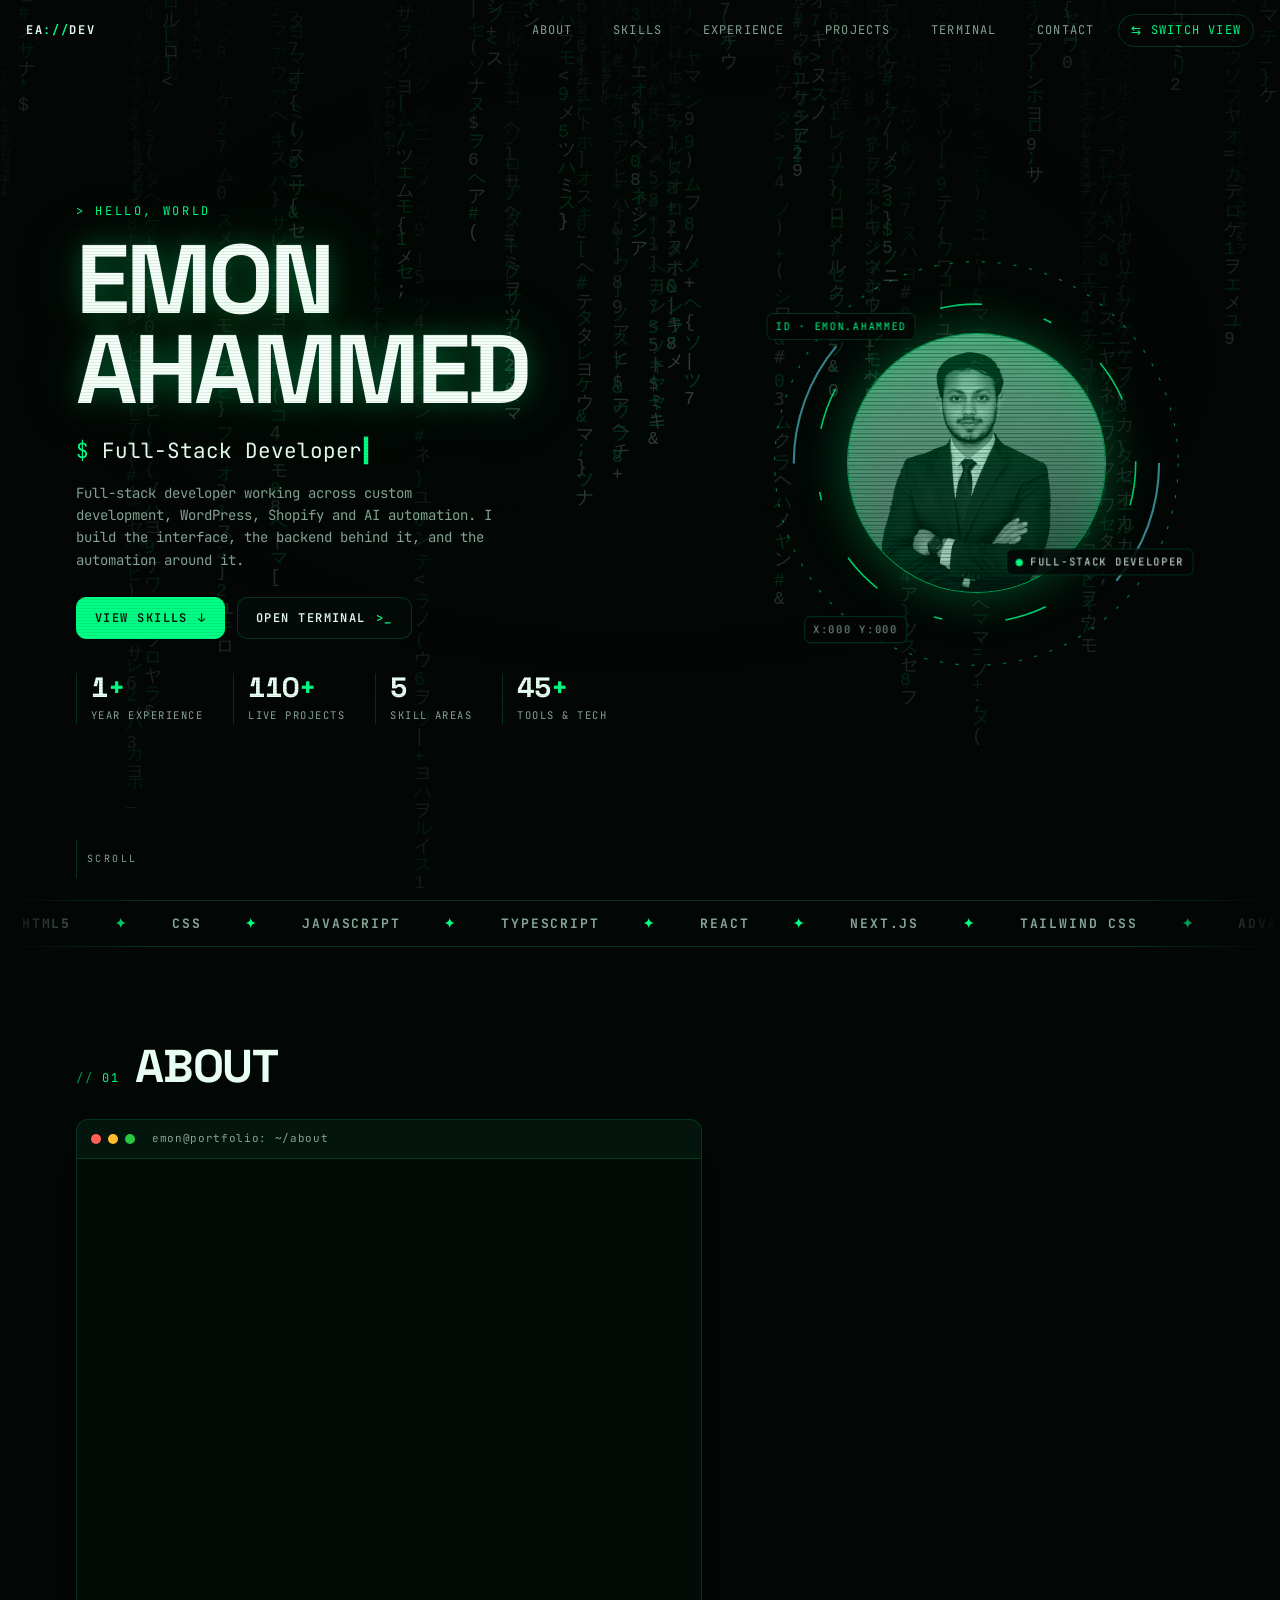
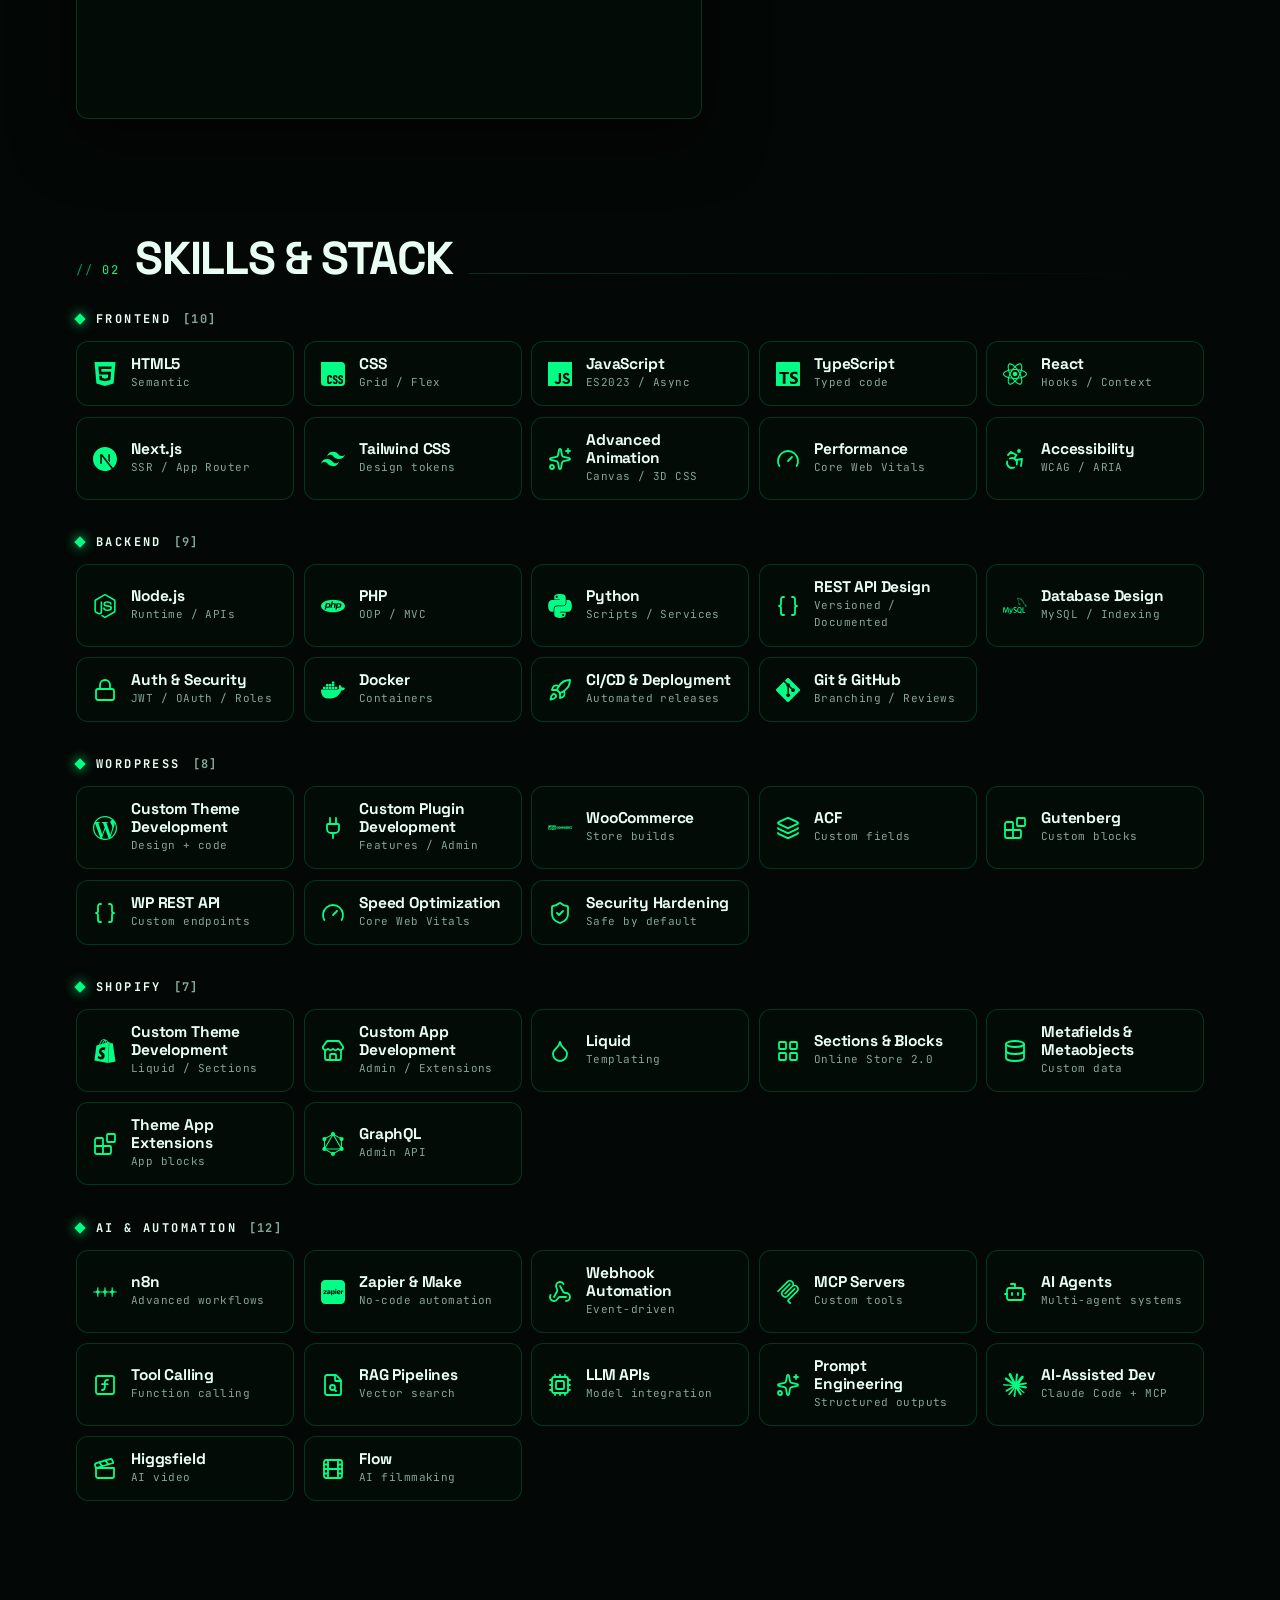
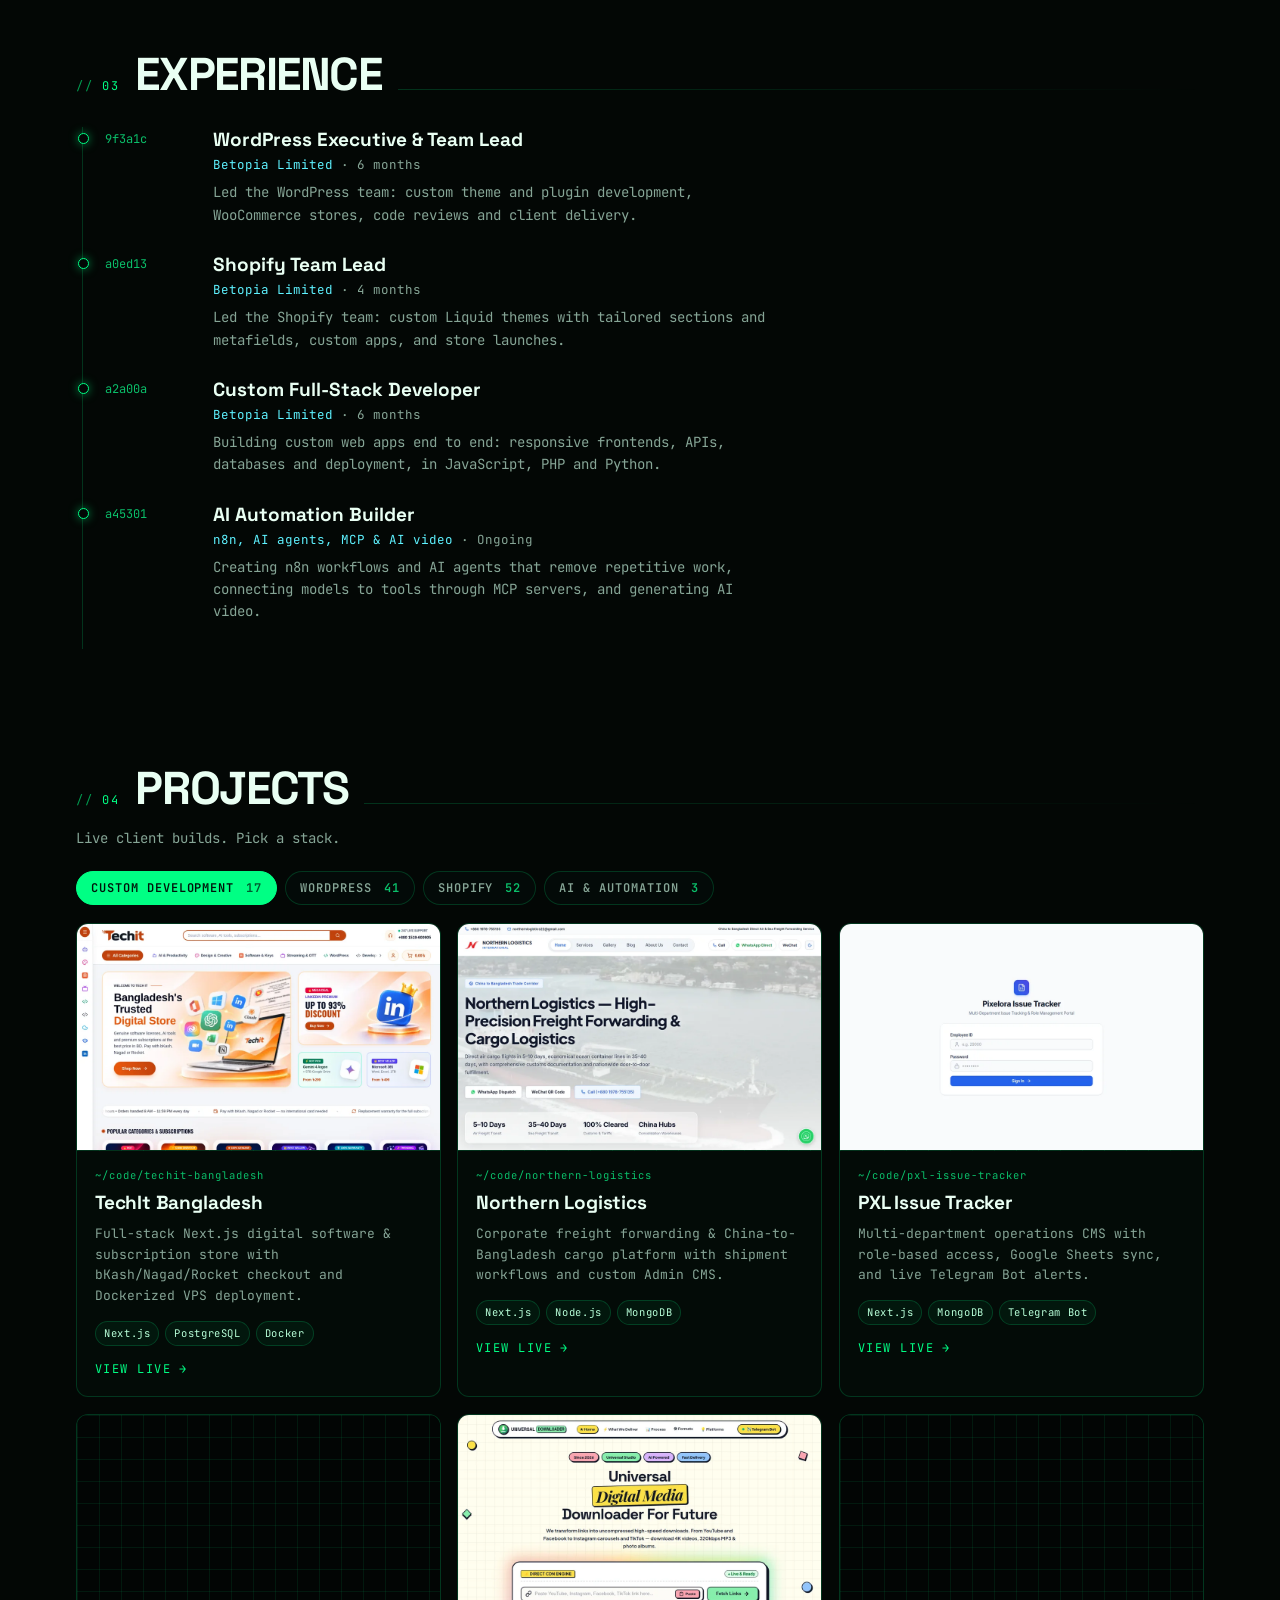
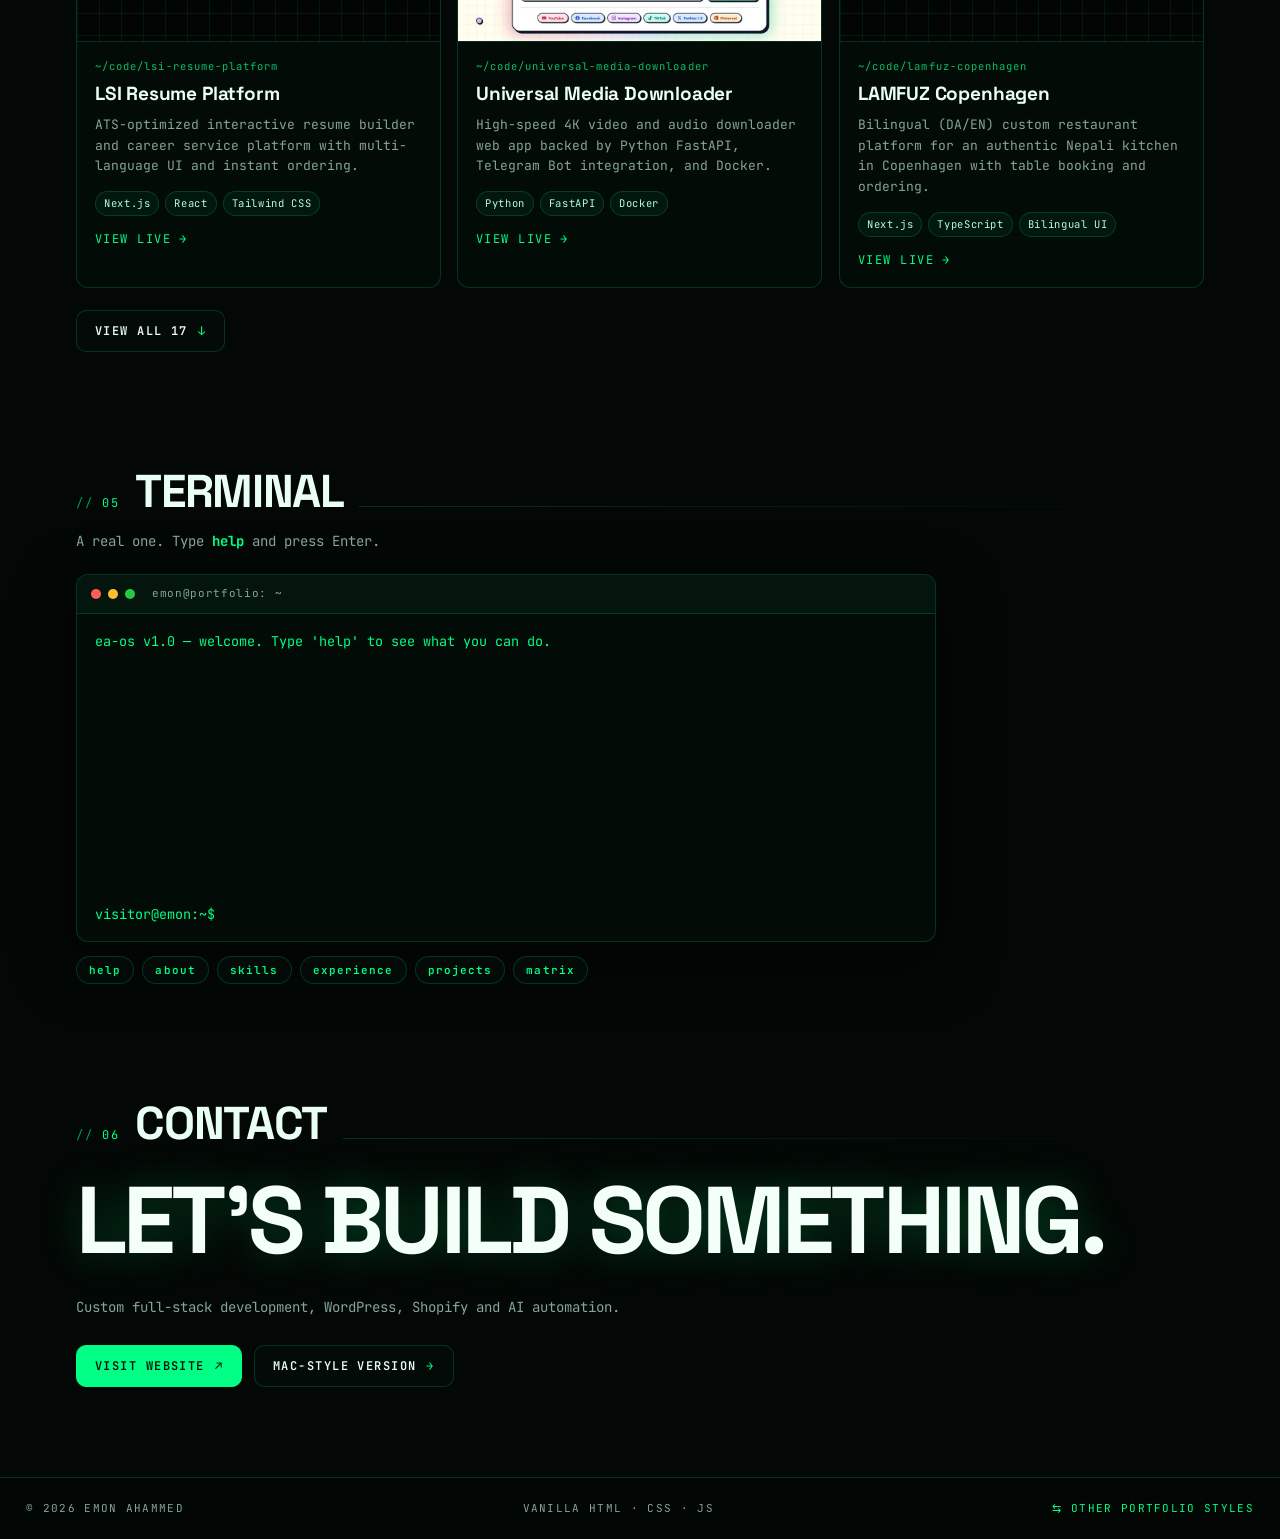
==== dev/index.html @ 7c07039a "Experience: Betopia Limited roles in order WordPress Executive & Team Lead (6 months), Shopify Team " ====
<!DOCTYPE html>
<html lang="en">
<head>
  <meta charset="UTF-8" />
  <meta name="viewport" content="width=device-width, initial-scale=1, viewport-fit=cover" />
  <title>Emon Ahammed — Developer Portfolio</title>
  <meta name="description" content="Emon Ahammed — custom full-stack developer, WordPress & Shopify developer and AI automation builder." />
  <meta name="theme-color" content="#030705" />
  <link rel="preconnect" href="https://fonts.googleapis.com" />
  <link rel="preconnect" href="https://fonts.gstatic.com" crossorigin />
  <link rel="preload" as="style" href="https://fonts.googleapis.com/css2?family=Space+Grotesk:wght@500;700&family=JetBrains+Mono:wght@400;600;700&display=swap" onload="this.onload=null;this.rel='stylesheet'" />
  <noscript><link rel="stylesheet" href="https://fonts.googleapis.com/css2?family=Space+Grotesk:wght@500;700&family=JetBrains+Mono:wght@400;600;700&display=swap" /></noscript>
  <link rel="stylesheet" href="../fx.css?v=29" />
  <link rel="stylesheet" href="dev.css?v=23" />
</head>
<body>
  <canvas id="rain" aria-hidden="true"></canvas>
  <div class="vignette" aria-hidden="true"></div>
  <div class="scanlines" aria-hidden="true"></div>
  <div class="progress" id="progress" aria-hidden="true"></div>

  <header class="nav" id="nav">
    <a class="logo" href="#top">EA<b>://</b>dev</a>
    <nav class="links" id="links" aria-label="Sections">
      <a href="#about">about</a>
      <a href="#skills">skills</a>
      <a href="#experience">experience</a>
      <a href="#projects">projects</a>
      <a href="#terminal">terminal</a>
      <a href="#contact">contact</a>
    </nav>
    <a class="switch" href="../" id="switch" title="Choose another portfolio style">&#8646; switch view</a>
  </header>

  <main id="top">
    <!-- Hero -->
    <section class="hero">
      <div class="hero-l">
        <p class="kicker" id="kicker">&gt; hello, world</p>
        <h1 class="name glitch" id="name" data-text="EMON AHAMMED" aria-label="Emon Ahammed">EMON AHAMMED</h1>
        <p class="rot"><span class="pr">$</span> <span id="rot" class="caret"></span></p>
        <p class="pitch" id="pitch"></p>
        <div class="cta">
          <a class="btn solid" href="#skills" data-mag>View skills <i>&darr;</i></a>
          <a class="btn" href="#terminal" data-mag>Open terminal <i>&gt;_</i></a>
        </div>
        <dl class="stats" id="stats"></dl>
      </div>
      <div class="hero-r" id="holo" aria-hidden="true">
        <div class="holo">
          <svg class="rings" viewBox="0 0 400 400">
            <circle cx="200" cy="200" r="190" class="r1" />
            <circle cx="200" cy="200" r="172" class="r2" />
            <circle cx="200" cy="200" r="150" class="r3" />
          </svg>
          <div class="frame">
            <img src="../mac/me-900.webp" alt="" width="900" height="675" decoding="async" />
            <span class="sweep"></span>
            <i class="c tl"></i><i class="c tr"></i><i class="c bl"></i><i class="c br"></i>
          </div>
          <span class="tag t1">ID · EMON.AHAMMED</span>
          <span class="tag t2"><i class="pulse"></i>FULL-STACK DEVELOPER</span>
          <span class="tag t3" id="coords">X:000 Y:000</span>
        </div>
      </div>
      <a class="scroll" href="#about" aria-label="Scroll down"><span></span>scroll</a>
    </section>

    <!-- Tool marquee -->
    <div class="marquee" aria-hidden="true"><div class="track" id="track"></div></div>

    <!-- About -->
    <section class="sec" id="about" data-reveal>
      <header class="sh"><span class="n">01</span><h2 data-scramble>ABOUT</h2><span class="rule"></span></header>
      <div class="about">
        <div class="term-card">
          <div class="tc-bar"><i></i><i></i><i></i><span>emon@portfolio: ~/about</span></div>
          <div class="tc-body" id="about-body"></div>
        </div>
        <pre class="json" id="about-json" aria-label="Profile summary"></pre>
      </div>
    </section>

    <!-- Skills -->
    <section class="sec" id="skills" data-reveal>
      <header class="sh"><span class="n">02</span><h2 data-scramble>SKILLS &amp; STACK</h2><span class="rule"></span></header>
      <div id="skill-groups"></div>
    </section>

    <!-- Experience -->
    <section class="sec" id="experience" data-reveal>
      <header class="sh"><span class="n">03</span><h2 data-scramble>EXPERIENCE</h2><span class="rule"></span></header>
      <ol class="log" id="exp-log"></ol>
    </section>

    <!-- Projects -->
    <section class="sec" id="projects" data-reveal>
      <header class="sh"><span class="n">04</span><h2 data-scramble>PROJECTS</h2><span class="rule"></span></header>
      <p class="sub">Live client builds. Pick a stack.</p>
      <div class="ptabs" id="ptabs" role="tablist" aria-label="Project categories"></div>
      <div class="projects" id="project-list" role="tabpanel"></div>
      <button class="btn more-btn" id="p-all" type="button" data-mag><span id="p-all-label">View all</span> <i>&darr;</i></button>
    </section>

    <!-- Terminal -->
    <section class="sec" id="terminal" data-reveal>
      <header class="sh"><span class="n">05</span><h2 data-scramble>TERMINAL</h2><span class="rule"></span></header>
      <p class="sub">A real one. Type <b>help</b> and press Enter.</p>
      <div class="term" id="term">
        <div class="tc-bar"><i></i><i></i><i></i><span>emon@portfolio: ~</span></div>
        <div class="t-out" id="t-out" aria-live="polite"></div>
        <label class="t-in"><span class="pr">visitor@emon:~$</span><input id="t-input" type="text" autocomplete="off" autocapitalize="off" spellcheck="false" aria-label="Terminal command" /></label>
      </div>
      <div class="chips" id="t-chips"></div>
    </section>

    <!-- Contact -->
    <section class="sec contact" id="contact" data-reveal>
      <header class="sh"><span class="n">06</span><h2 data-scramble>CONTACT</h2><span class="rule"></span></header>
      <p class="big glitch" id="big" data-text="LET'S BUILD SOMETHING.">LET'S BUILD SOMETHING.</p>
      <p class="sub">Custom full-stack development, WordPress, Shopify and AI automation.</p>
      <div class="cta" id="contact-cta"></div>
    </section>
  </main>

  <footer class="foot">
    <span>&copy; <span id="yr"></span> Emon Ahammed</span>
    <span>vanilla html · css · js</span>
    <a href="../">&#8646; other portfolio styles</a>
  </footer>

  <script src="../data.js?v=51"></script>
  <script src="../matrix.js?v=29"></script>
  <script src="../fx.js?v=37"></script>
  <script src="../pro/icons.js?v=6"></script>
  <script src="dev.js?v=23"></script>
</body>
</html>
---- fx.css ----
/* Shared look for the entry page and the developer portfolio. */
:root {
  --bg: #030705;
  --green: #00ff84;
  --green-dim: #0bbf6a;
  --cyan: #5ef2ff;
  --ink: #e9fff3;
  --muted: #86a596;
  --line: rgba(0, 255, 132, .18);
  --panel: rgba(4, 12, 9, .84);
  --mono: "JetBrains Mono", ui-monospace, "SF Mono", Menlo, Consolas, "Liberation Mono", monospace;
  --sans: "Space Grotesk", "Inter", -apple-system, BlinkMacSystemFont, "Segoe UI", "Helvetica Neue", Arial, sans-serif;
}
* { box-sizing: border-box; margin: 0; padding: 0; }
html { background: var(--bg); color-scheme: dark; }
body { font-family: var(--mono); color: var(--ink); -webkit-font-smoothing: antialiased; }
a { color: inherit; }
::selection { background: var(--green); color: #00140a; }

/* Rain canvas + readability layers */
#rain { position: fixed; inset: 0; width: 100%; height: 100%; z-index: 0; display: block; }
.vignette { position: fixed; inset: 0; z-index: 1; pointer-events: none; }
.scanlines {
  position: fixed; inset: 0; z-index: 90; pointer-events: none; opacity: .5;
  background: repeating-linear-gradient(to bottom, rgba(0,0,0,0) 0 2px, rgba(0,0,0,.16) 2px 3px);
  mix-blend-mode: multiply;
}

/* Custom cursor */
.has-cursor, .has-cursor a, .has-cursor button { cursor: none; }
.cur-dot, .cur-ring { position: fixed; left: 0; top: 0; z-index: 200; pointer-events: none; opacity: 0; transition: opacity .3s; will-change: transform; }
.cur-dot { width: 6px; height: 6px; margin: -3px 0 0 -3px; border-radius: 50%; background: var(--green); box-shadow: 0 0 10px var(--green); }
.cur-ring { width: 34px; height: 34px; margin: -17px 0 0 -17px; }
.cur-ring::before {
  content: ""; position: absolute; inset: 0; border: 1px solid rgba(0,255,132,.6); border-radius: 50%;
  transition: transform .25s cubic-bezier(.2,.9,.3,1.4), border-radius .25s, background .25s, border-color .25s;
}
.cur-ring.hot::before { transform: scale(1.55) rotate(45deg); border-radius: 6px; background: rgba(0,255,132,.08); border-color: var(--green); }

/* Page-leave wipe */
.wipe { position: fixed; inset: 0; z-index: 300; display: flex; pointer-events: all; }
.wipe i { flex: 1; background: linear-gradient(to bottom, #00140a, var(--bg) 30%, var(--bg)); border-bottom: 3px solid var(--green); box-shadow: 0 6px 24px rgba(0,255,132,.7); transform: translateY(-102%); animation: wipeDown .46s cubic-bezier(.7,0,.3,1) forwards; }
@keyframes wipeDown { to { transform: translateY(0); } }

/* Glitch: two offset colour copies flicker over the text (needs data-text). */
.glitch { position: relative; }
.glitch::before, .glitch::after { content: attr(data-text); position: absolute; inset: 0; pointer-events: none; opacity: 0; }
.glitch::before { color: var(--cyan); }
.glitch::after { color: #ff3d7f; }
.glitch.go::before { animation: gl1 2.8s steps(1) infinite; }
.glitch.go::after { animation: gl2 2.8s steps(1) infinite; }
@keyframes gl1 {
  0%, 91%, 100% { opacity: 0; }
  92% { opacity: .9; transform: translate(-4px, 1px); clip-path: inset(12% 0 58% 0); }
  94% { opacity: .9; transform: translate(3px, -1px); clip-path: inset(62% 0 8% 0); }
  96% { opacity: .9; transform: translate(-2px, 0); clip-path: inset(38% 0 36% 0); }
}
@keyframes gl2 {
  0%, 91%, 100% { opacity: 0; }
  92% { opacity: .8; transform: translate(4px, -1px); clip-path: inset(55% 0 20% 0); }
  94% { opacity: .8; transform: translate(-3px, 1px); clip-path: inset(8% 0 70% 0); }
  96% { opacity: .8; transform: translate(2px, 0); clip-path: inset(30% 0 44% 0); }
}

.caret::after { content: "▍"; color: var(--green); animation: blink 1s steps(1) infinite; margin-left: 2px; }
@keyframes blink { 50% { opacity: 0; } }

@media (prefers-reduced-motion: reduce) {
  *, *::before, *::after { animation-duration: .001ms !important; animation-iteration-count: 1 !important; transition-duration: .001ms !important; }
  .scanlines { display: none; }
}
---- dev/dev.css ----
/* Developer portfolio */
html { scroll-behavior: smooth; scroll-padding-top: 76px; }
body { overflow-x: hidden; line-height: 1.6; }
.vignette { background:
  radial-gradient(ellipse 90% 70% at 50% 40%, rgba(3,7,5,.5), rgba(3,7,5,.9)),
  rgba(3,7,5,.5); }
main, .foot { position: relative; z-index: 10; }
.pulse { display: inline-block; width: 7px; height: 7px; border-radius: 50%; background: var(--green); animation: pulse 1.8s infinite; }
@keyframes pulse { 0% { box-shadow: 0 0 0 0 rgba(0,255,132,.7); } 70% { box-shadow: 0 0 0 9px rgba(0,255,132,0); } 100% { box-shadow: 0 0 0 0 rgba(0,255,132,0); } }

/* Scroll progress */
.progress { position: fixed; left: 0; top: 0; height: 2px; width: 100%; z-index: 60; transform-origin: 0 50%; transform: scaleX(0); background: linear-gradient(to right, var(--green), var(--cyan)); box-shadow: 0 0 12px var(--green); }

/* Nav */
.nav {
  position: fixed; top: 0; left: 0; right: 0; z-index: 50;
  display: flex; align-items: center; gap: 24px; padding: 14px 26px;
  font-size: 12px; letter-spacing: .1em; text-transform: uppercase;
  border-bottom: 1px solid transparent; transition: background .3s, border-color .3s, transform .35s;
}
.nav.solid { background: rgba(3,7,5,.9); border-color: var(--line); }
.nav.hide { transform: translateY(-100%); }
.logo { font-weight: 700; text-decoration: none; color: var(--ink); letter-spacing: .14em; }
.logo b { color: var(--green); }
.links { display: flex; gap: 22px; margin-left: auto; }
.links a { position: relative; text-decoration: none; color: var(--muted); padding: 4px 0; transition: color .2s; }
.links a::before { content: "./"; color: var(--green); opacity: 0; margin-right: 2px; transition: opacity .2s; }
.links a:hover, .links a.on { color: var(--ink); }
.links a:hover::before, .links a.on::before { opacity: 1; }
.switch { text-decoration: none; color: var(--green); border: 1px solid var(--line); border-radius: 999px; padding: 6px 12px; white-space: nowrap; transition: background .2s, border-color .2s; }
.switch:hover { background: rgba(0,255,132,.1); border-color: var(--green); }

/* Hero */
.hero {
  position: relative; min-height: 100svh; max-width: 1180px; margin: 0 auto; padding: 96px 26px 70px;
  display: grid; grid-template-columns: 1.25fr .9fr; align-items: center; gap: 40px;
}
.kicker { font-size: 12px; letter-spacing: .22em; text-transform: uppercase; color: var(--green); margin-bottom: 14px; }
.name {
  font: 900 clamp(44px, 7.6vw, 104px)/.92 var(--sans); letter-spacing: -.04em; color: #f4fff9;
  text-shadow: 0 0 26px rgba(0,255,132,.3), 0 0 80px rgba(0,255,132,.15);
}
.rot { margin-top: 20px; font-size: clamp(15px, 1.9vw, 21px); color: var(--ink); min-height: 1.6em; }
.pr { color: var(--green); }
.pitch { margin-top: 14px; max-width: 54ch; font-size: 14px; color: var(--muted); }
.cta { display: flex; flex-wrap: wrap; gap: 12px; margin-top: 26px; }
.btn {
  display: inline-flex; align-items: center; gap: 10px; padding: 12px 18px; border-radius: 10px;
  border: 1px solid var(--line); background: rgba(4,12,9,.8); color: var(--ink); text-decoration: none;
  font: 600 12px var(--mono); letter-spacing: .12em; text-transform: uppercase;
  transition: border-color .2s, background .2s, box-shadow .2s, color .2s; will-change: transform;
}
.btn i { font-style: normal; color: var(--green); }
.btn:hover { border-color: var(--green); box-shadow: 0 0 24px rgba(0,255,132,.25); }
.btn.solid { background: var(--green); border-color: var(--green); color: #00140a; }
.btn.solid i { color: #00140a; }
.btn.solid:hover { box-shadow: 0 0 34px rgba(0,255,132,.55); }
.stats { display: flex; gap: 30px; margin-top: 34px; }
.stats div { border-left: 1px solid var(--line); padding-left: 14px; }
.stats dt { font: 800 28px/1 var(--sans); color: var(--ink); font-variant-numeric: tabular-nums; }
.stats dt b { color: var(--green); font-weight: 800; }
.stats dd { margin-top: 6px; font-size: 10.5px; letter-spacing: .14em; text-transform: uppercase; color: var(--muted); }

/* Hologram portrait */
.hero-r { display: flex; justify-content: center; perspective: 1000px; }
.holo { position: relative; width: min(360px, 78vw); aspect-ratio: 1; transition: transform .2s ease-out; transform-style: preserve-3d; }
.rings { position: absolute; inset: -9%; width: 118%; height: 118%; fill: none; }
.rings circle { transform-origin: 200px 200px; }
.r1 { stroke: rgba(0,255,132,.5); stroke-width: 1; stroke-dasharray: 3 12; animation: spin 40s linear infinite; }
.r2 { stroke: rgba(94,242,255,.55); stroke-width: 2; stroke-dasharray: 120 420; animation: spin 9s linear infinite reverse; }
.r3 { stroke: rgba(0,255,132,.8); stroke-width: 1.5; stroke-dasharray: 40 60 8 60; animation: spin 16s linear infinite; }
@keyframes spin { to { transform: rotate(360deg); } }
.frame { position: absolute; inset: 14%; border-radius: 50%; overflow: hidden; border: 1px solid rgba(0,255,132,.6); box-shadow: 0 0 50px rgba(0,255,132,.3), inset 0 0 40px rgba(0,255,132,.25); background: #02100a; }
.frame img { width: 100%; height: 100%; object-fit: cover; object-position: 50% 14%; filter: grayscale(1) contrast(1.15) brightness(.95); mix-blend-mode: luminosity; opacity: .95; transition: filter .5s, mix-blend-mode .5s; }
.frame::before { content: ""; position: absolute; inset: 0; z-index: 1; background: linear-gradient(to bottom, rgba(0,255,132,.28), rgba(0,90,60,.28)); mix-blend-mode: color; pointer-events: none; transition: opacity .5s; }
.frame::after { content: ""; position: absolute; inset: 0; z-index: 2; background: repeating-linear-gradient(to bottom, transparent 0 3px, rgba(0,0,0,.28) 3px 4px); pointer-events: none; }
.holo:hover .frame img { filter: none; mix-blend-mode: normal; }
.holo:hover .frame::before { opacity: 0; }
.sweep { position: absolute; left: 0; right: 0; top: -20%; height: 18%; z-index: 3; background: linear-gradient(to bottom, transparent, rgba(0,255,132,.5), transparent); animation: sweep 3.4s ease-in-out infinite; }
@keyframes sweep { 0% { top: -20%; } 60%, 100% { top: 105%; } }
.c { position: absolute; width: 18px; height: 18px; border: 2px solid var(--green); z-index: 4; }
.frame .c { display: none; }
.tag { position: absolute; font-size: 10px; letter-spacing: .14em; color: var(--green); background: rgba(3,7,5,.85); border: 1px solid var(--line); border-radius: 6px; padding: 4px 8px; white-space: nowrap; transform: translateZ(40px); display: inline-flex; align-items: center; gap: 7px; }
.t1 { left: -6%; top: 10%; animation: float 5s ease-in-out infinite; }
.t2 { right: -8%; bottom: 20%; animation: float 6s ease-in-out -2s infinite; color: var(--ink); }
.t3 { left: 4%; bottom: 2%; color: var(--muted); font-variant-numeric: tabular-nums; }
@keyframes float { 50% { transform: translateZ(40px) translateY(-8px); } }

.scroll { position: absolute; left: 26px; bottom: 22px; display: flex; align-items: center; gap: 10px; font-size: 10px; letter-spacing: .24em; text-transform: uppercase; color: var(--muted); text-decoration: none; }
.scroll span { position: relative; width: 1px; height: 38px; background: var(--line); overflow: hidden; }
.scroll span::after { content: ""; position: absolute; left: 0; top: -50%; width: 100%; height: 50%; background: var(--green); animation: drip 1.8s ease-in infinite; }
@keyframes drip { to { top: 110%; } }

/* Marquee */
.marquee { position: relative; z-index: 10; overflow: hidden; border-block: 1px solid var(--line); background: rgba(3,7,5,.8); -webkit-mask-image: linear-gradient(to right, transparent, #000 12%, #000 88%, transparent); mask-image: linear-gradient(to right, transparent, #000 12%, #000 88%, transparent); }
.track { display: flex; width: max-content; animation: slide 46s linear infinite; }
.track span { padding: 14px 22px; font: 700 13px var(--mono); letter-spacing: .14em; text-transform: uppercase; color: var(--muted); white-space: nowrap; }
.track span::after { content: "✦"; margin-left: 44px; color: var(--green); }
.marquee:hover .track { animation-play-state: paused; }
@keyframes slide { to { transform: translateX(-50%); } }

/* Sections */
.sec { max-width: 1180px; margin: 0 auto; padding: 96px 26px 20px; }
.sh { display: flex; align-items: baseline; gap: 16px; margin-bottom: 30px; }
.sh .n { font-size: 12px; color: var(--green); letter-spacing: .14em; }
.sh .n::before { content: "// "; opacity: .6; }
.sh h2 { font: 900 clamp(26px, 4.4vw, 46px)/1 var(--sans); letter-spacing: -.03em; white-space: nowrap; }
.sh .rule { flex: 1; height: 1px; background: linear-gradient(to right, var(--line), transparent); transform-origin: 0 50%; transform: scaleX(0); transition: transform 1s .2s cubic-bezier(.2,.8,.2,1); }
[data-reveal].in .sh .rule { transform: none; }
.sub { color: var(--muted); font-size: 14px; margin: -14px 0 22px; }
.sub b { color: var(--green); }

/* Staggered reveal for anything marked .rv inside a revealed section */
.card.rv, .rv { opacity: 0; transform: translateY(26px); transition: opacity .7s cubic-bezier(.2,.8,.2,1), transform .7s cubic-bezier(.2,.8,.2,1); transition-delay: calc(var(--i, 0) * 70ms + 120ms); }
.card.rv { transition: opacity .7s cubic-bezier(.2,.8,.2,1), transform .7s cubic-bezier(.2,.8,.2,1), border-color .25s; transition-delay: calc(var(--i, 0) * 70ms + 120ms); }
[data-reveal].in .rv { opacity: 1; transform: none; }

/* Terminal-style cards */
.term-card, .term { border: 1px solid var(--line); border-radius: 12px; background: var(--panel); overflow: hidden; box-shadow: 0 20px 60px rgba(0,0,0,.5); }
.tc-bar { display: flex; align-items: center; gap: 7px; padding: 10px 14px; border-bottom: 1px solid var(--line); background: rgba(0,255,132,.04); }
.tc-bar i { width: 10px; height: 10px; border-radius: 50%; background: #ff5f57; }
.tc-bar i:nth-child(2) { background: #febc2e; }
.tc-bar i:nth-child(3) { background: #28c840; }
.tc-bar span { margin-left: 10px; font-size: 11px; color: var(--muted); letter-spacing: .06em; }
.tc-body { padding: 18px 20px 22px; font-size: 14px; }
.tc-body .cmd { color: var(--ink); }
.tc-body .cmd::before { content: "$ "; color: var(--green); }
.tc-body p { color: var(--muted); margin: 8px 0 18px; max-width: 62ch; }
.tc-body p:last-child { margin-bottom: 0; }
.tc-body ul { list-style: none; margin: 8px 0 0; color: var(--muted); }
.tc-body li::before { content: "→ "; color: var(--green); }

.about { display: grid; grid-template-columns: 1.3fr 1fr; gap: 20px; align-items: start; }
.json { border: 1px solid var(--line); border-radius: 12px; background: var(--panel); padding: 20px; font: 13px/1.75 var(--mono); color: var(--muted); white-space: pre-wrap; overflow: hidden; }
.json .k { color: var(--cyan); } .json .s { color: #b7ffd8; } .json .nmb { color: #ffd166; } .json .p { color: var(--muted); }

/* Skills */
.sg { margin-bottom: 34px; }
.sg-h { display: flex; align-items: center; gap: 12px; margin-bottom: 14px; font: 700 12px var(--mono); letter-spacing: .2em; text-transform: uppercase; color: var(--ink); }
.sg-h::before { content: ""; width: 8px; height: 8px; background: var(--green); box-shadow: 0 0 12px var(--green); transform: rotate(45deg); }
.sg-h em { font-style: normal; color: var(--muted); letter-spacing: .1em; }
.sg-grid { display: grid; grid-template-columns: repeat(auto-fill, minmax(250px, 1fr)); gap: 14px; perspective: 1200px; }
.card {
  --mx: 50%; --my: 50%;
  position: relative; overflow: hidden; padding: 18px 18px 16px; border-radius: 12px;
  border: 1px solid var(--line); background: var(--panel);
  transition: border-color .25s, box-shadow .25s, transform .18s ease-out; transform-style: preserve-3d; will-change: transform;
}
.card::before { content: ""; position: absolute; inset: 0; pointer-events: none; opacity: 0; transition: opacity .3s; background: radial-gradient(240px circle at var(--mx) var(--my), rgba(0,255,132,.16), transparent 65%); }
.card:hover { border-color: rgba(0,255,132,.7); box-shadow: 0 14px 44px rgba(0,255,132,.12); }
.card:hover::before { opacity: 1; }
.card .path { font-size: 10.5px; letter-spacing: .1em; color: var(--green-dim); text-transform: lowercase; }
.card h3 { margin: 8px 0 2px; font: 800 19px/1.15 var(--sans); letter-spacing: -.01em; }
.card .st { font-size: 12px; color: var(--cyan); }
.card p { margin-top: 10px; font-size: 13px; color: var(--muted); }
.tags { display: flex; flex-wrap: wrap; gap: 6px; margin-top: 14px; }
.tags span { font-size: 10.5px; letter-spacing: .06em; padding: 3px 8px; border-radius: 999px; border: 1px solid var(--line); color: #b7ffd8; background: rgba(0,255,132,.05); transition: background .2s, color .2s; }
.card:hover .tags span { background: rgba(0,255,132,.12); }

/* Projects */
.projects { display: grid; grid-template-columns: repeat(auto-fill, minmax(280px, 1fr)); gap: 16px; perspective: 1200px; }
.proj .shot { position: relative; height: 150px; margin: -18px -18px 16px; border-bottom: 1px solid var(--line); overflow: hidden; background:
  linear-gradient(rgba(0,255,132,.08) 1px, transparent 1px) 0 0 / 100% 22px,
  linear-gradient(90deg, rgba(0,255,132,.08) 1px, transparent 1px) 0 0 / 22px 100%, #020504; }
.proj .shot img { width: 100%; height: 100%; object-fit: cover; }
.proj .shot b { position: absolute; inset: 0; display: grid; place-items: center; font: 900 54px var(--sans); color: rgba(0,255,132,.16); letter-spacing: -.04em; }
.proj .soon { position: absolute; right: 10px; top: 10px; font-size: 10px; letter-spacing: .14em; padding: 3px 8px; border-radius: 999px; background: rgba(3,7,5,.9); border: 1px solid var(--line); color: #ffd166; }
.proj .more { display: inline-block; margin-top: 14px; font-size: 12px; letter-spacing: .12em; text-transform: uppercase; color: var(--green); text-decoration: none; }

/* Live terminal */
.term { max-width: 860px; }
.t-out { height: 280px; overflow-y: auto; padding: 16px 18px 4px; font-size: 13.5px; line-height: 1.7; scrollbar-width: thin; scrollbar-color: var(--green-dim) transparent; }
.t-out div { white-space: pre-wrap; word-break: break-word; }
.t-out .i { color: var(--ink); } .t-out .i::before { content: "visitor@emon:~$ "; color: var(--green); }
.t-out .o { color: var(--muted); } .t-out .ok { color: var(--green); } .t-out .err { color: #ff6b8b; } .t-out .hl { color: var(--cyan); }
.t-in { display: flex; align-items: center; gap: 10px; padding: 10px 18px 16px; font-size: 13.5px; cursor: text; }
.t-in input { flex: 1; min-width: 0; background: none; border: 0; outline: none; color: var(--ink); font: inherit; caret-color: var(--green); }
.chips { display: flex; flex-wrap: wrap; gap: 8px; margin-top: 14px; }
.chips button { font: 600 11px var(--mono); letter-spacing: .1em; color: var(--green); background: rgba(4,12,9,.8); border: 1px solid var(--line); border-radius: 999px; padding: 6px 12px; transition: background .2s, border-color .2s; }
.chips button:hover { background: rgba(0,255,132,.12); border-color: var(--green); }

/* Contact */
.contact { padding-bottom: 90px; }
.big { font: 900 clamp(34px, 7.4vw, 96px)/.95 var(--sans); letter-spacing: -.04em; margin-bottom: 30px; color: #f4fff9; text-shadow: 0 0 40px rgba(0,255,132,.25); }
.contact .sub { margin: 0; }

.foot { display: flex; flex-wrap: wrap; justify-content: space-between; gap: 12px; padding: 22px 26px; border-top: 1px solid var(--line); background: rgba(3,7,5,.9); font-size: 11px; letter-spacing: .12em; text-transform: uppercase; color: var(--muted); }
.foot a { color: var(--green); text-decoration: none; }

@media (max-width: 900px) {
  .hero { grid-template-columns: 1fr; padding-top: 86px; gap: 26px; text-align: left; }
  .hero-r { order: -1; justify-content: flex-start; }
  .holo { width: min(230px, 60vw); margin-left: 6%; }
  .about { grid-template-columns: 1fr; }
  .scroll { display: none; }
}
@media (max-width: 720px) {
  .nav { padding: 12px 16px; gap: 12px; }
  .links { display: none; }
  .switch { margin-left: auto; }
  .hero, .sec { padding-left: 16px; padding-right: 16px; }
  .sec { padding-top: 70px; }
  .stats { gap: 18px; }
  .stats dt { font-size: 22px; }
  .t-out { height: 240px; font-size: 12.5px; }
  .tag { font-size: 9px; }
  .t2 { right: -22%; }
}

.live-form { margin: 0; }
.live-form .more { padding: 0; border: 0; background: none; cursor: pointer; font: inherit; color: var(--green); }
.live-form .more small { font-size: 10px; opacity: .7; margin-left: 6px; }

/* ---------- Content refresh: skill tiles with icons, experience log, project tabs ---------- */
.about .lead-line { color: var(--ink); font-size: 16px; }

.sg-grid { grid-template-columns: repeat(auto-fill, minmax(210px, 1fr)); gap: 10px; }
.card.tile { display: flex; align-items: center; gap: 14px; padding: 14px 16px; }
.card.tile h3 { margin: 0; font-size: 15.5px; }
.card.tile .st { font-size: 11px; color: var(--muted); letter-spacing: .04em; }
.card.tile > div { min-width: 0; }
.ic { width: 24px; height: 24px; flex: none; color: var(--green); transition: transform .3s cubic-bezier(.2,.9,.2,1.5), filter .3s; }
.ic.bi { fill: currentColor; }
.ic.ui { fill: none; stroke: currentColor; stroke-width: 1.8; stroke-linecap: round; stroke-linejoin: round; }
.card.tile:hover .ic { transform: scale(1.15) rotate(-6deg); filter: drop-shadow(0 0 8px rgba(0,255,132,.6)); }

.log { list-style: none; border-left: 1px solid var(--line); margin-left: 6px; }
.log li { position: relative; display: grid; grid-template-columns: 90px 1fr; gap: 18px; padding: 0 0 26px 22px; }
.log li::before { content: ""; position: absolute; left: -5px; top: 6px; width: 9px; height: 9px; border-radius: 50%; background: var(--bg); border: 1px solid var(--green); box-shadow: 0 0 10px rgba(0,255,132,.5); }
.log .hash { font-size: 12px; color: var(--green-dim); padding-top: 3px; }
.log h3 { font: 800 19px var(--sans); color: var(--ink); }
.log .meta { font-size: 12.5px; color: var(--cyan); margin: 3px 0 6px; }
.log .meta span { color: var(--muted); }
.log p { color: var(--muted); font-size: 14px; max-width: 70ch; }
.log li:hover h3 { color: var(--green); }

.ptabs { display: flex; flex-wrap: wrap; gap: 8px; margin-bottom: 18px; }
.ptabs button { font: 600 12px var(--mono); letter-spacing: .08em; text-transform: uppercase; color: var(--muted); background: rgba(4,12,9,.8); border: 1px solid var(--line); border-radius: 999px; padding: 8px 14px; cursor: pointer; transition: color .2s, border-color .2s, background .2s; }
.ptabs button em { font-style: normal; color: var(--green-dim); margin-left: 4px; }
.ptabs button:hover { color: var(--ink); border-color: rgba(0,255,132,.5); }
.ptabs button.on { color: #00140a; background: var(--green); border-color: var(--green); }
.ptabs button.on em { color: #00140a; opacity: .7; }
.projects { grid-template-columns: repeat(auto-fill, minmax(300px, 1fr)); }
.proj .shot { height: auto; aspect-ratio: 16 / 10; }
.proj.swap { animation: swapIn .5s cubic-bezier(.2,.9,.2,1) backwards; animation-delay: calc(var(--i, 0) * 50ms); }
@keyframes swapIn { from { opacity: 0; transform: translateY(14px); } }
.more-btn { margin-top: 22px; }
.more-btn[hidden] { display: none; }
.more-btn.open i { display: inline-block; transform: rotate(180deg); }
@media (max-width: 720px) { .log li { grid-template-columns: 1fr; gap: 4px; } .projects { grid-template-columns: 1fr; } }
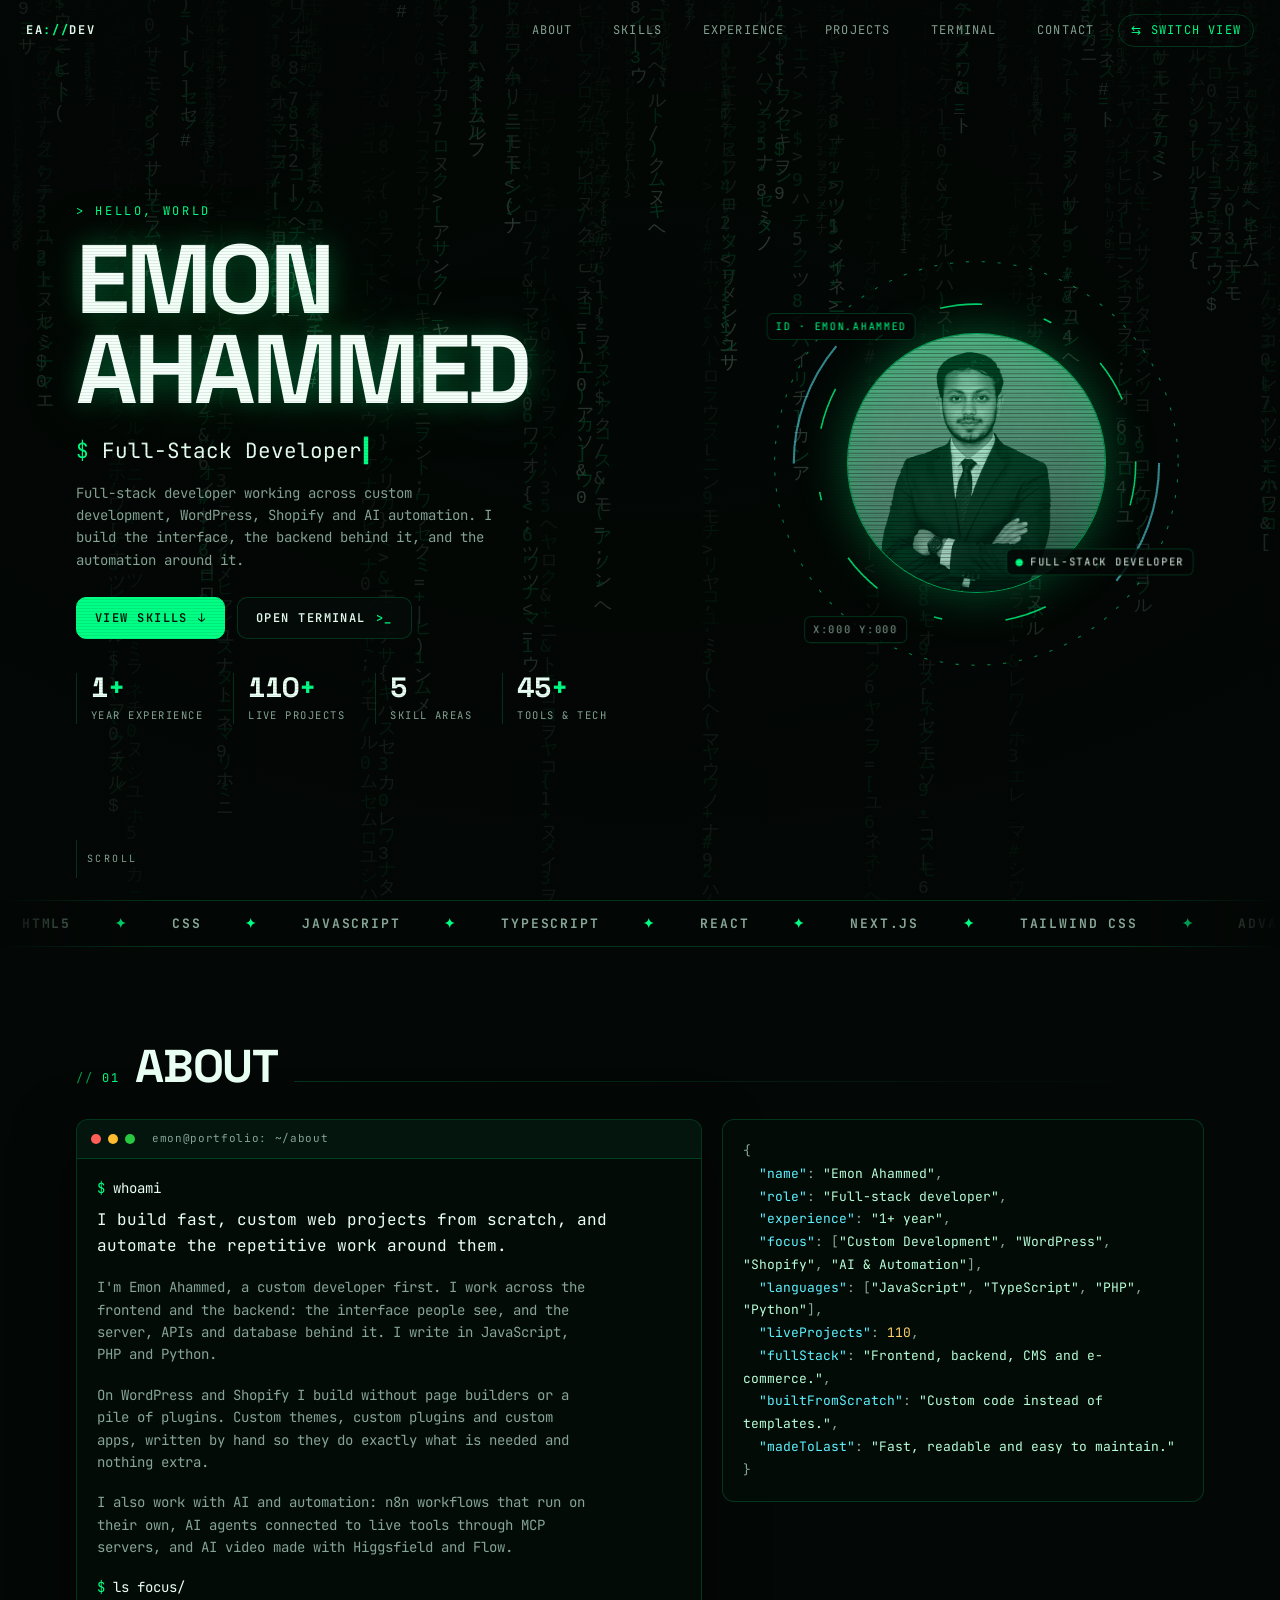
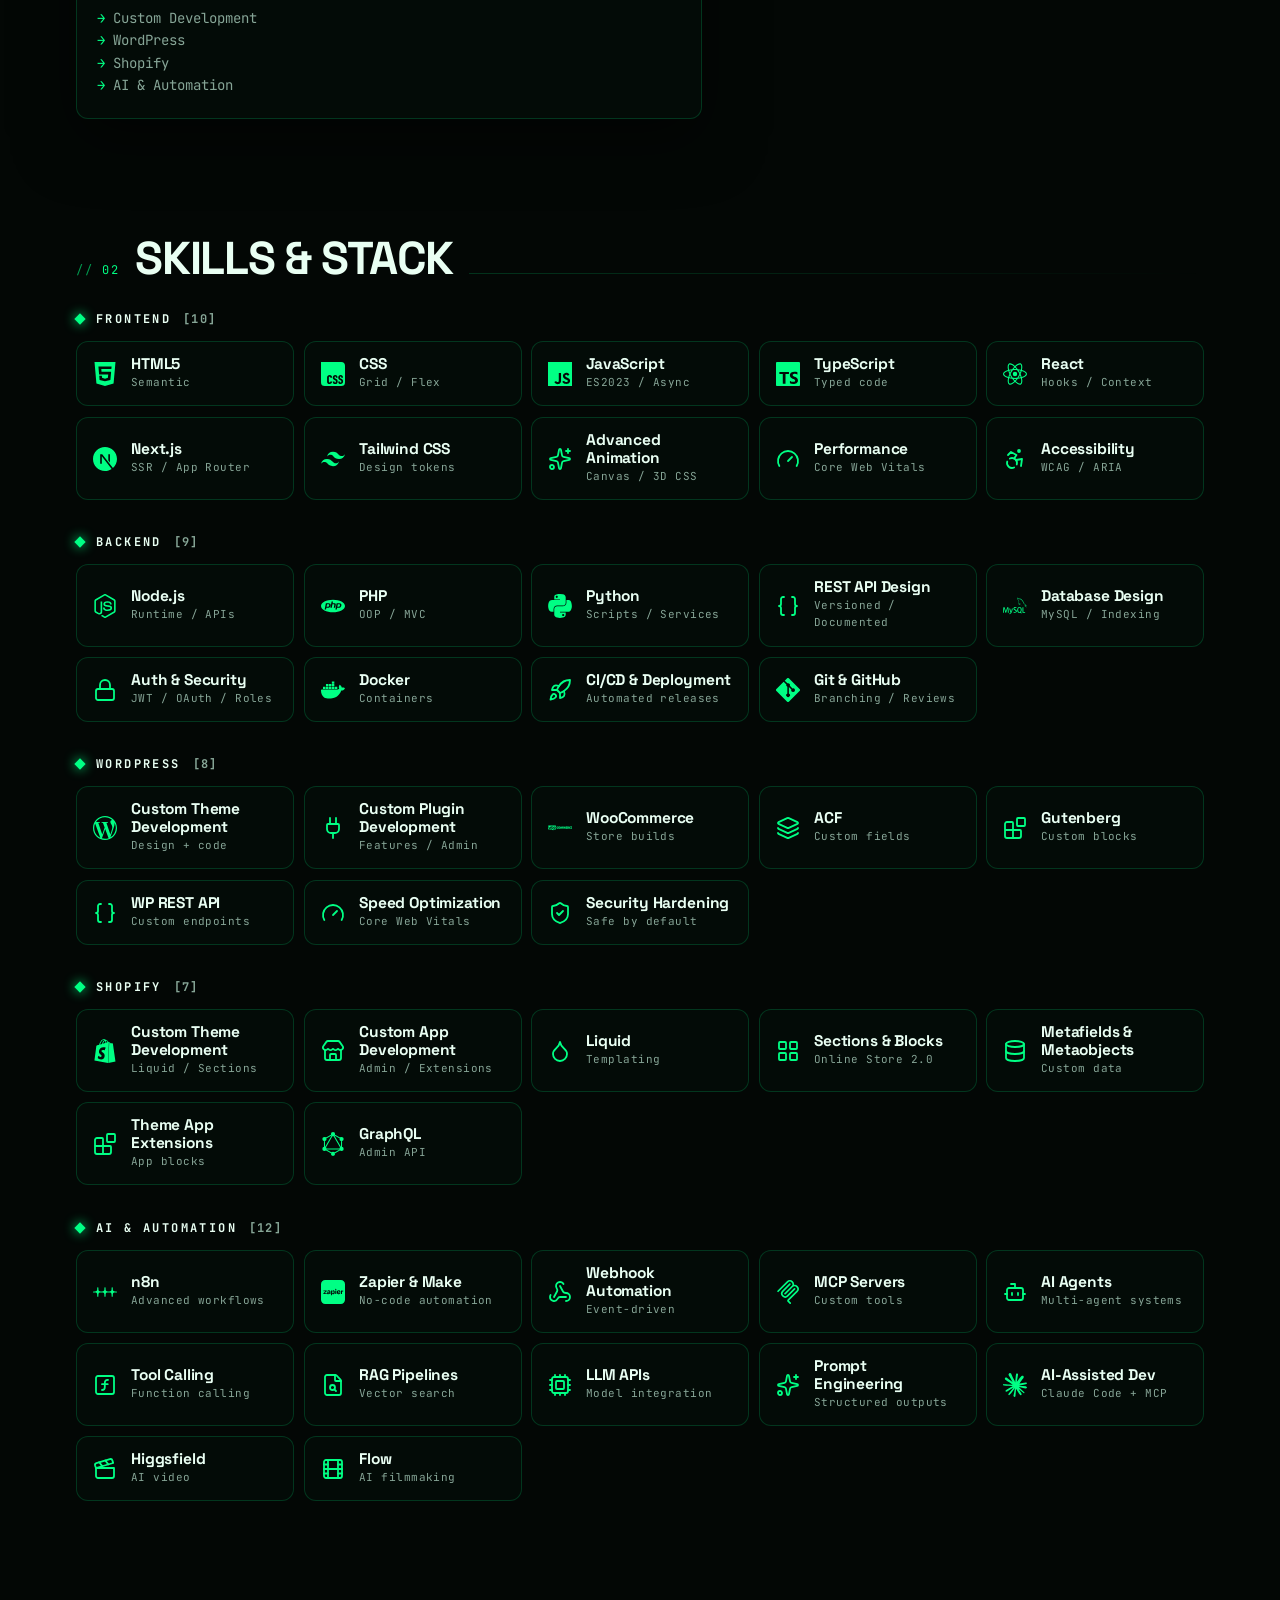
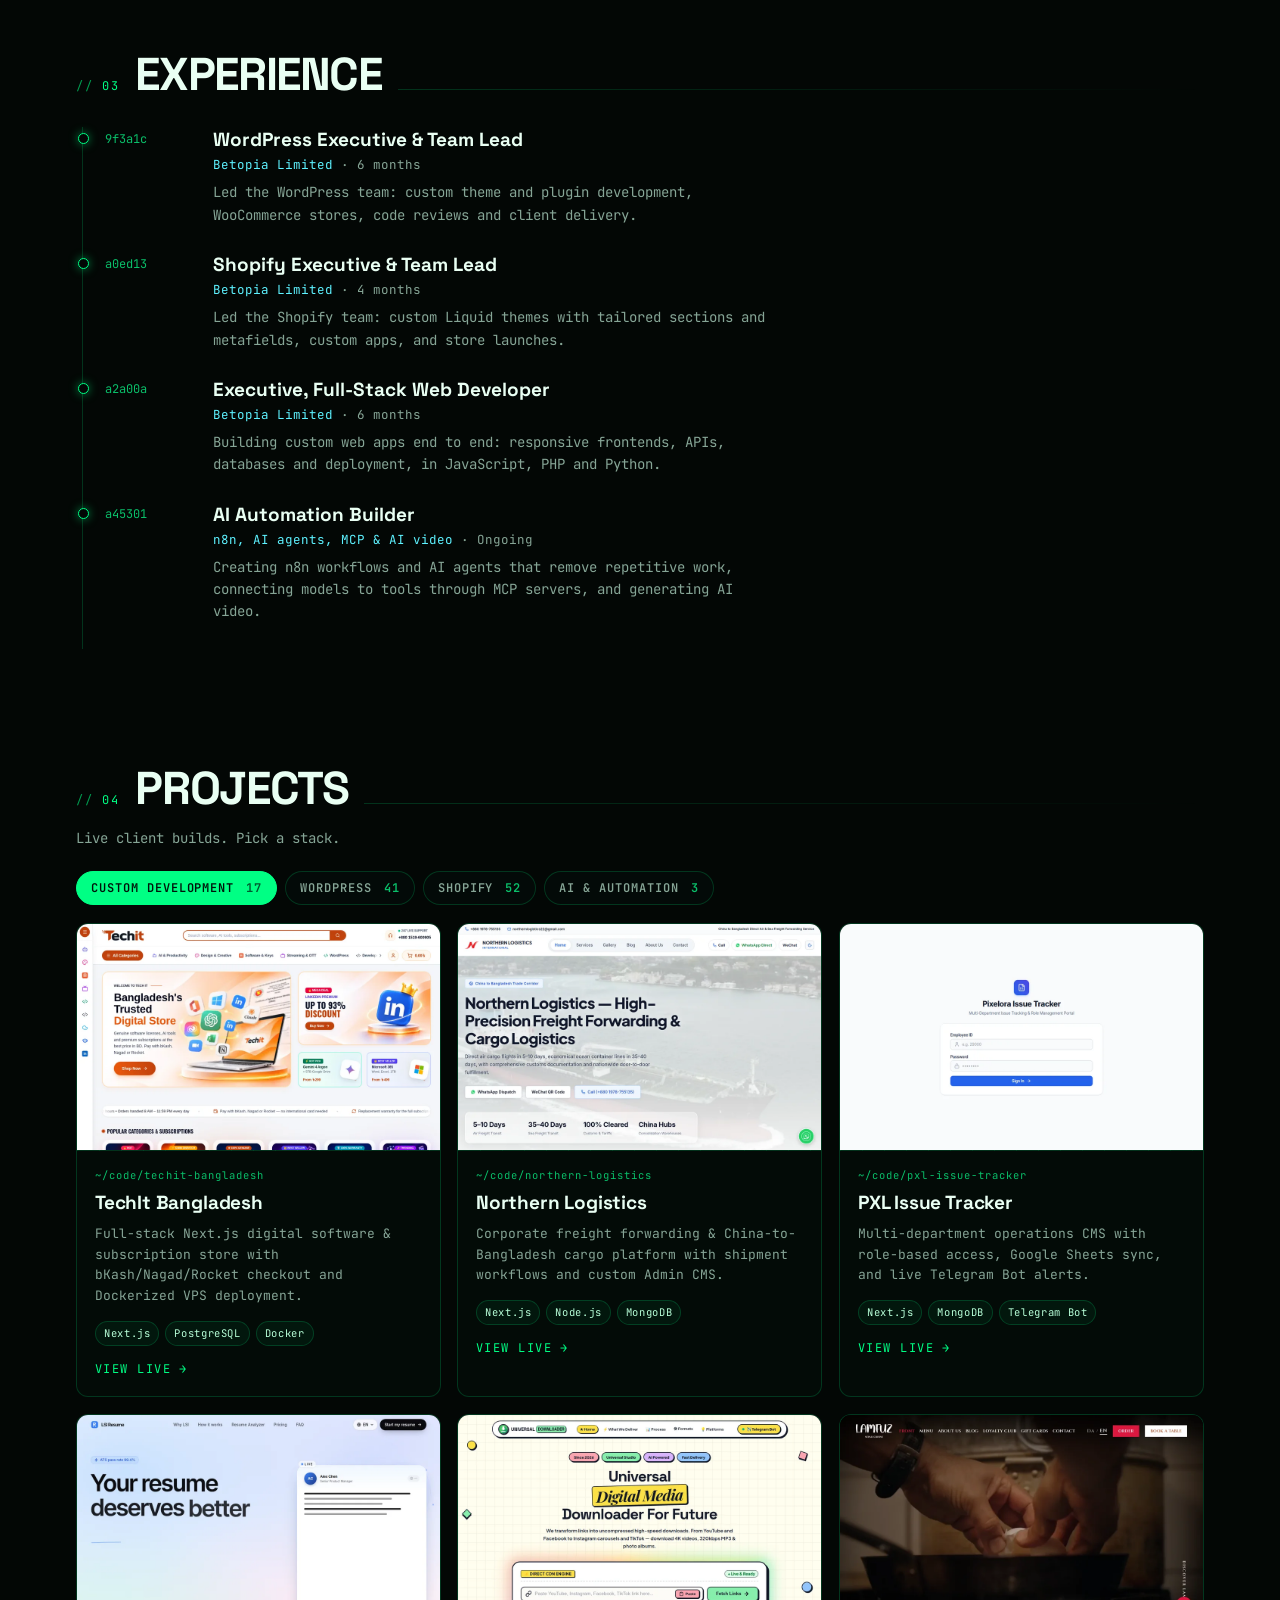
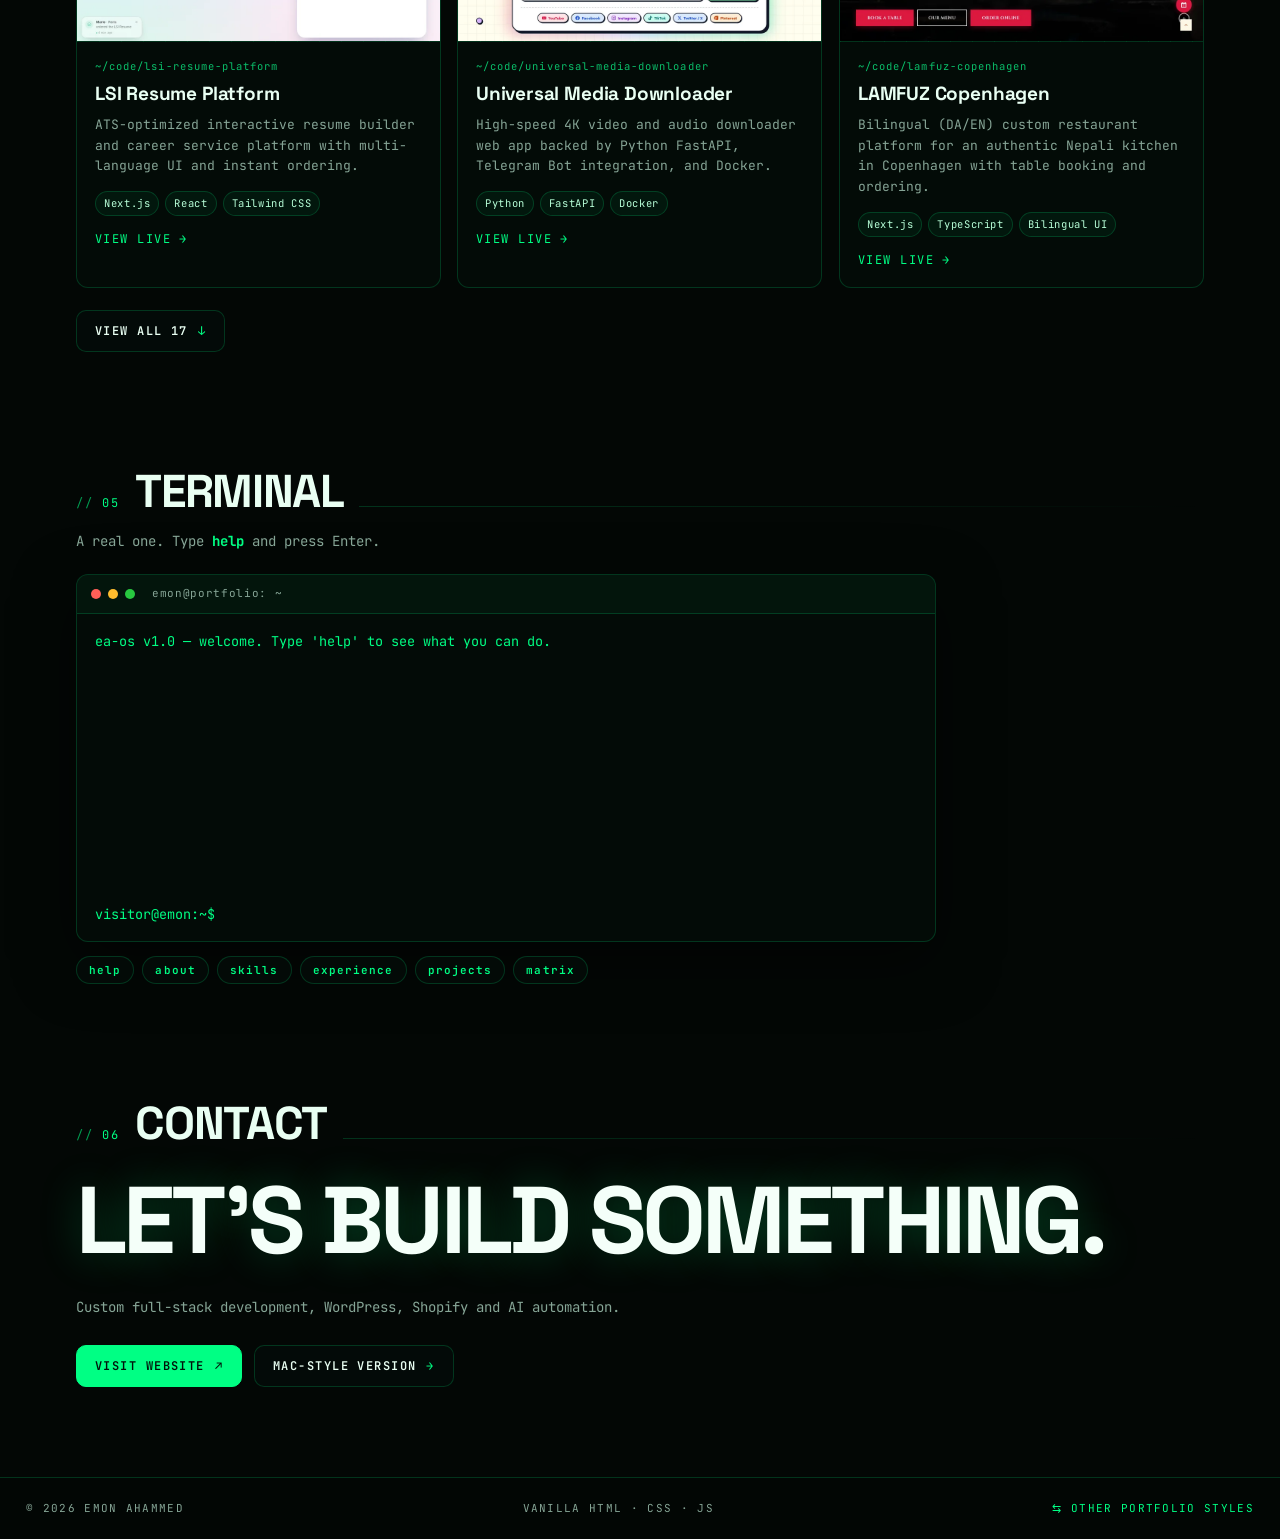
==== commit c61a5bf5: "Experience: executive titles for Shopify and full-stack roles Shopify Executive & Team Lead; Executi" ====
--- a/dev/index.html
+++ b/dev/index.html
@@ -129,7 +129,7 @@
     <a href="../">&#8646; other portfolio styles</a>
   </footer>
 
-  <script src="../data.js?v=51"></script>
+  <script src="../data.js?v=52"></script>
   <script src="../matrix.js?v=29"></script>
   <script src="../fx.js?v=37"></script>
   <script src="../pro/icons.js?v=6"></script>
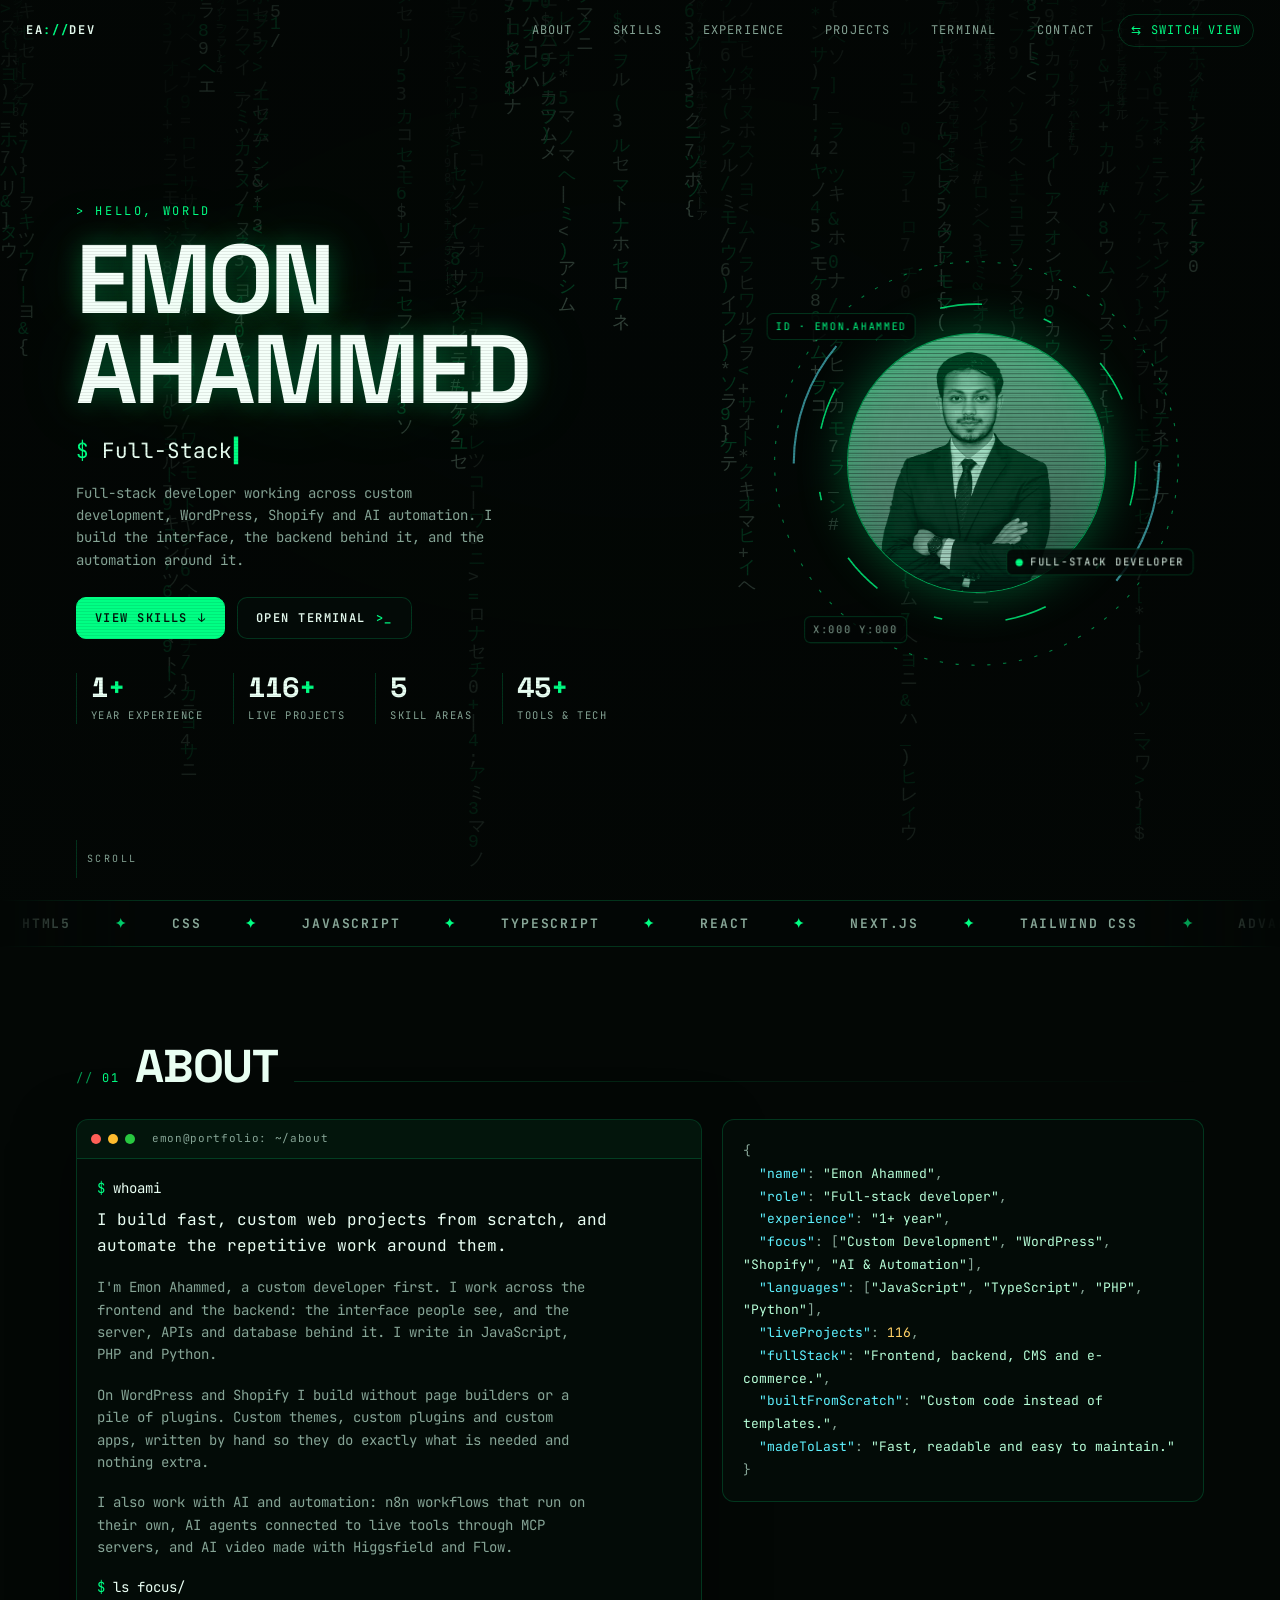
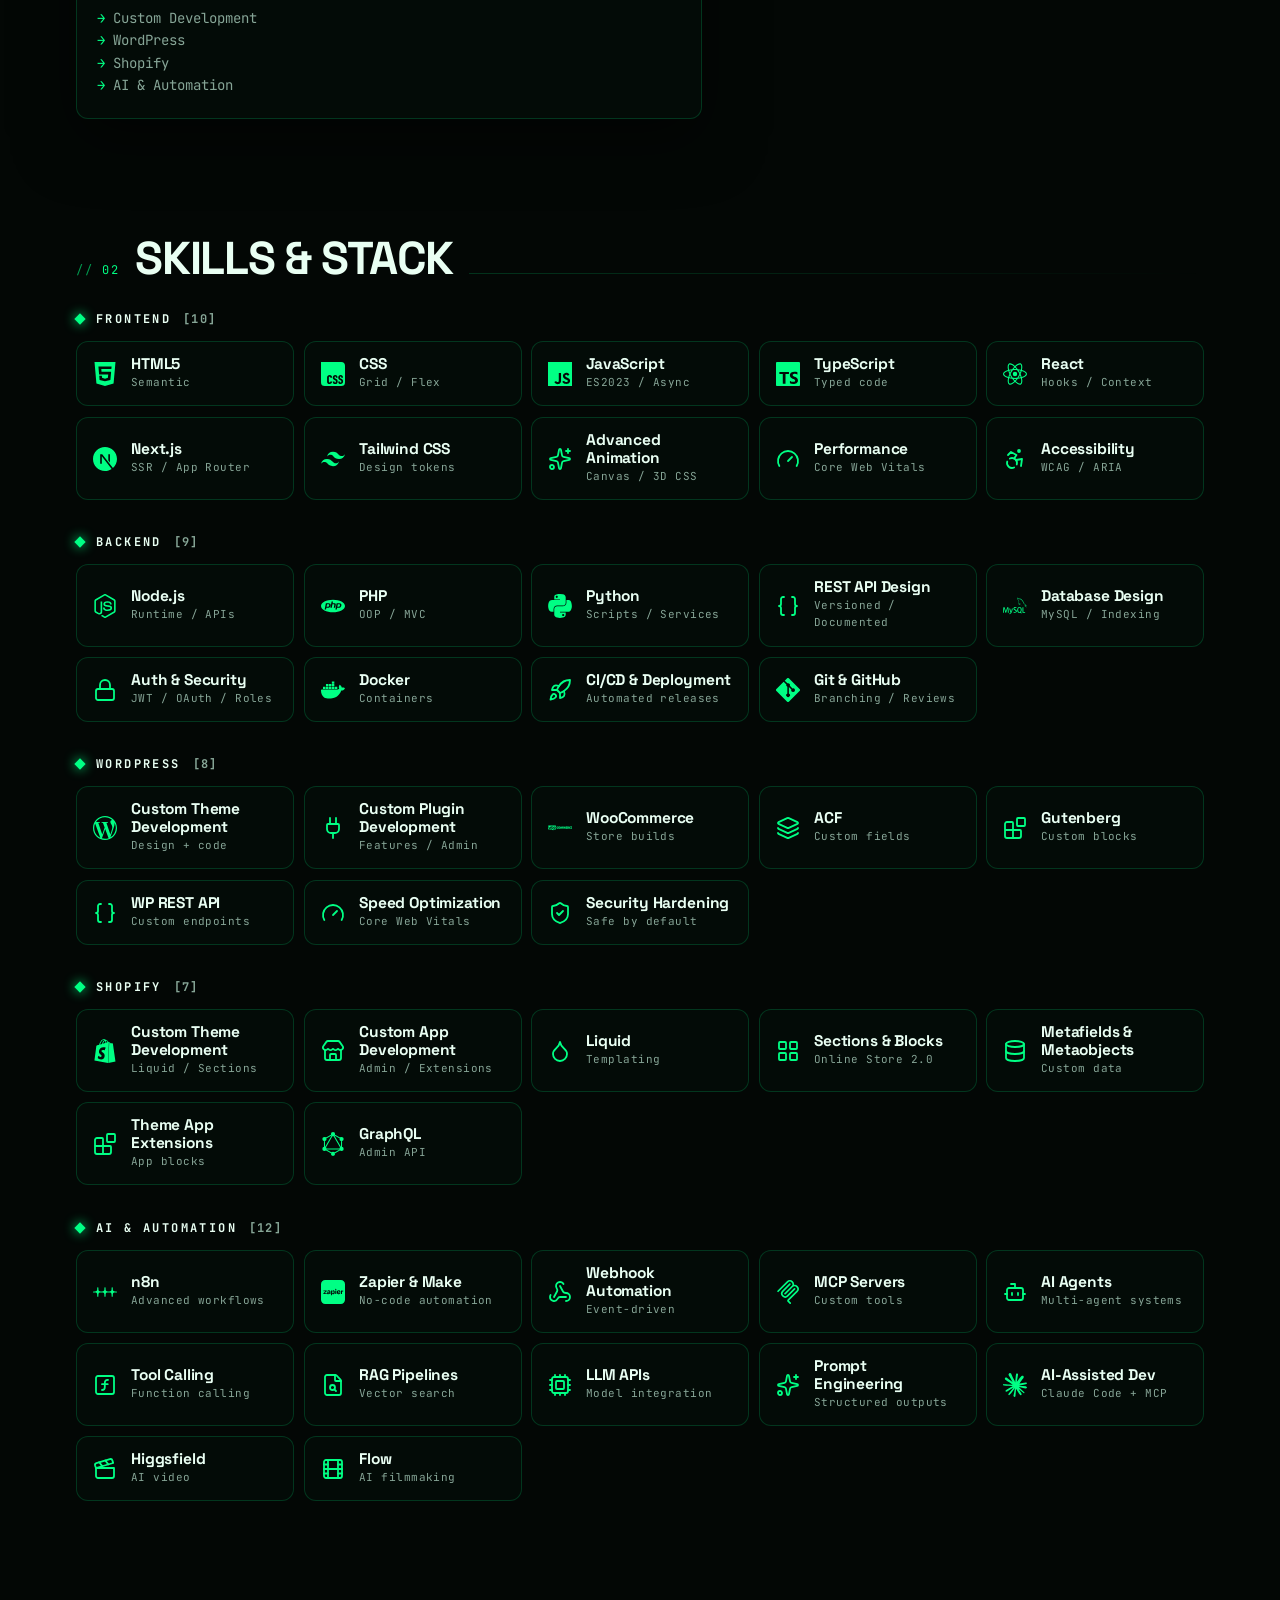
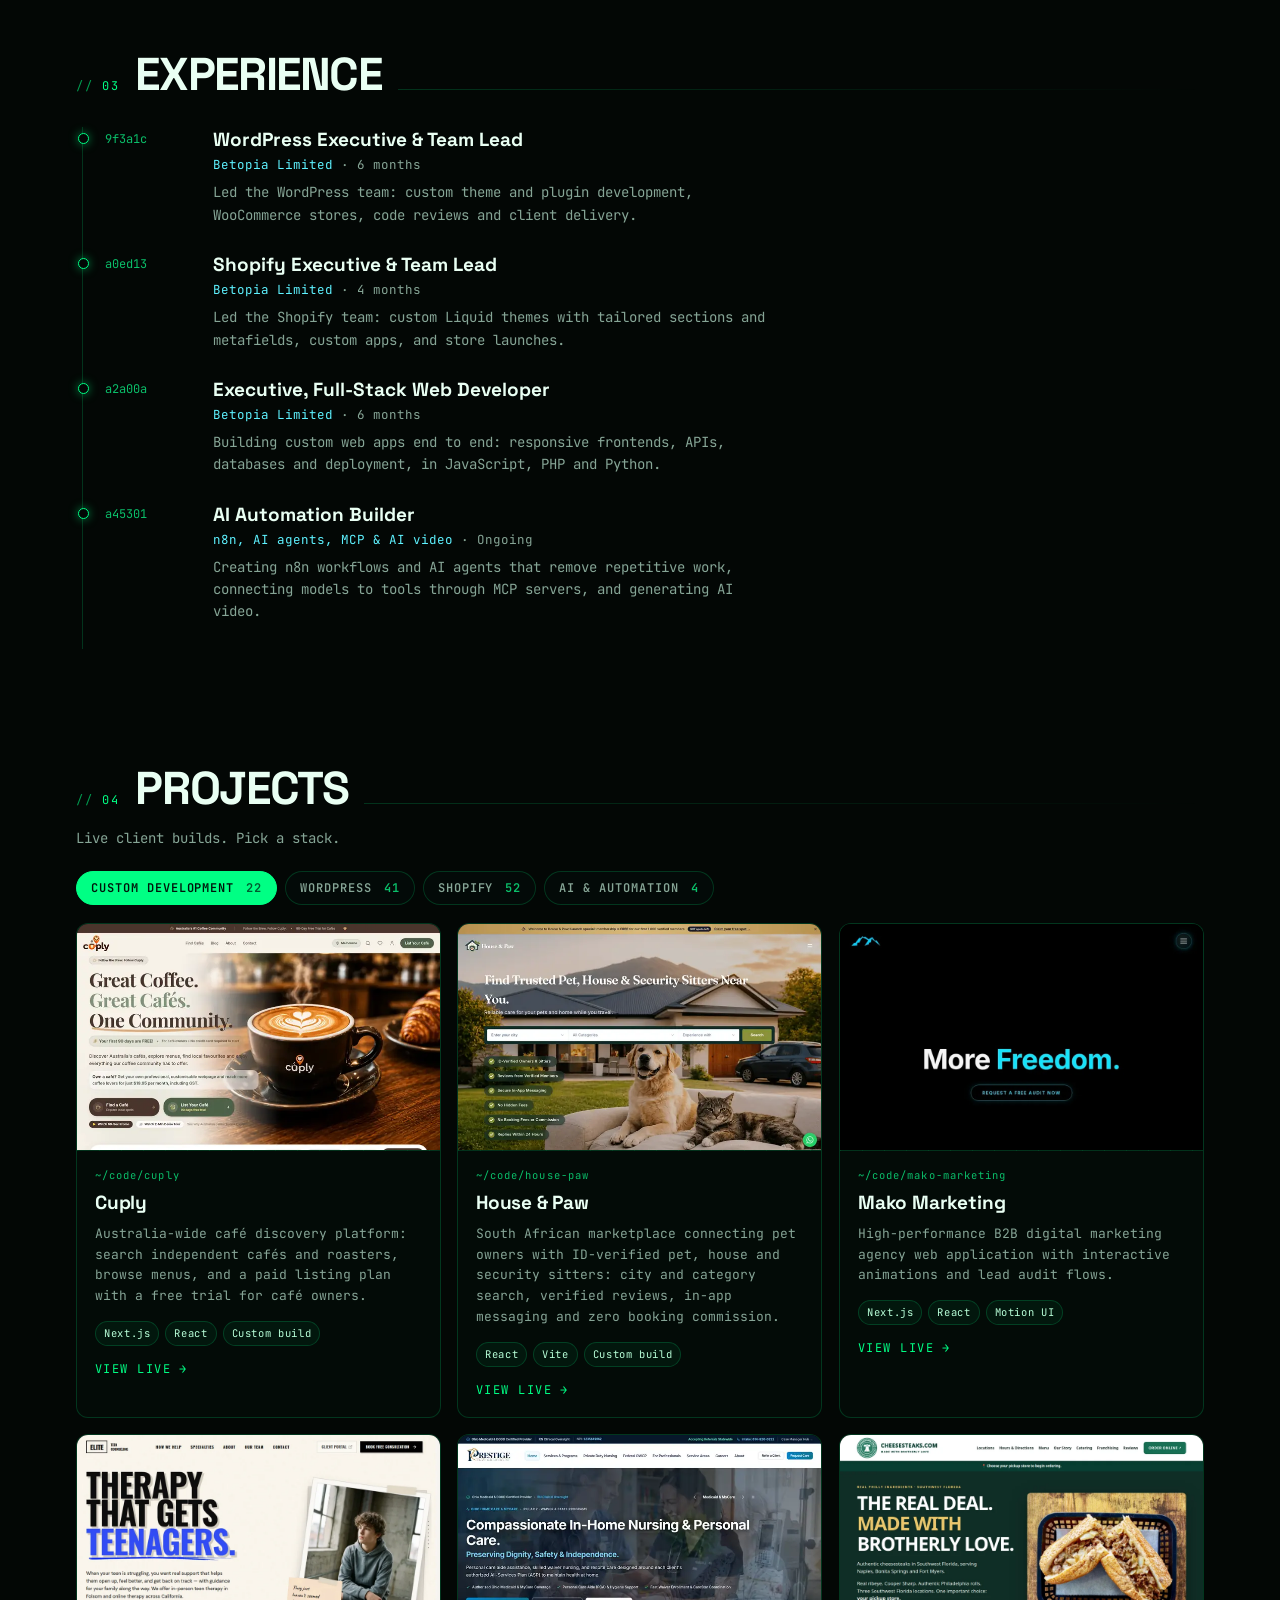
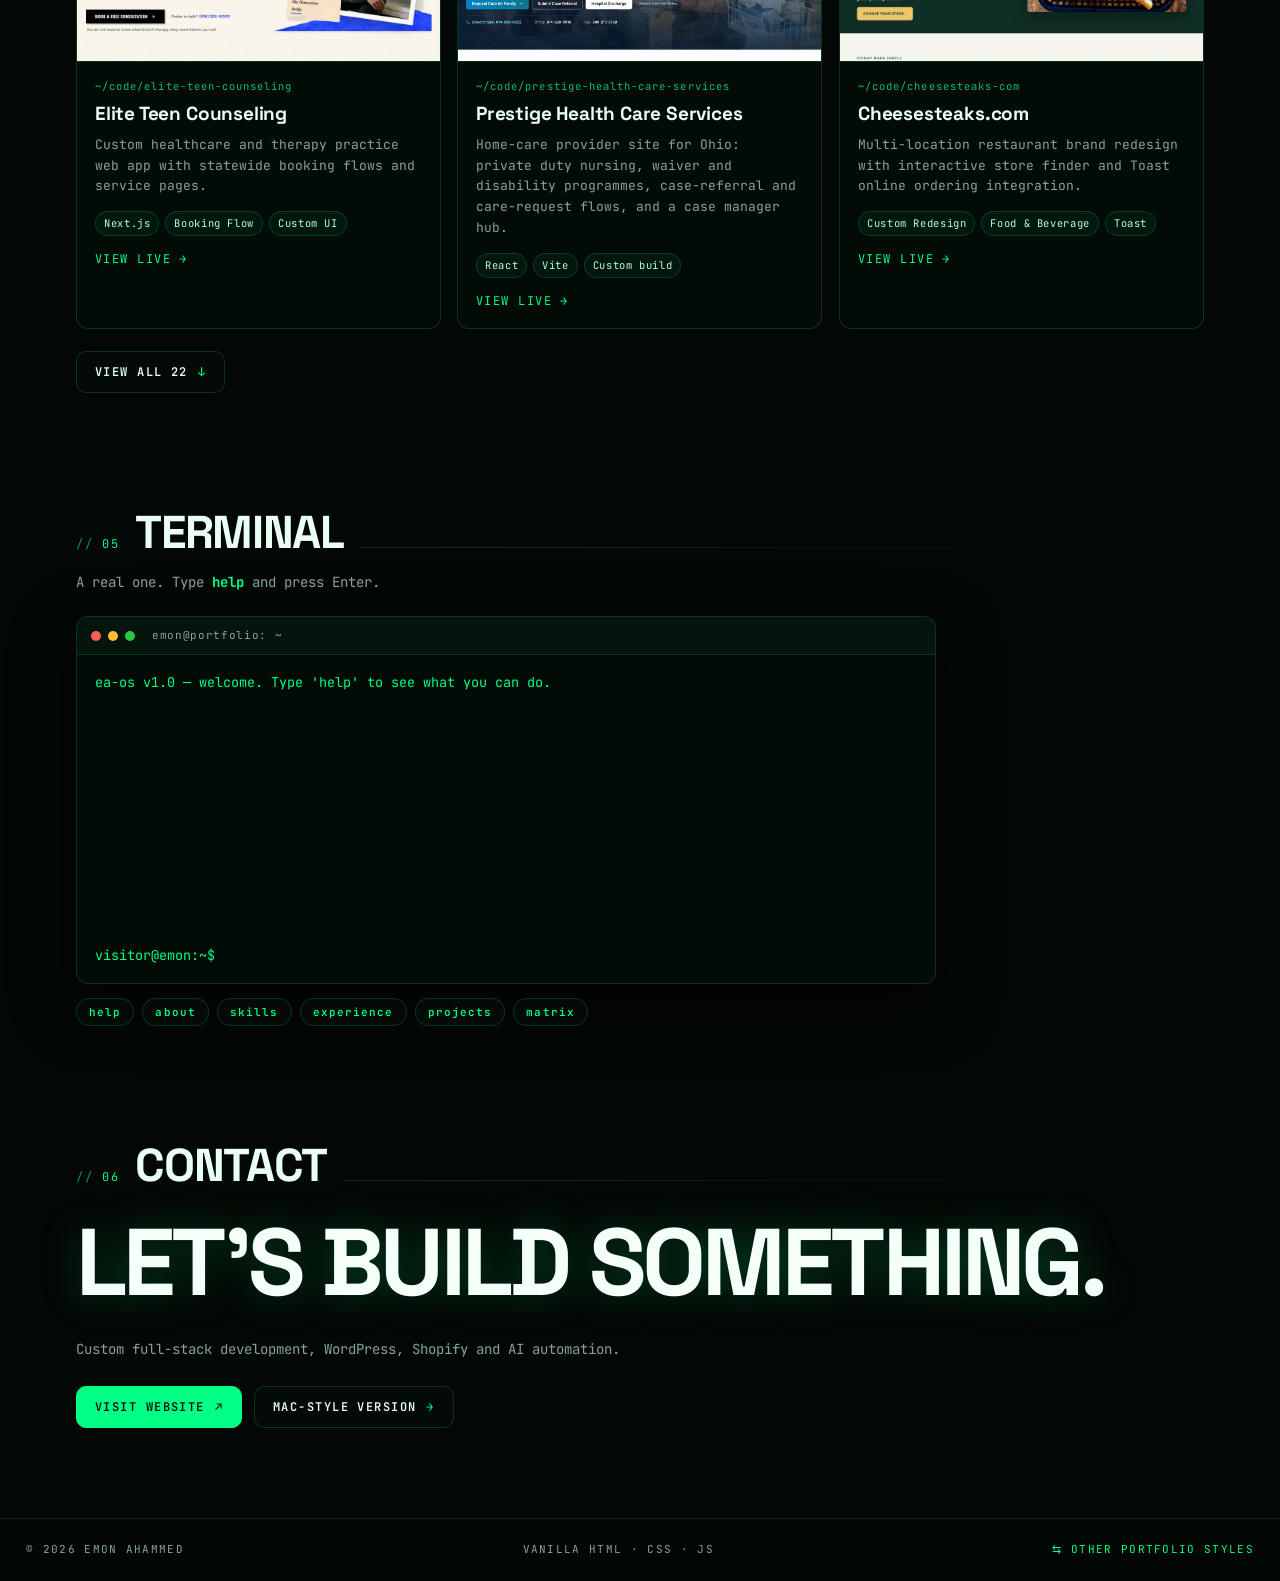
==== commit acf2e76c: "Projects: new custom builds and n8n workflow - Custom Development now opens with Cuply, House & Paw," ====
--- a/dev/index.html
+++ b/dev/index.html
@@ -129,7 +129,7 @@
     <a href="../">&#8646; other portfolio styles</a>
   </footer>
 
-  <script src="../data.js?v=52"></script>
+  <script src="../data.js?v=59"></script>
   <script src="../matrix.js?v=29"></script>
   <script src="../fx.js?v=37"></script>
   <script src="../pro/icons.js?v=6"></script>
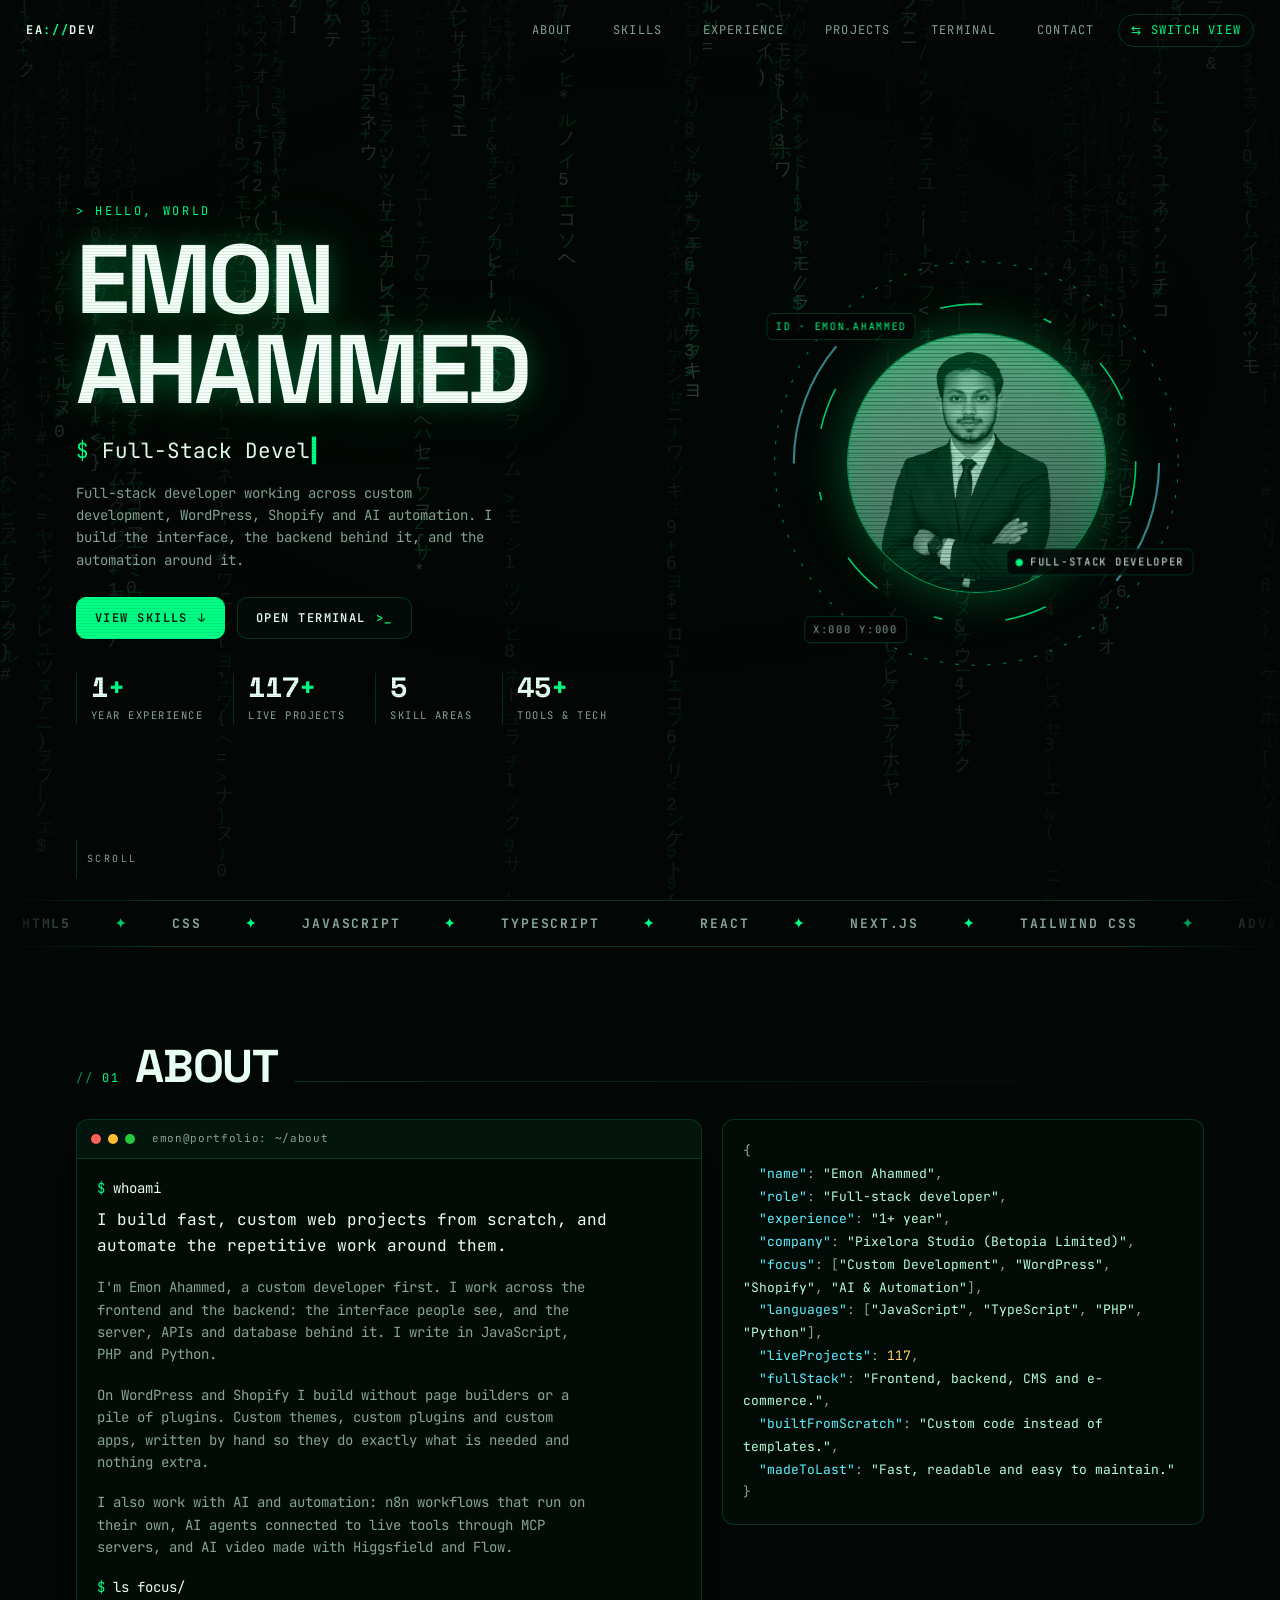
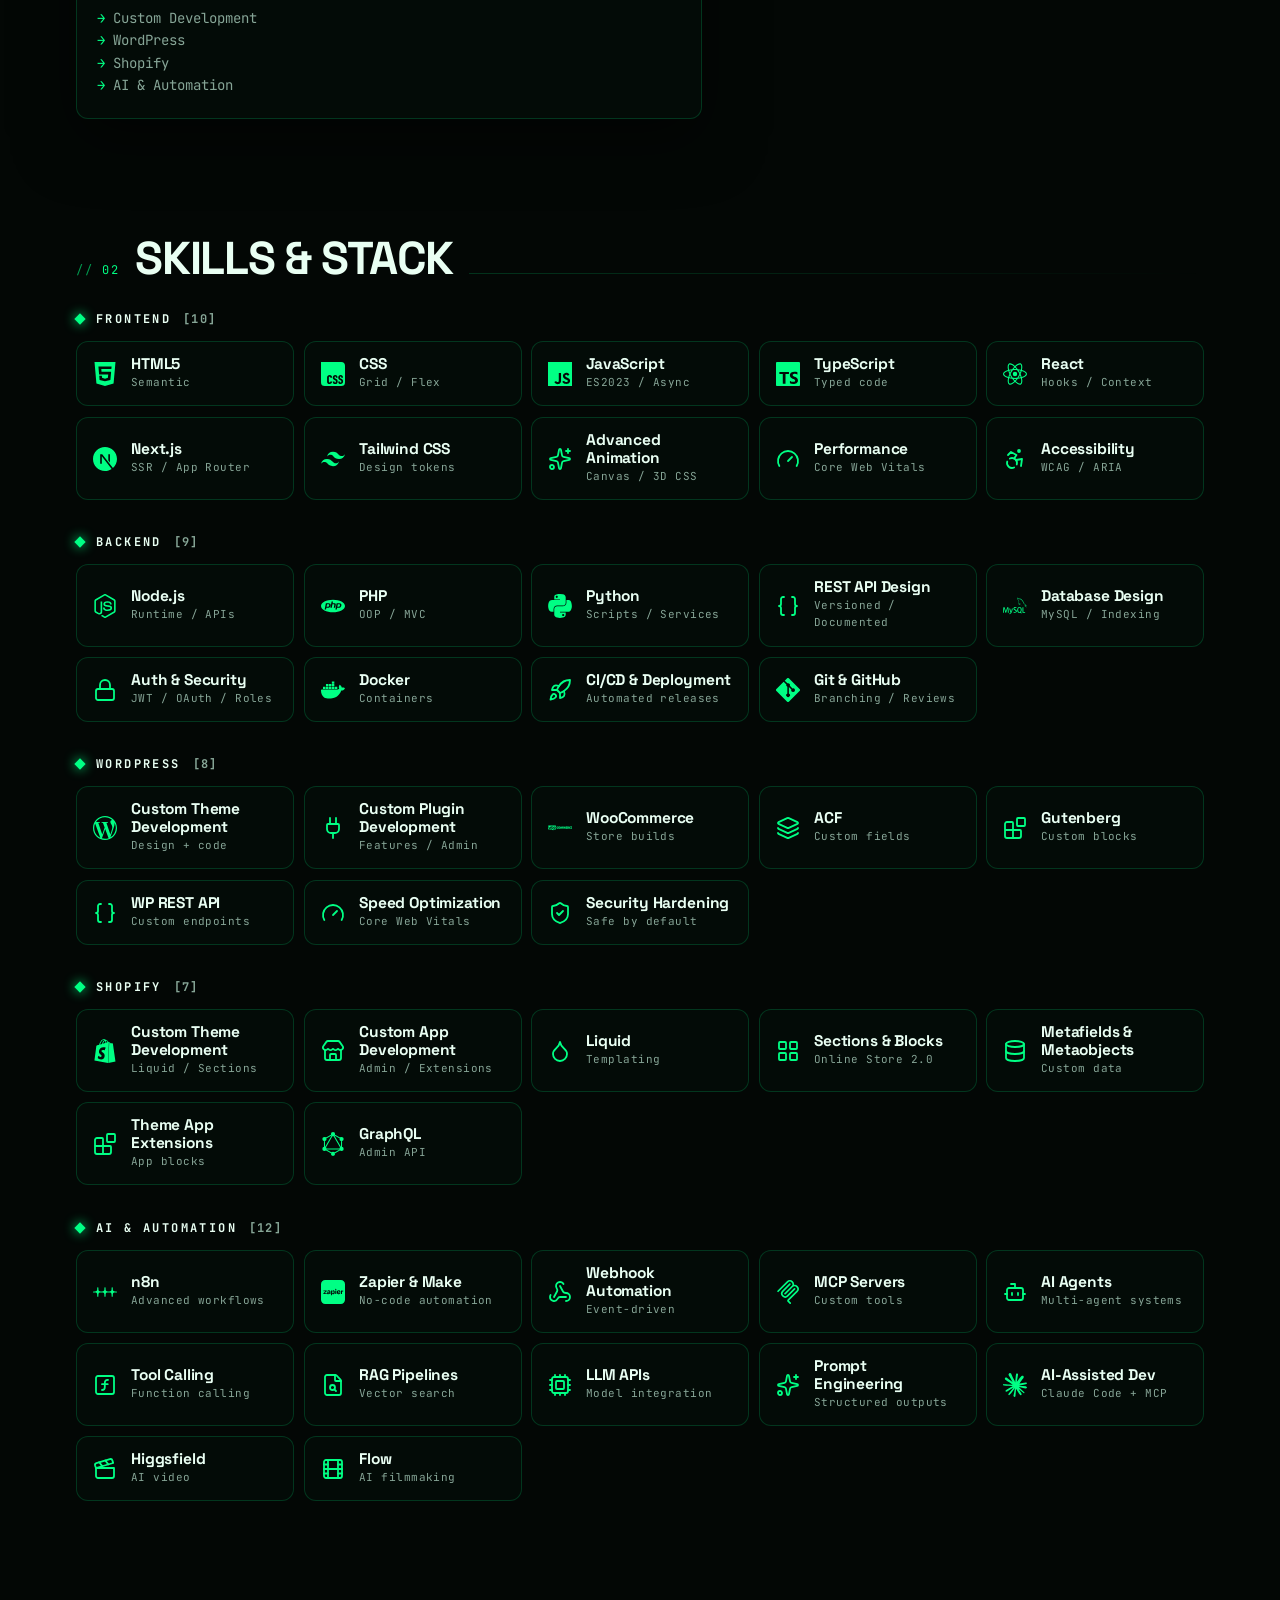
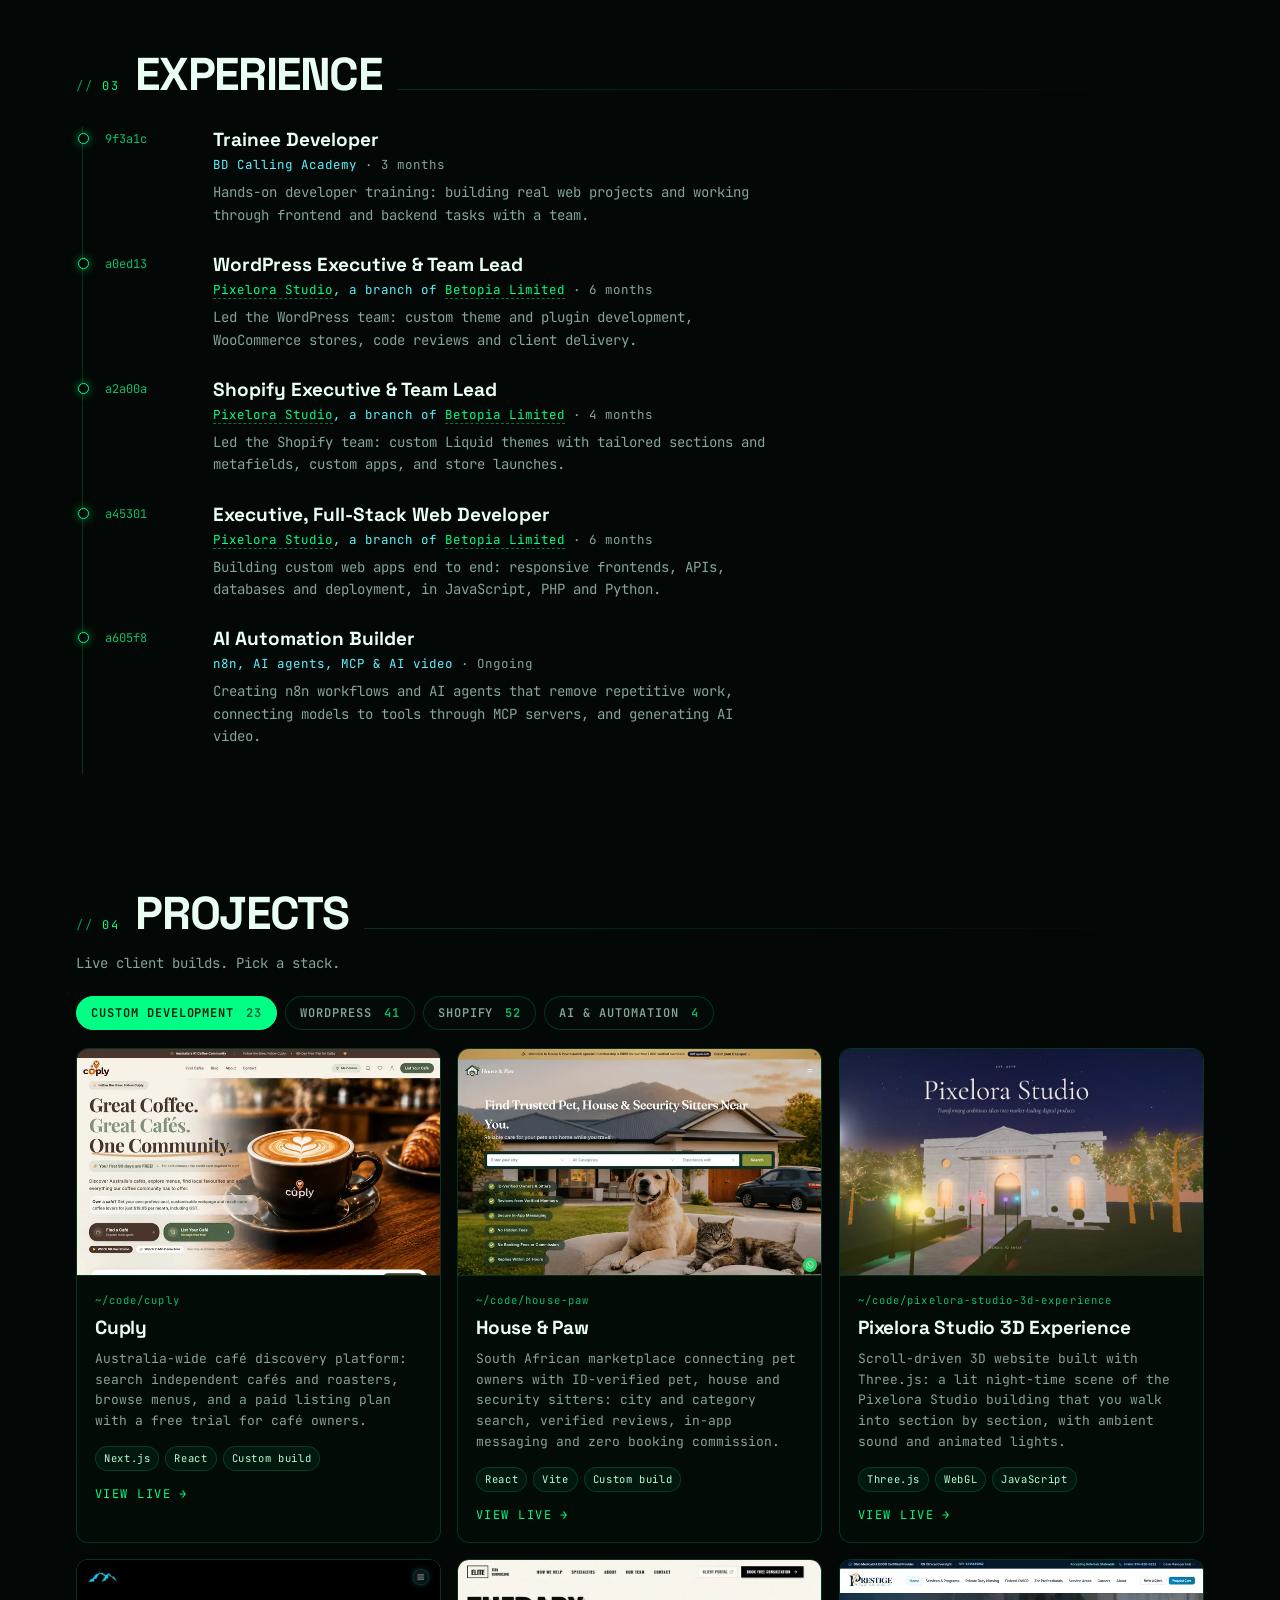
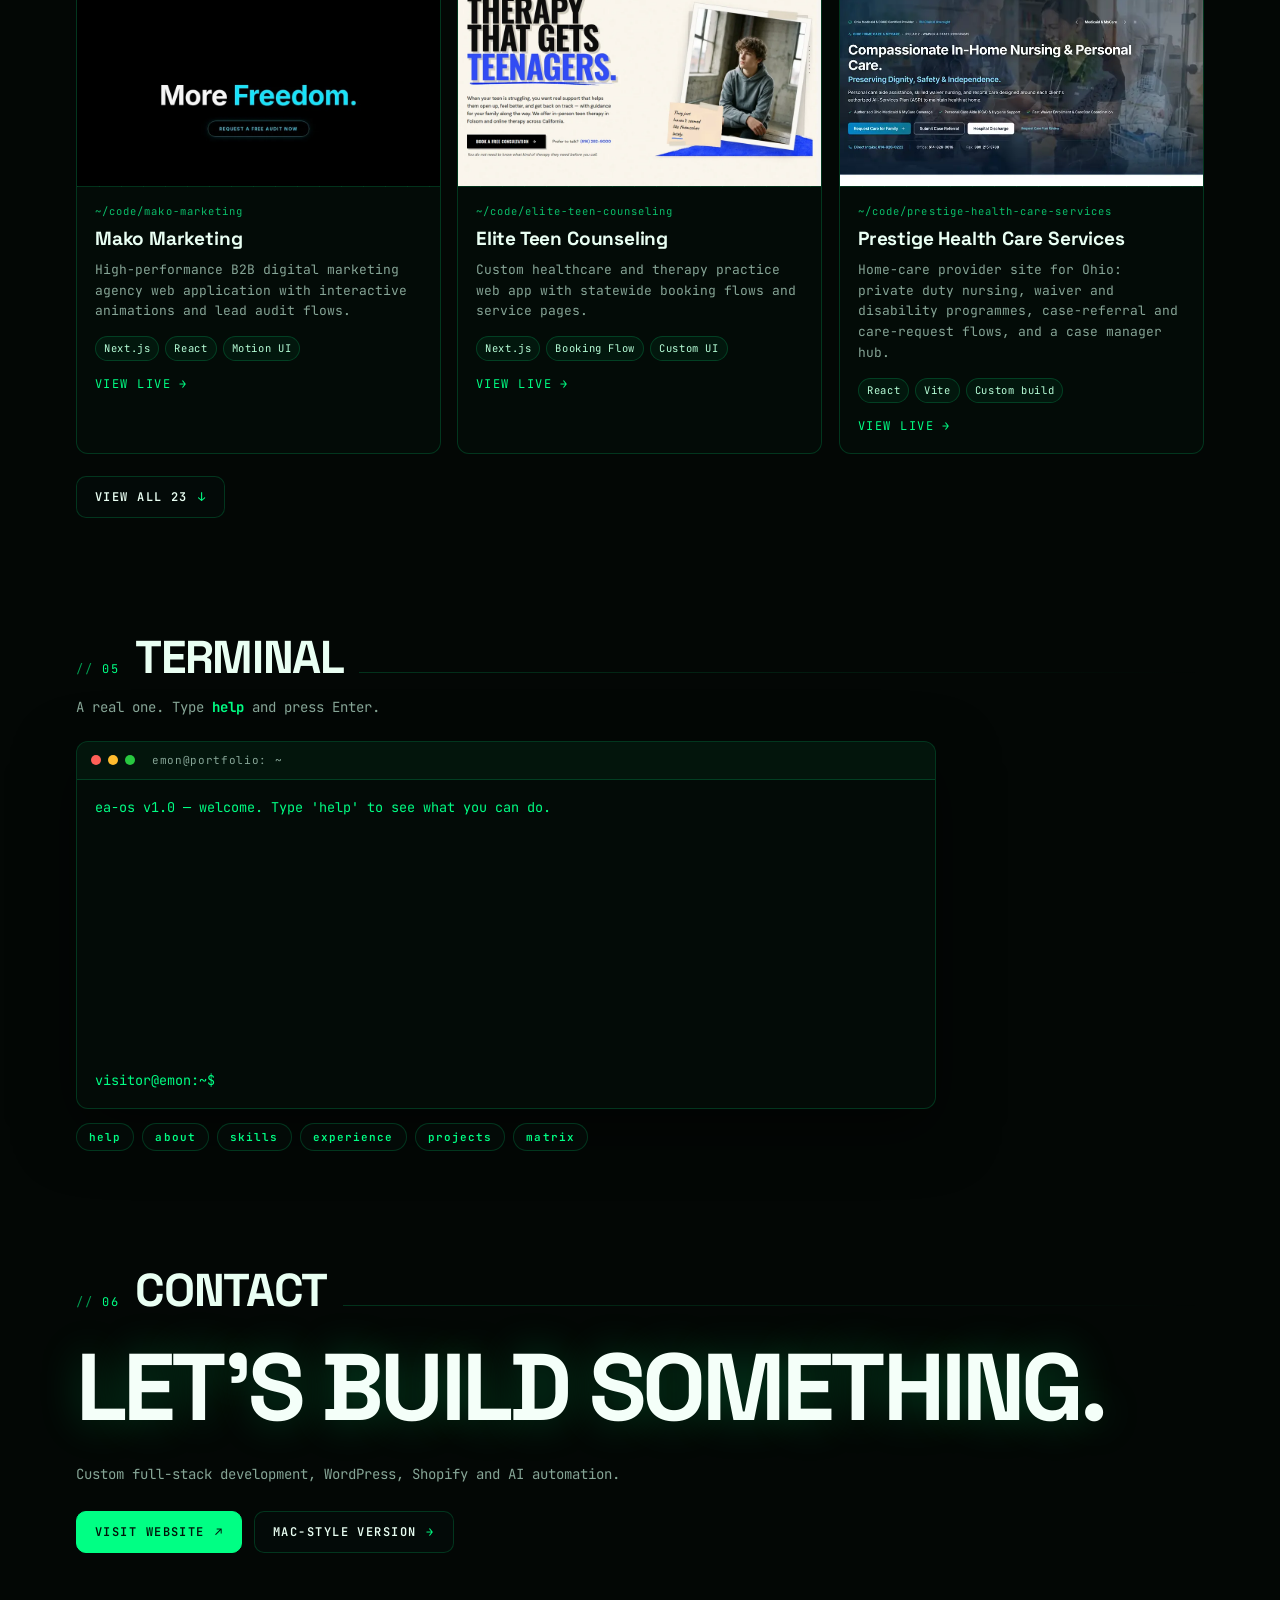
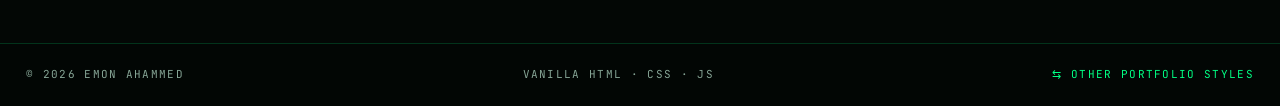
==== commit d7213a56: "Experience links, BD Calling Academy, 3D project, fresh previews - Experience: Pixelora Studio (bran" ====
--- a/dev/index.html
+++ b/dev/index.html
@@ -11,7 +11,7 @@
   <link rel="preload" as="style" href="https://fonts.googleapis.com/css2?family=Space+Grotesk:wght@500;700&family=JetBrains+Mono:wght@400;600;700&display=swap" onload="this.onload=null;this.rel='stylesheet'" />
   <noscript><link rel="stylesheet" href="https://fonts.googleapis.com/css2?family=Space+Grotesk:wght@500;700&family=JetBrains+Mono:wght@400;600;700&display=swap" /></noscript>
   <link rel="stylesheet" href="../fx.css?v=29" />
-  <link rel="stylesheet" href="dev.css?v=23" />
+  <link rel="stylesheet" href="dev.css?v=25" />
 </head>
 <body>
   <canvas id="rain" aria-hidden="true"></canvas>
@@ -129,10 +129,10 @@
     <a href="../">&#8646; other portfolio styles</a>
   </footer>
 
-  <script src="../data.js?v=59"></script>
+  <script src="../data.js?v=64"></script>
   <script src="../matrix.js?v=29"></script>
   <script src="../fx.js?v=37"></script>
   <script src="../pro/icons.js?v=6"></script>
-  <script src="dev.js?v=23"></script>
+  <script src="dev.js?v=26"></script>
 </body>
 </html>
--- a/dev/dev.css
+++ b/dev/dev.css
@@ -248,3 +248,7 @@
 .more-btn[hidden] { display: none; }
 .more-btn.open i { display: inline-block; transform: rotate(180deg); }
 @media (max-width: 720px) { .log li { grid-template-columns: 1fr; gap: 4px; } .projects { grid-template-columns: 1fr; } }
+
+/* Company links in Experience */
+.log .meta a { color: var(--green); text-decoration: none; border-bottom: 1px dashed rgba(0,255,132,.45); }
+.log .meta a:hover { border-bottom-style: solid; }
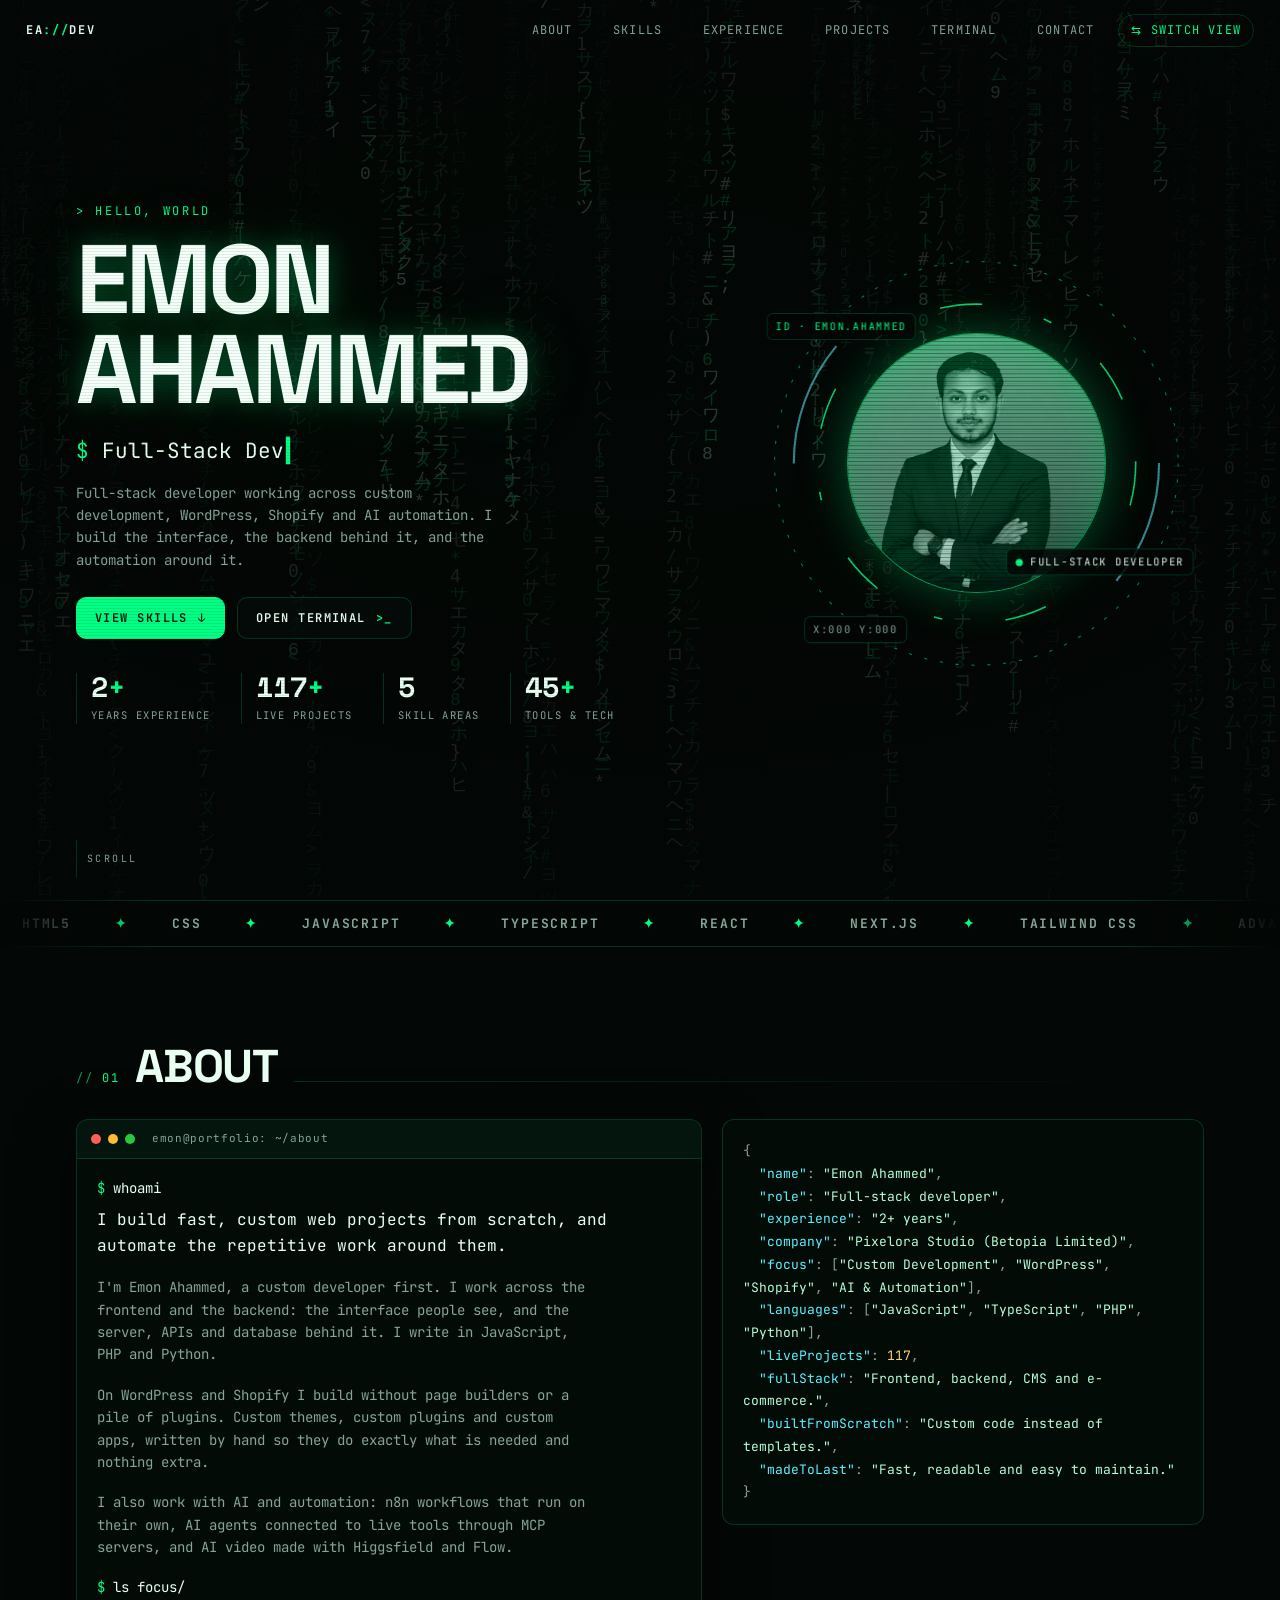
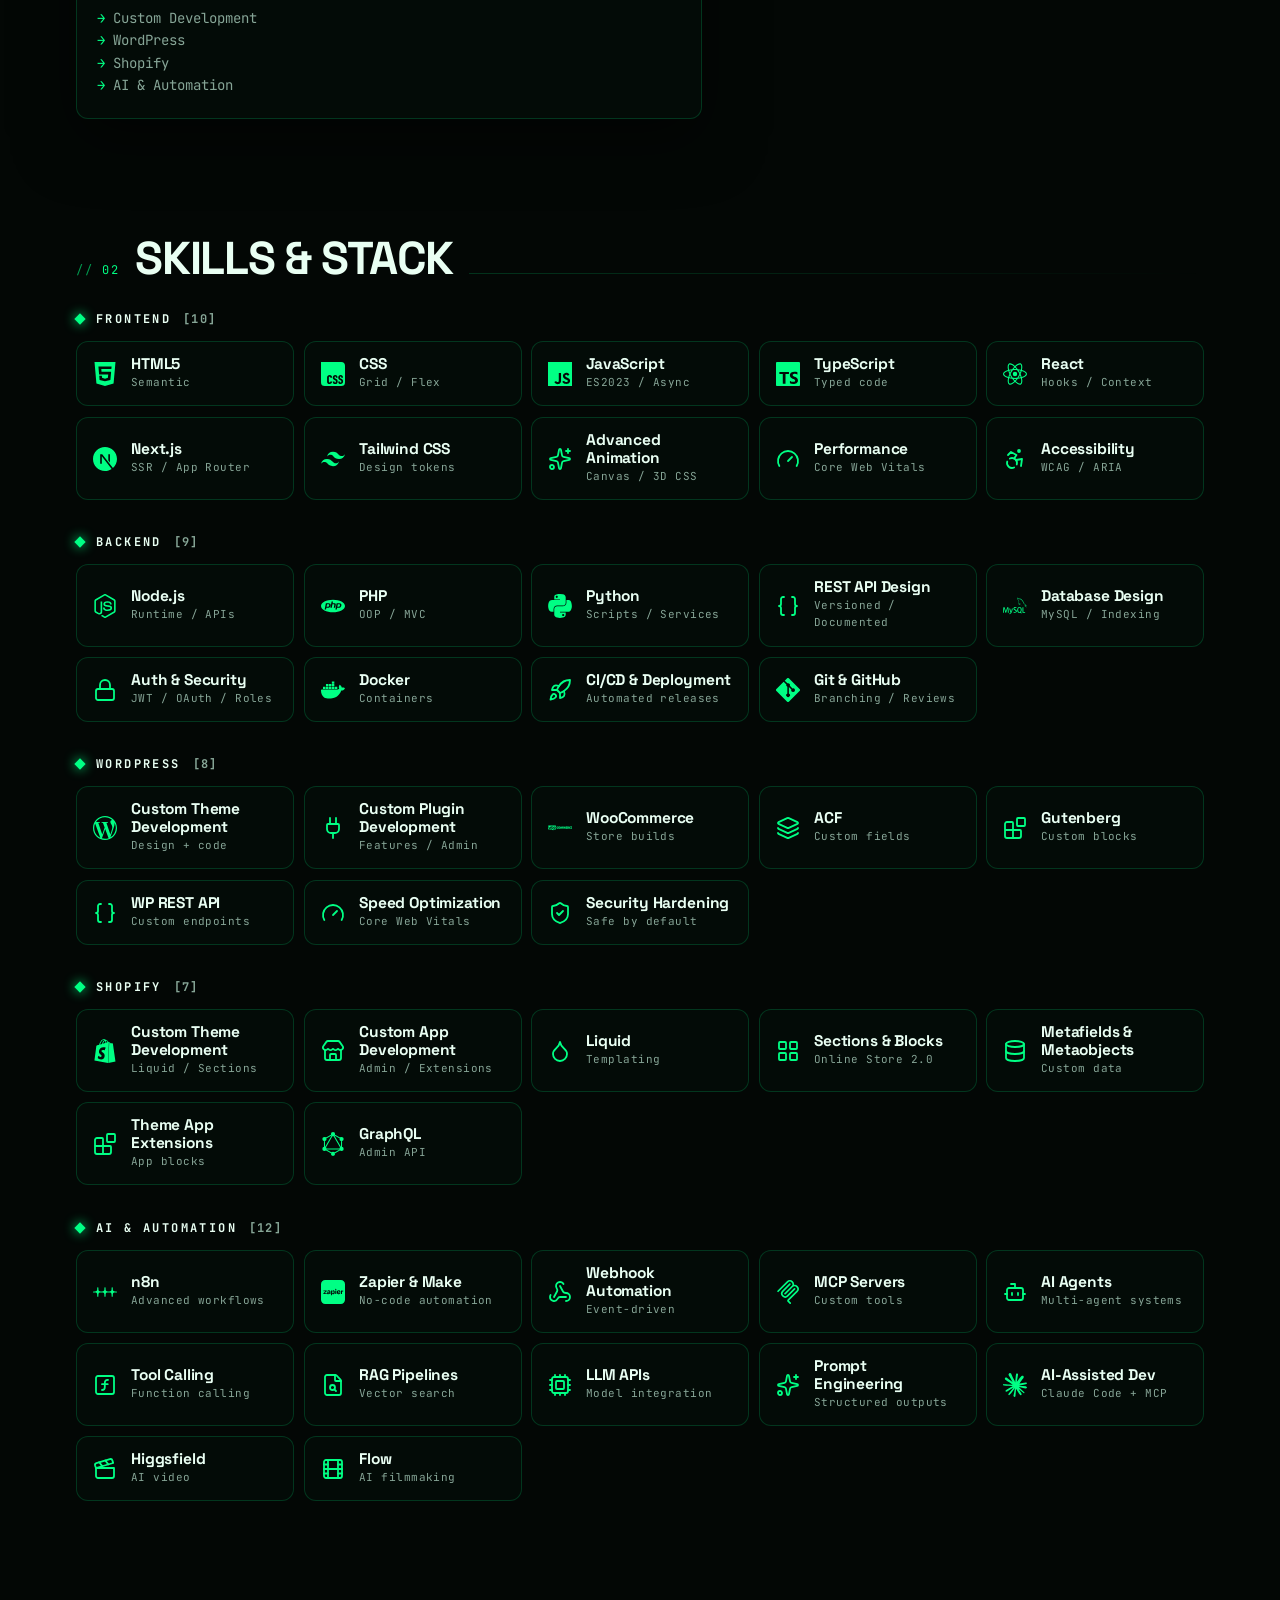
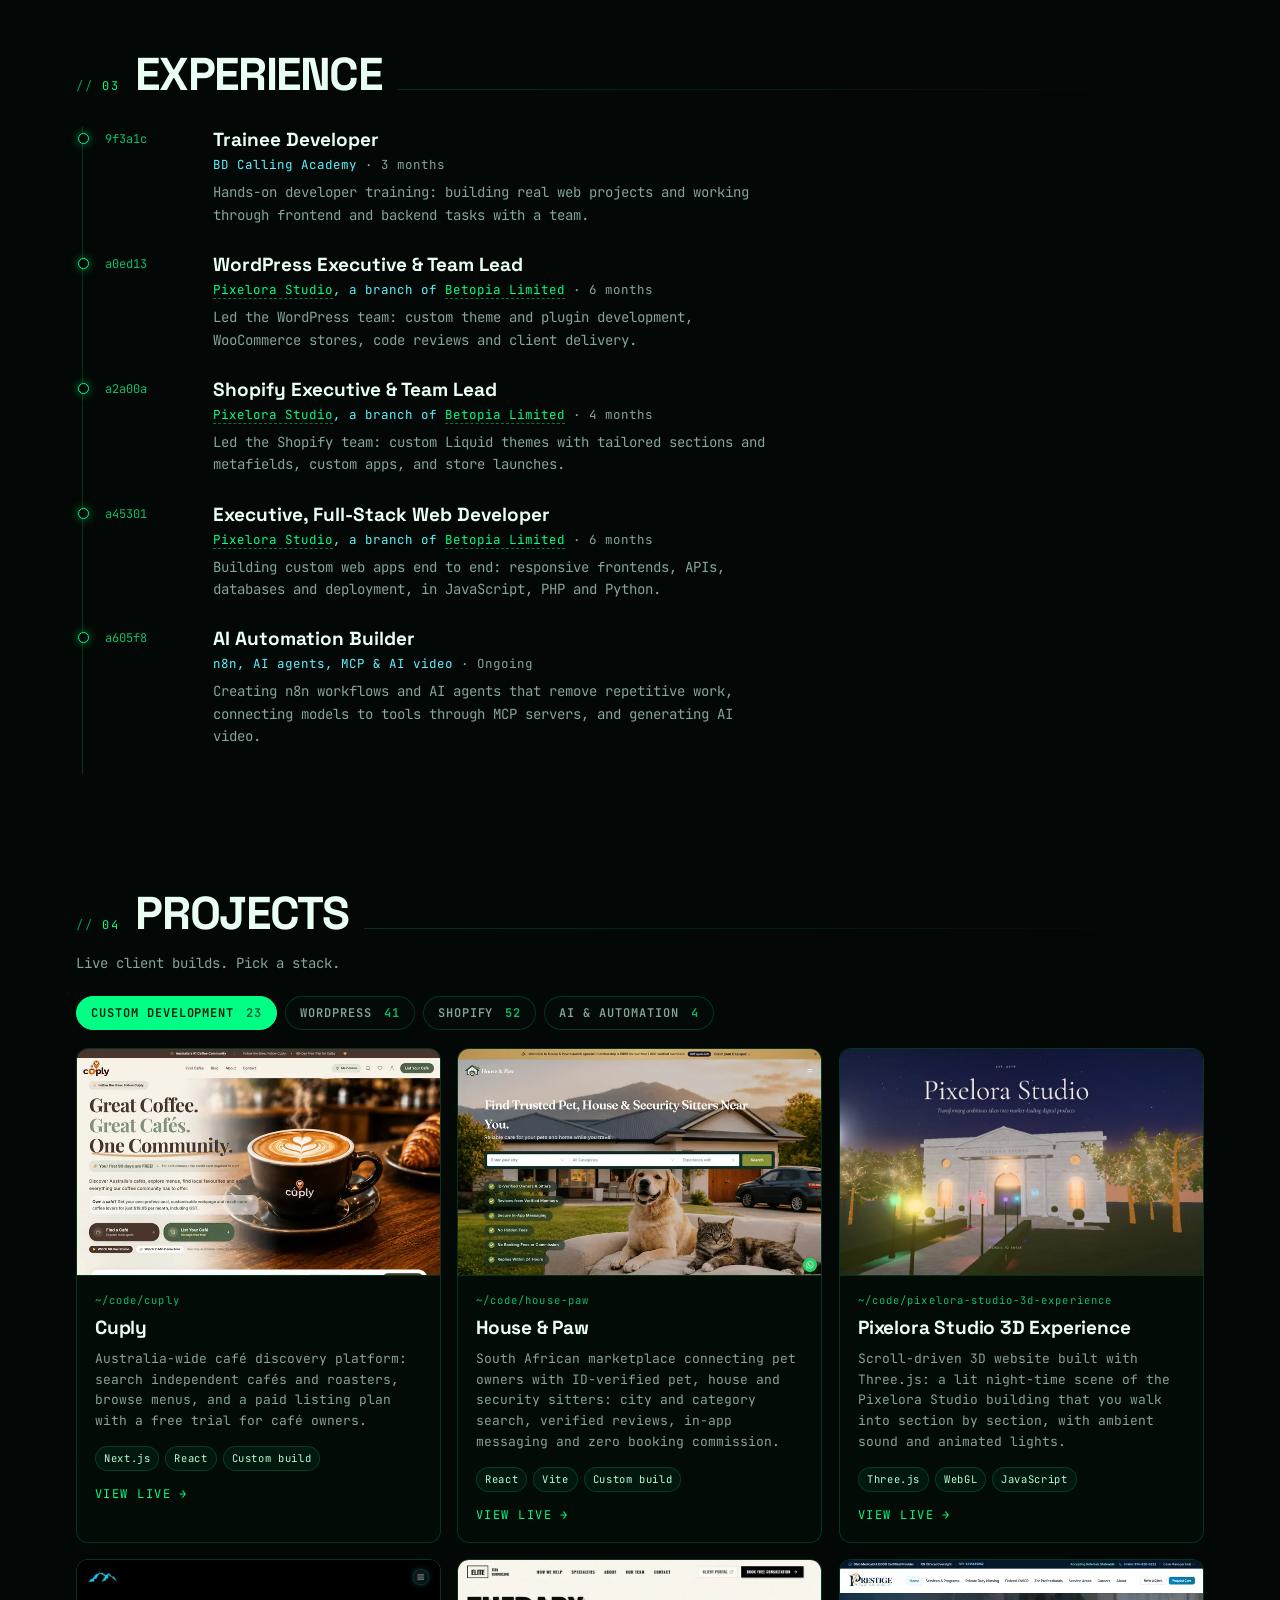
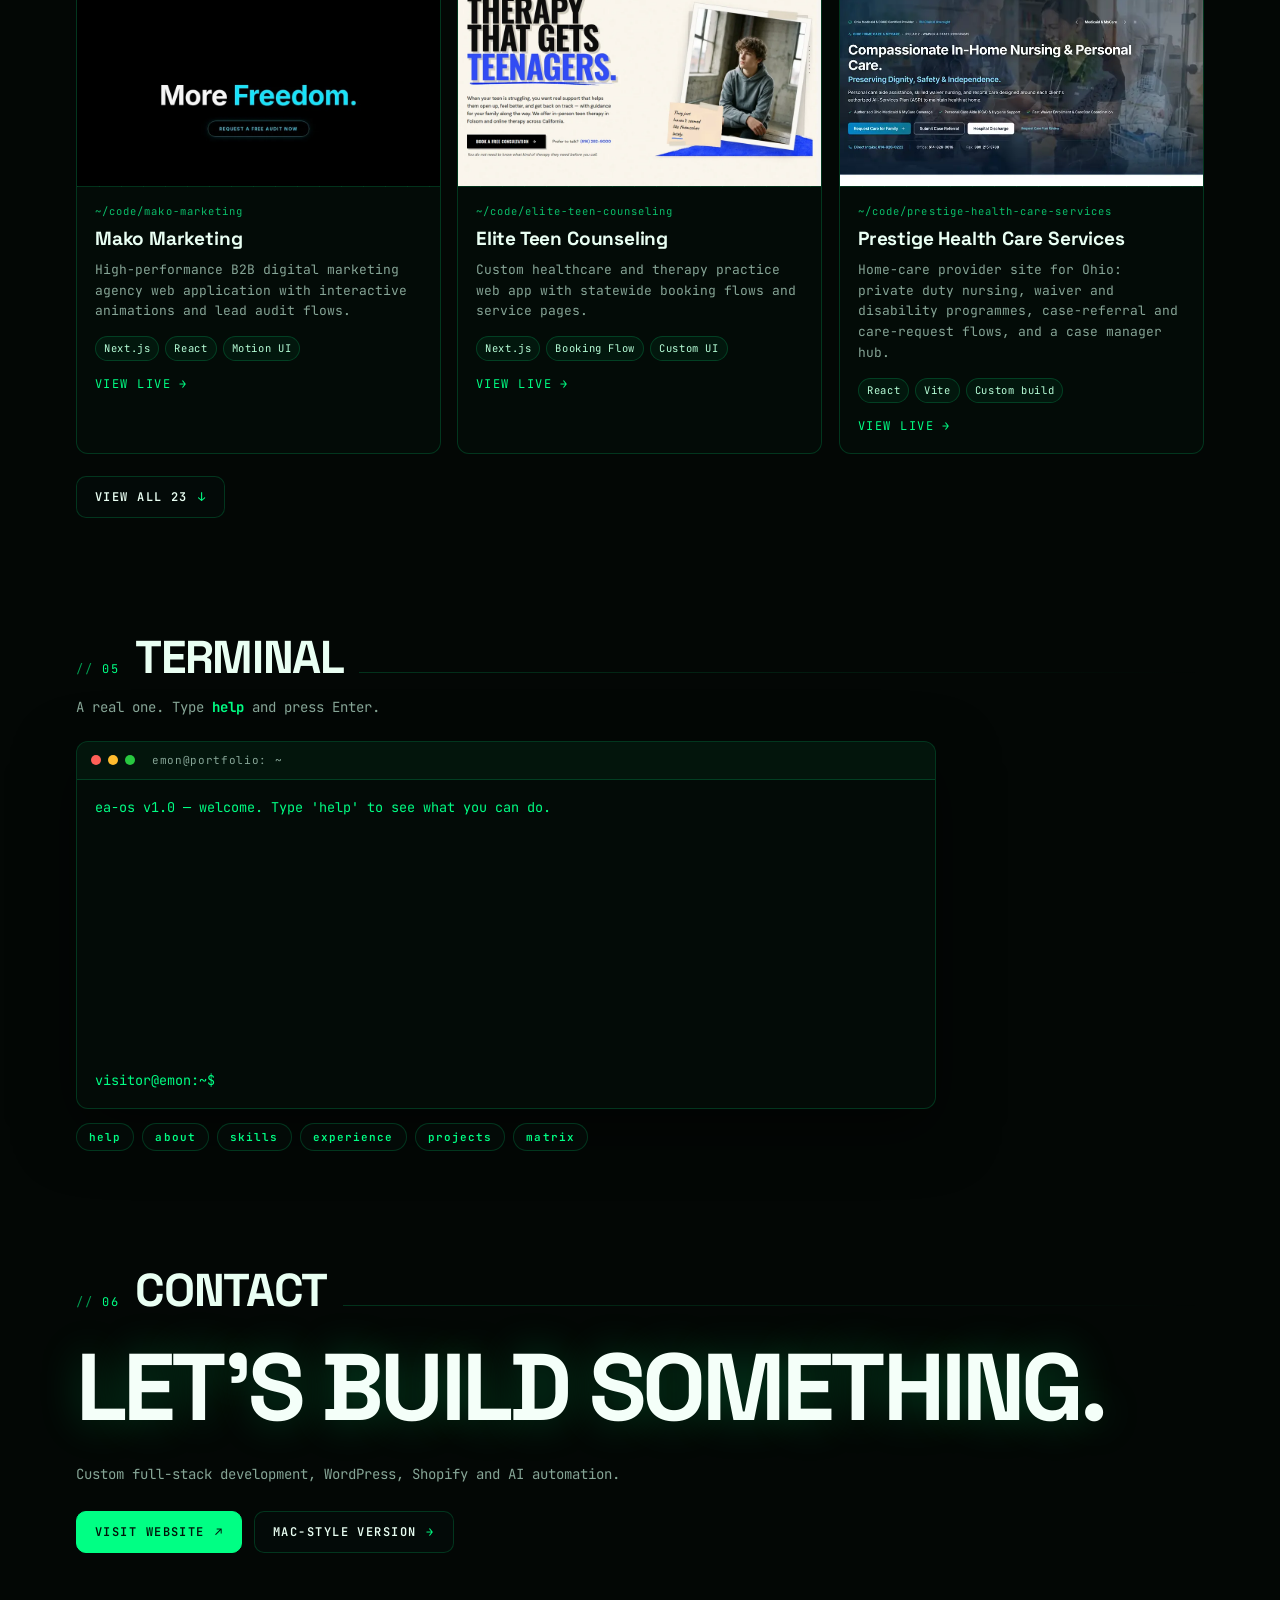
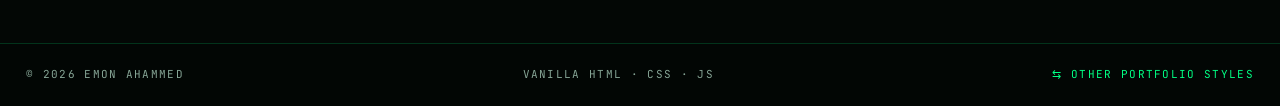
==== commit b14e6bde: "Experience: 2+ years everywhere Entry page, Professional header/stamp/stats, Developer stats and pro" ====
--- a/dev/index.html
+++ b/dev/index.html
@@ -129,10 +129,10 @@
     <a href="../">&#8646; other portfolio styles</a>
   </footer>
 
-  <script src="../data.js?v=64"></script>
+  <script src="../data.js?v=66"></script>
   <script src="../matrix.js?v=29"></script>
   <script src="../fx.js?v=37"></script>
   <script src="../pro/icons.js?v=6"></script>
-  <script src="dev.js?v=26"></script>
+  <script src="dev.js?v=27"></script>
 </body>
 </html>
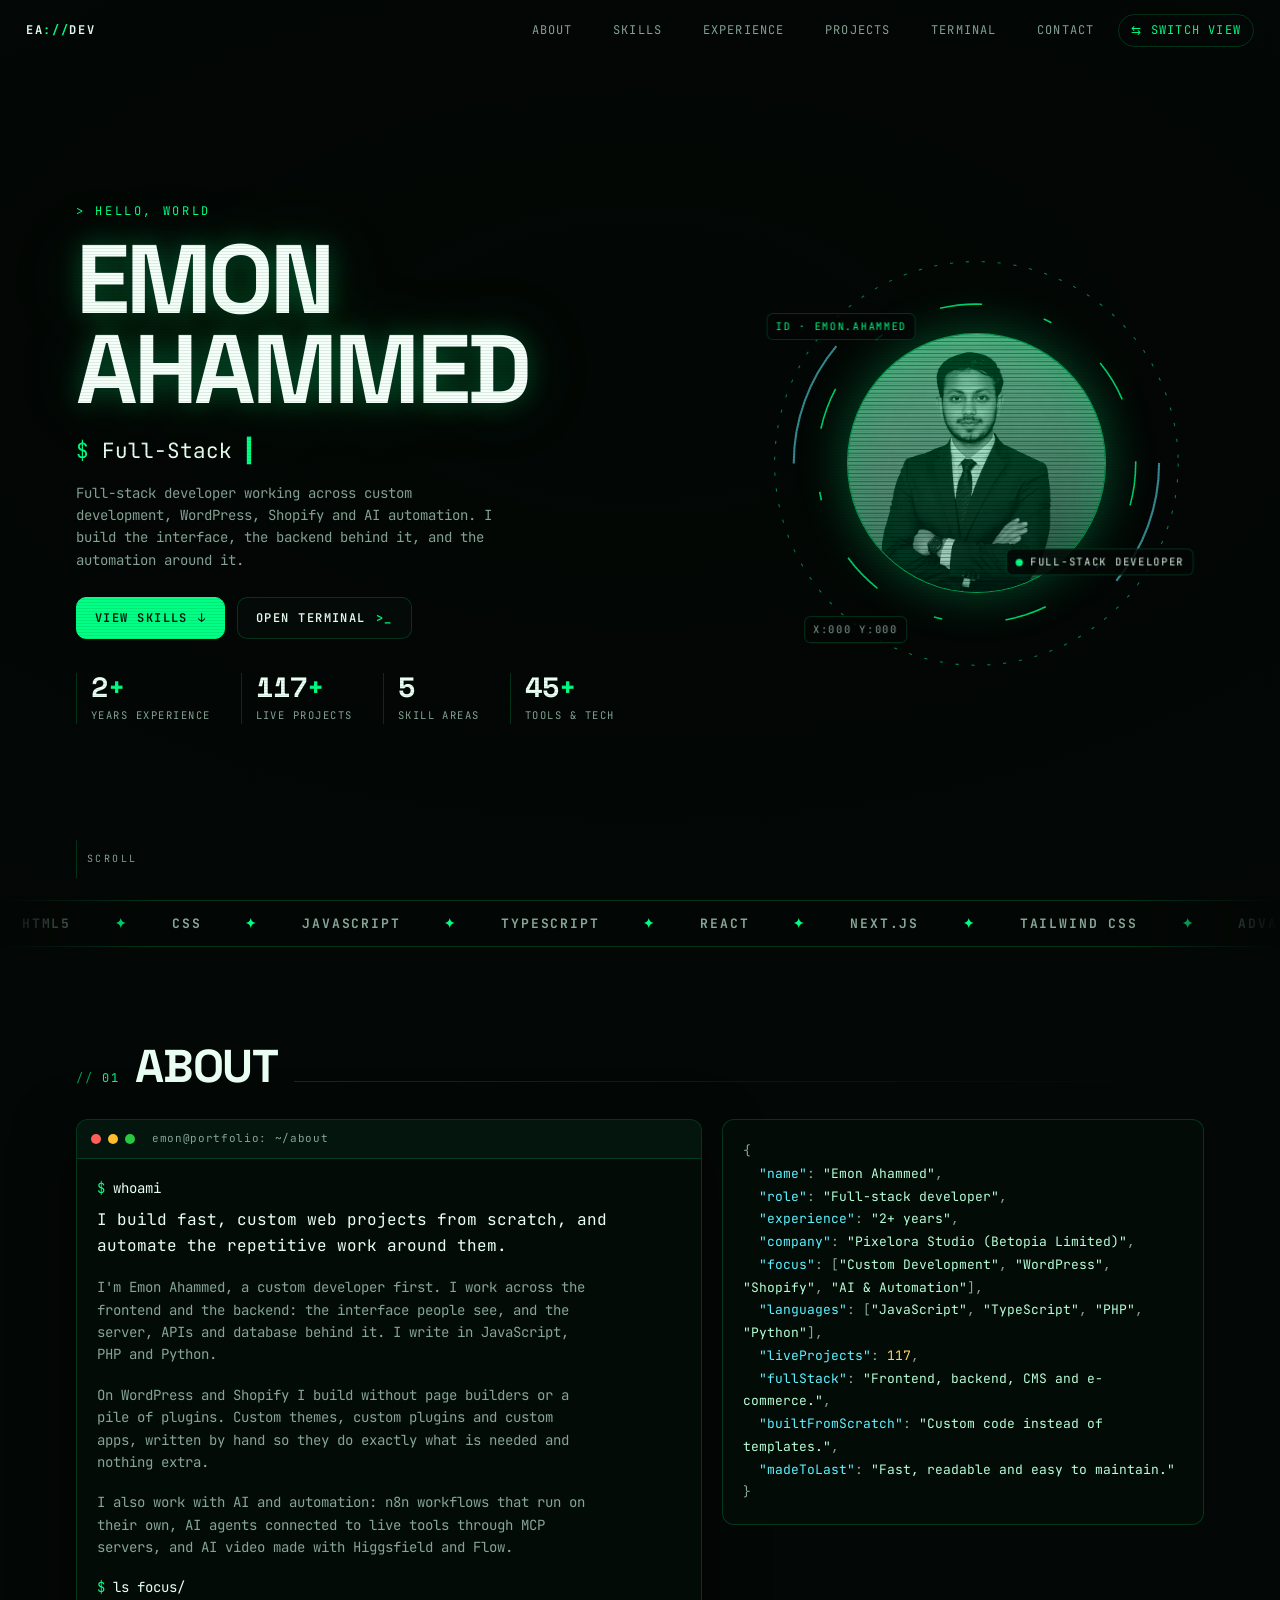
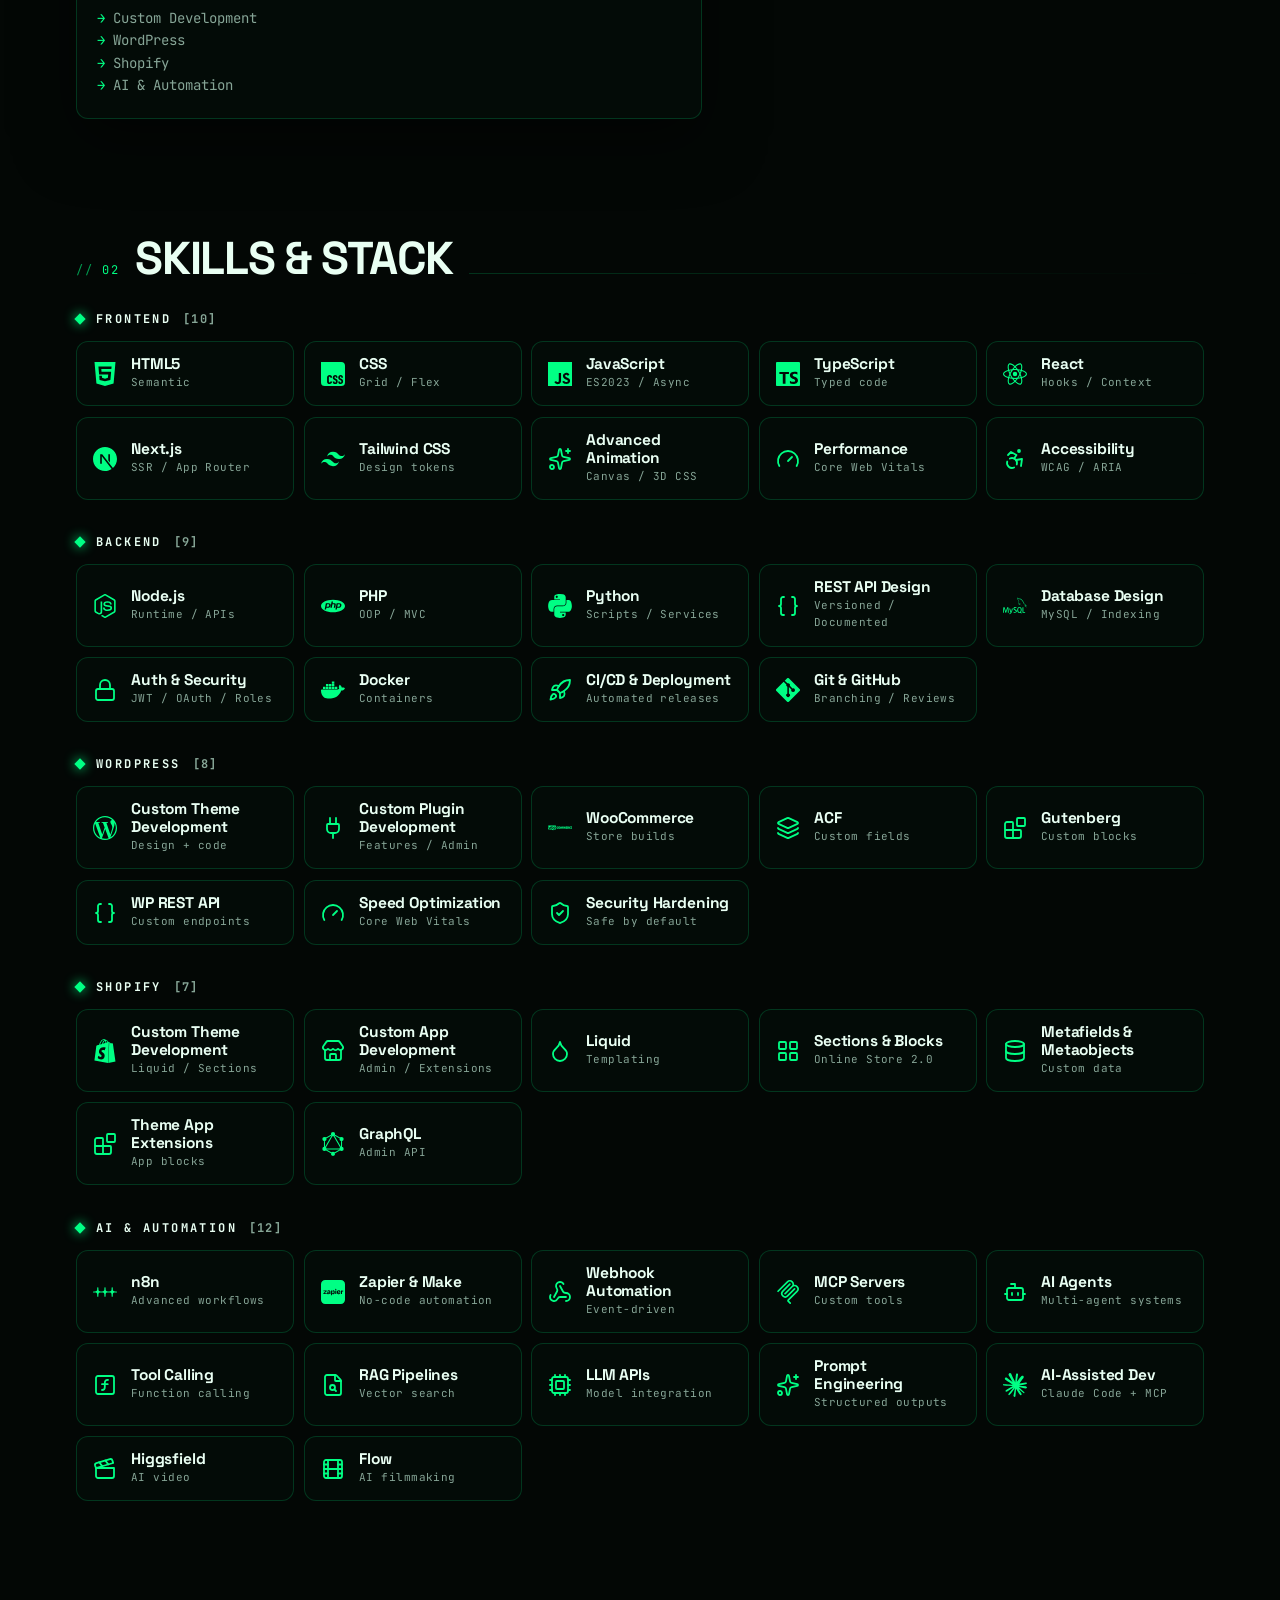
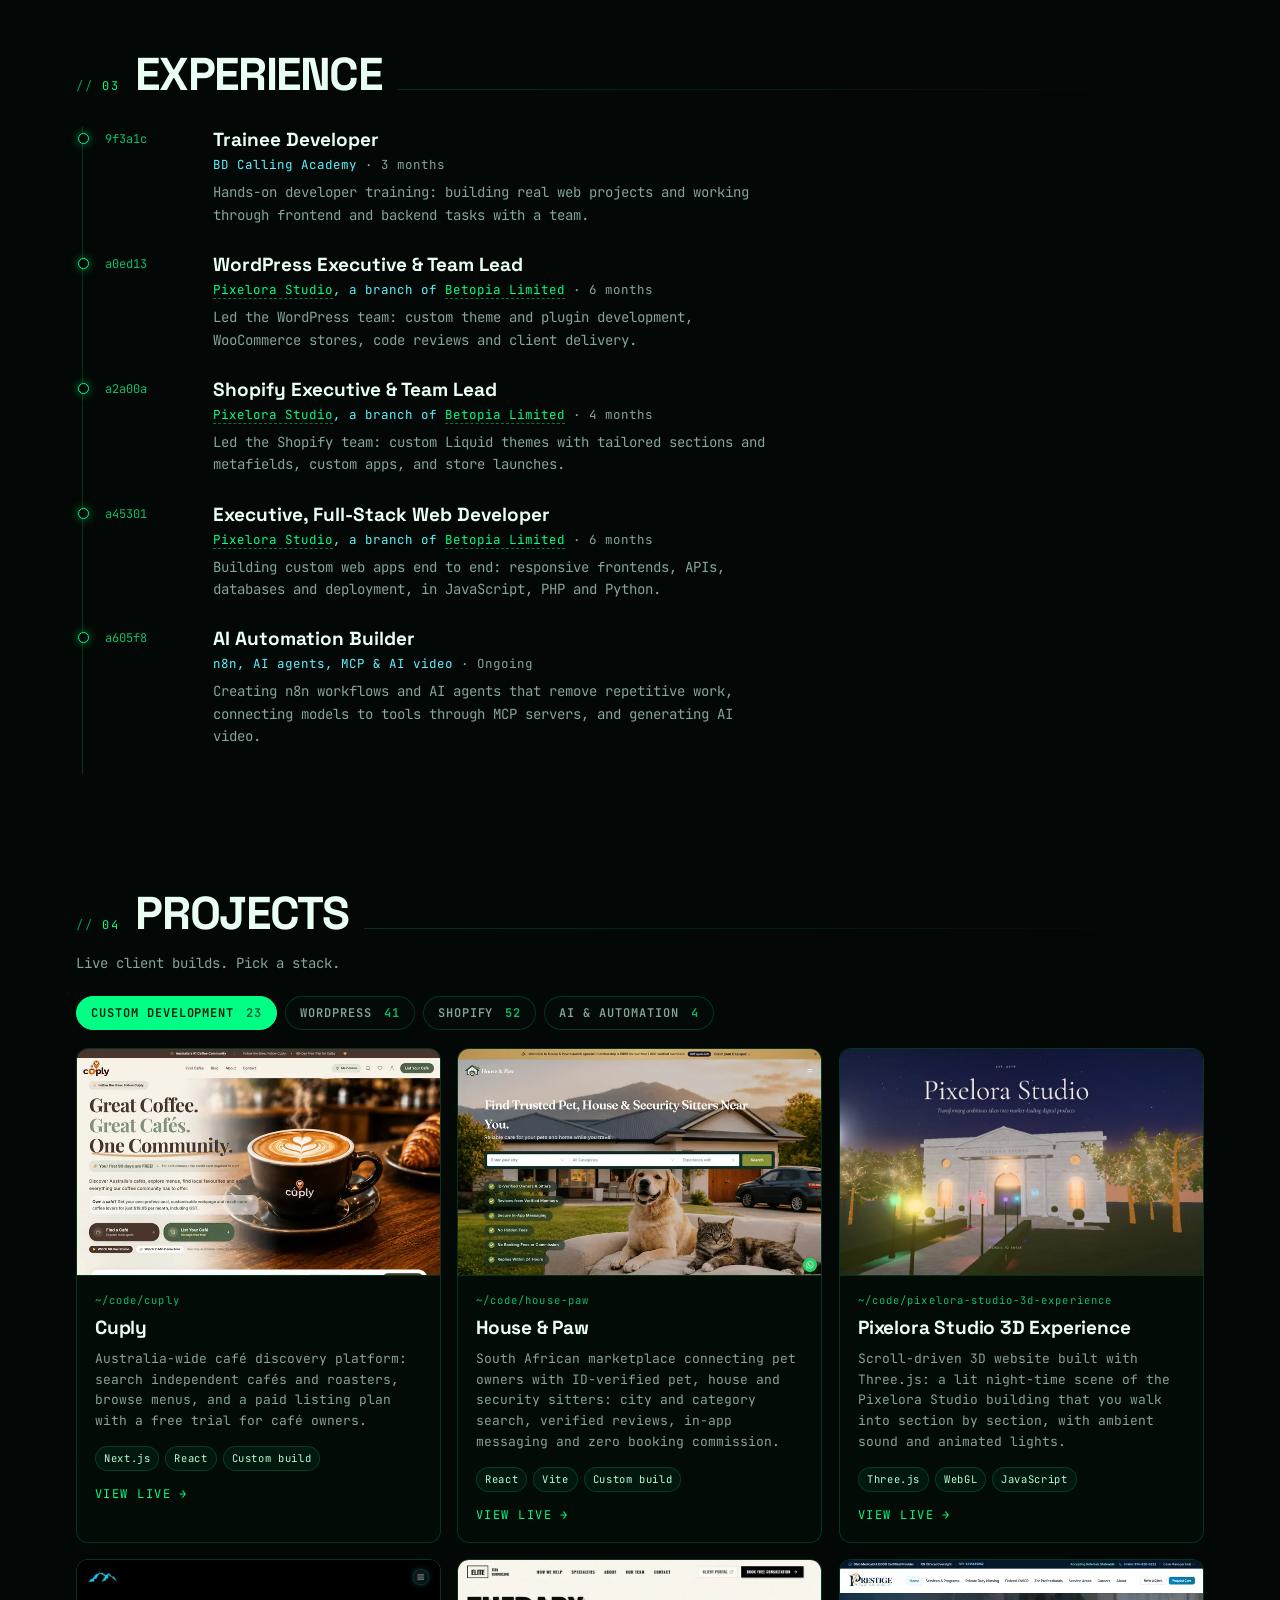
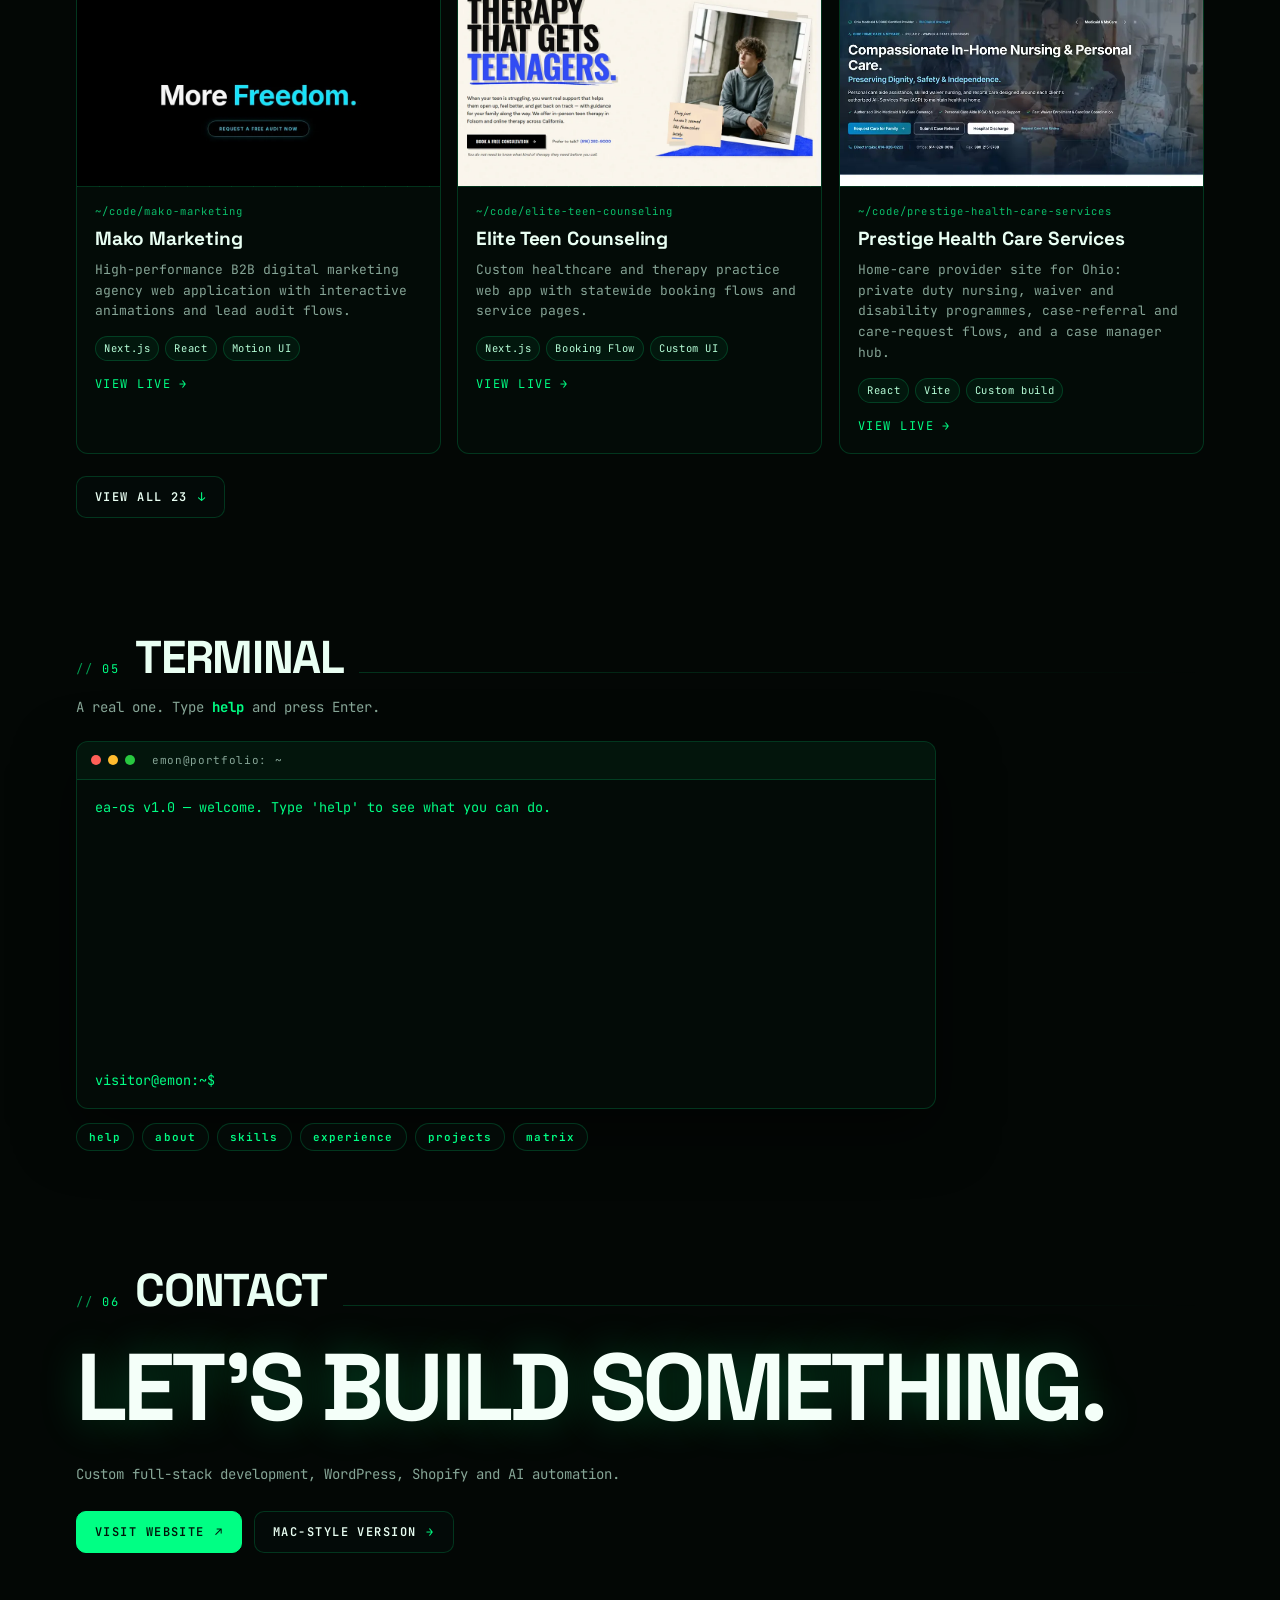
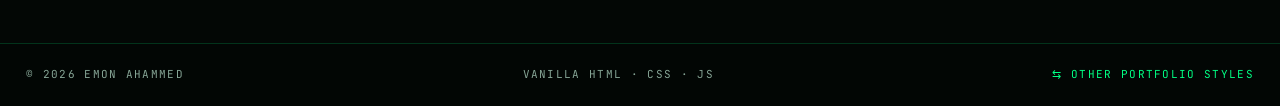
==== commit 882276e3: "Favicon and Vercel config - EA monogram favicon (SVG, 32px PNG, .ico, apple-touch-icon) on all pages" ====
--- a/dev/index.html
+++ b/dev/index.html
@@ -4,6 +4,9 @@
   <meta charset="UTF-8" />
   <meta name="viewport" content="width=device-width, initial-scale=1, viewport-fit=cover" />
   <title>Emon Ahammed — Developer Portfolio</title>
+  <link rel="icon" href="../favicon.svg?v=1" type="image/svg+xml" />
+  <link rel="icon" href="../favicon-32.png?v=1" sizes="32x32" type="image/png" />
+  <link rel="apple-touch-icon" href="../apple-touch-icon.png?v=1" />
   <meta name="description" content="Emon Ahammed — custom full-stack developer, WordPress & Shopify developer and AI automation builder." />
   <meta name="theme-color" content="#030705" />
   <link rel="preconnect" href="https://fonts.googleapis.com" />
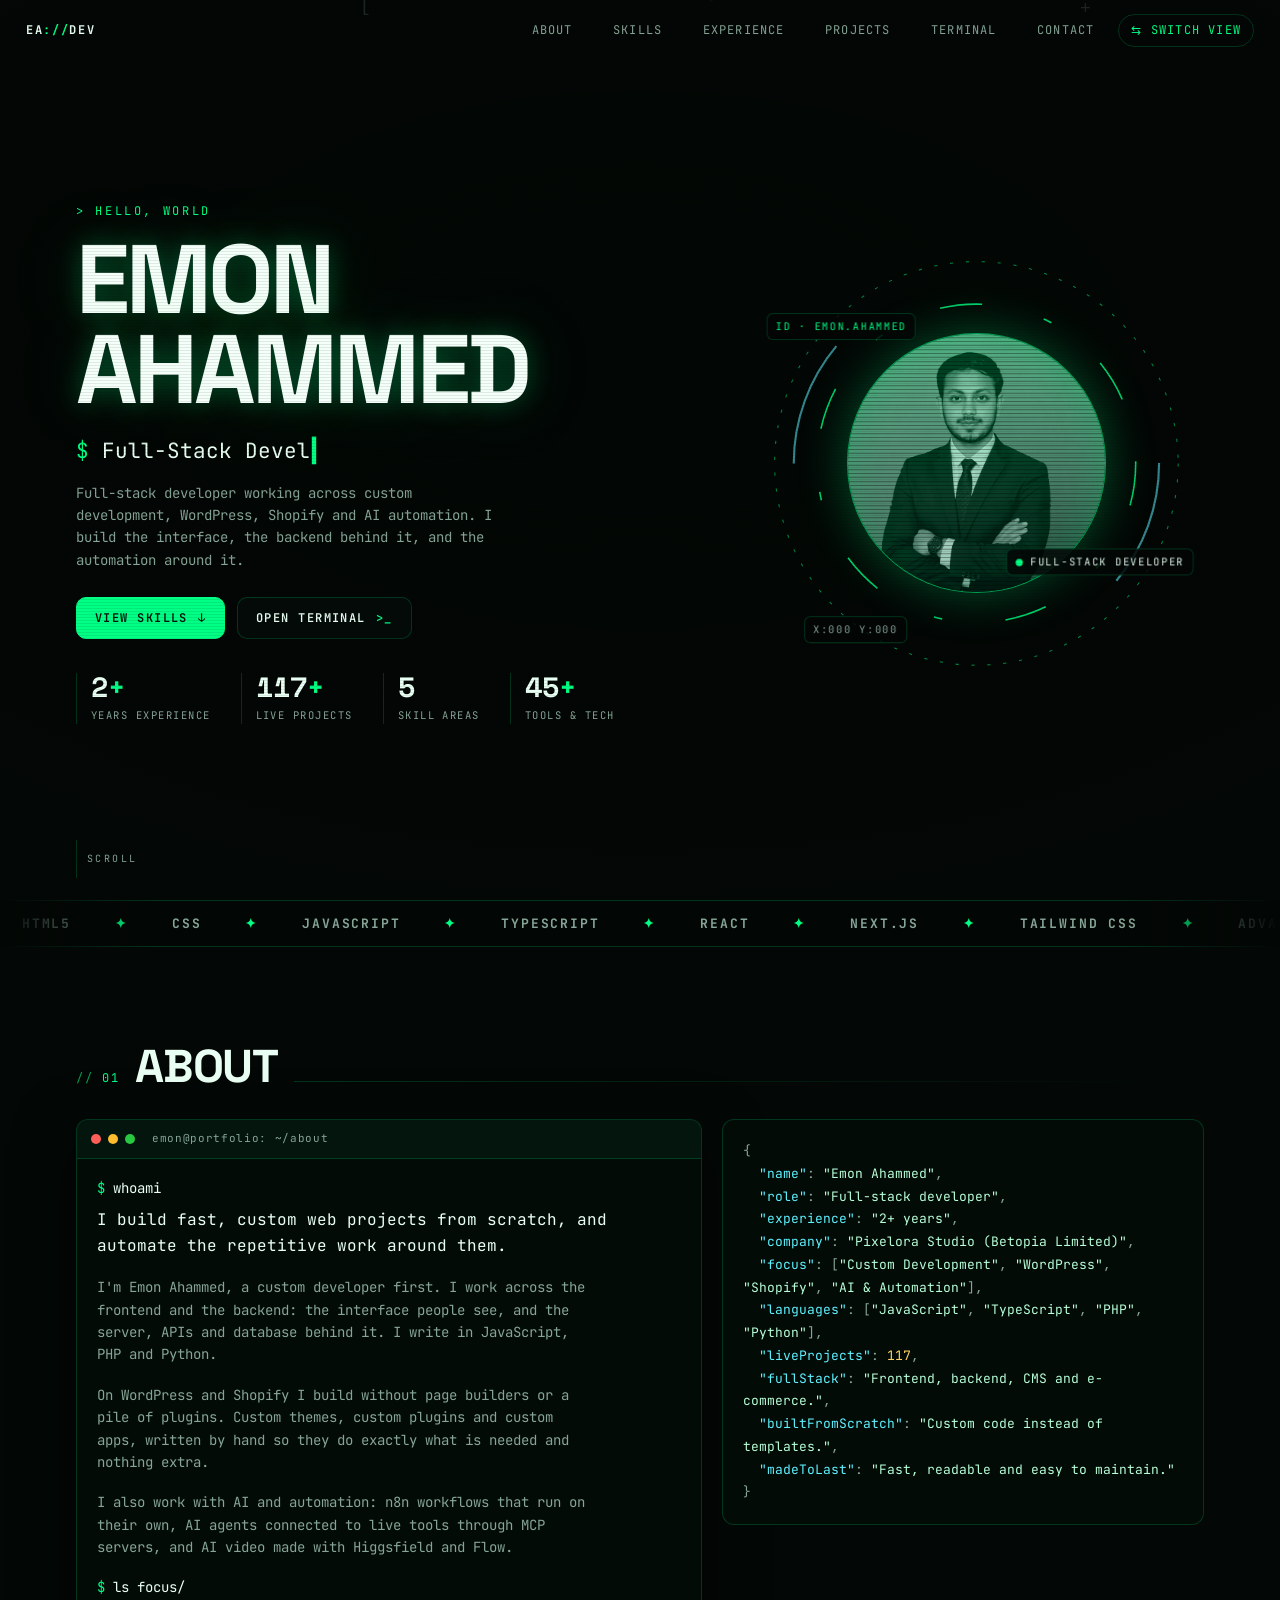
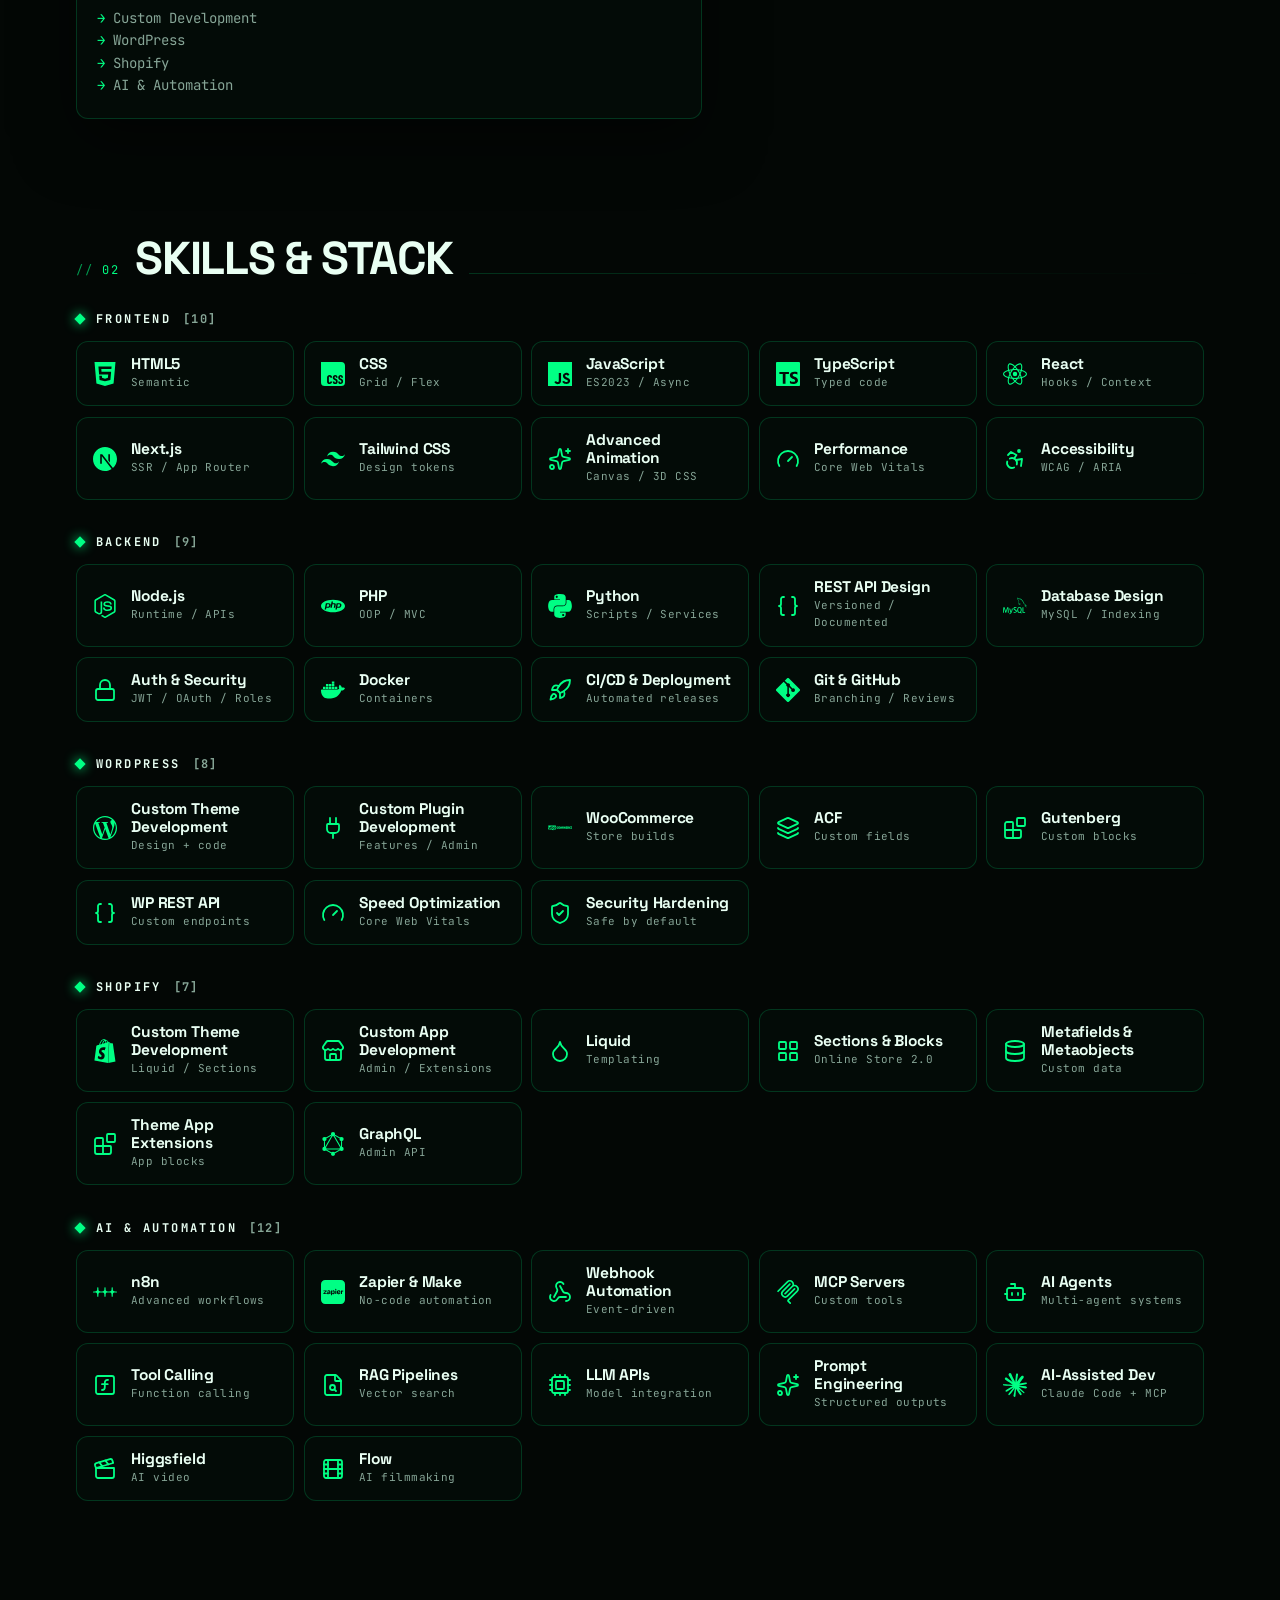
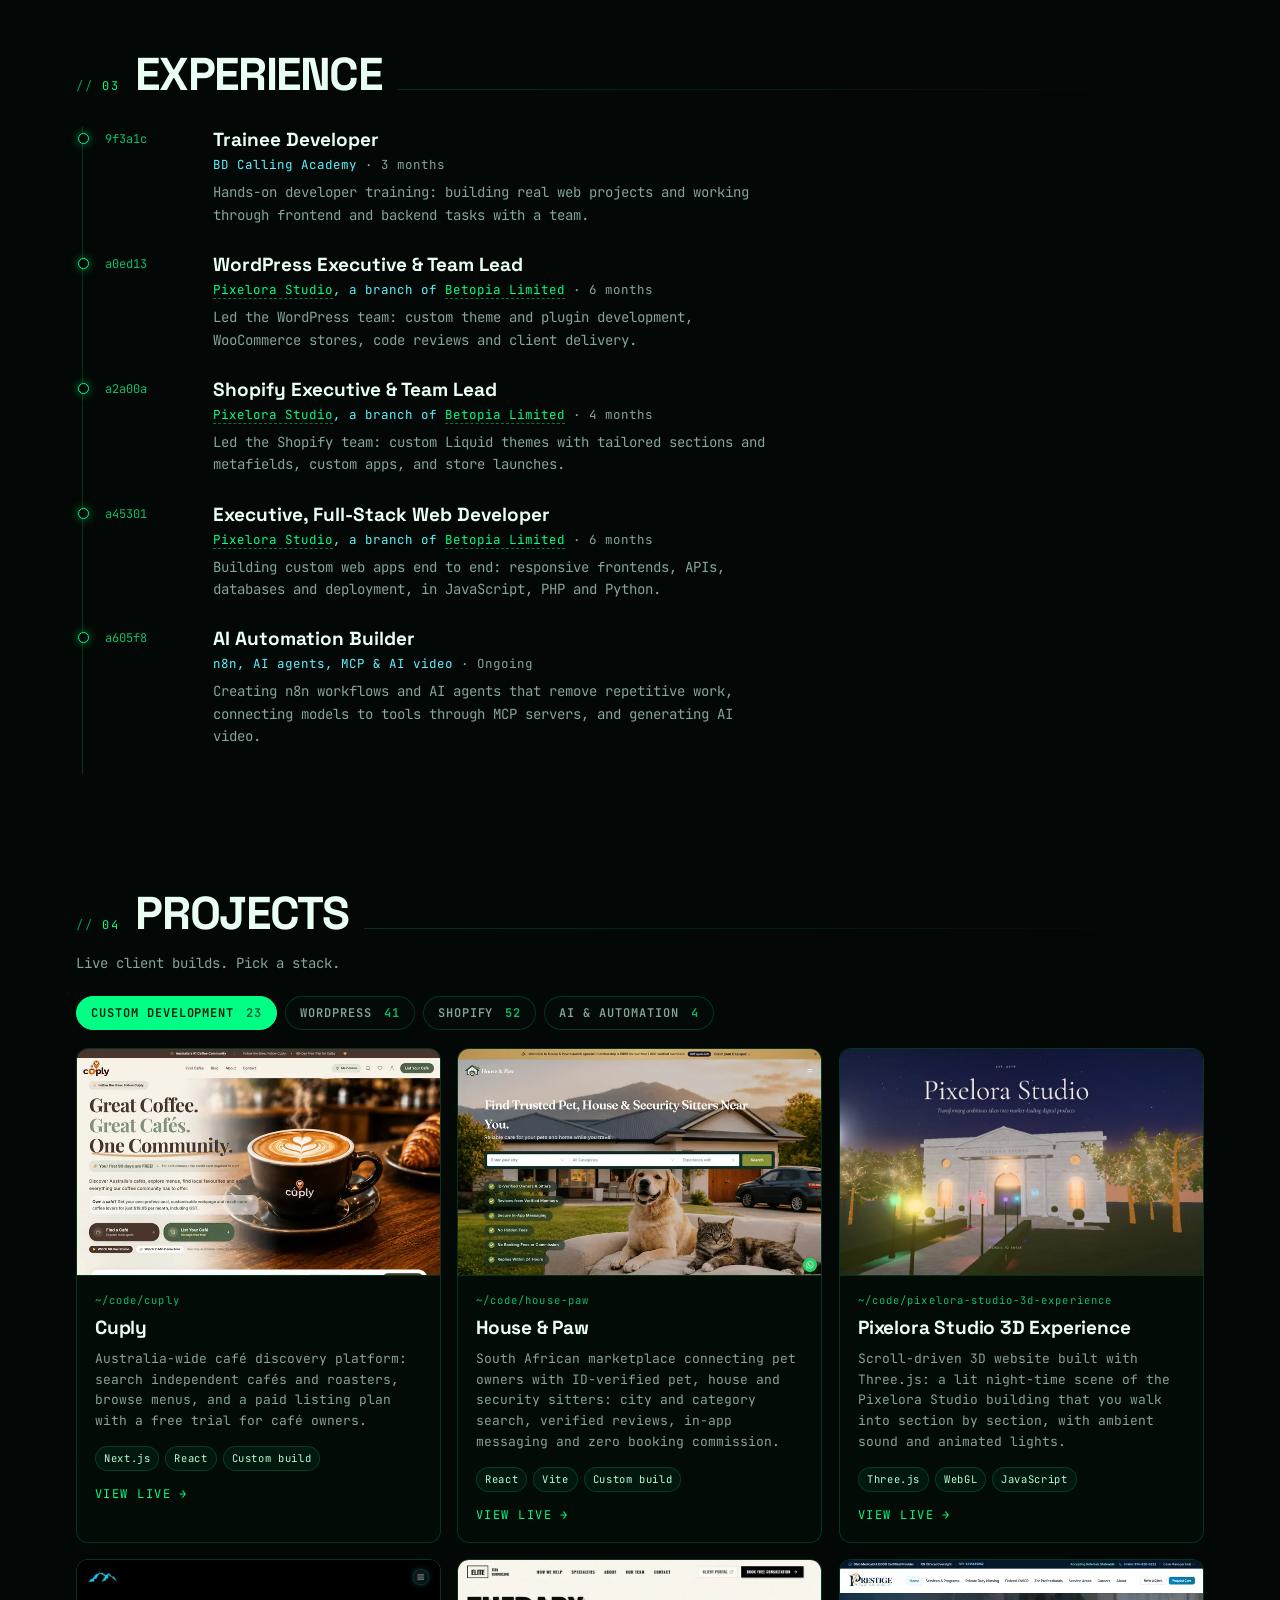
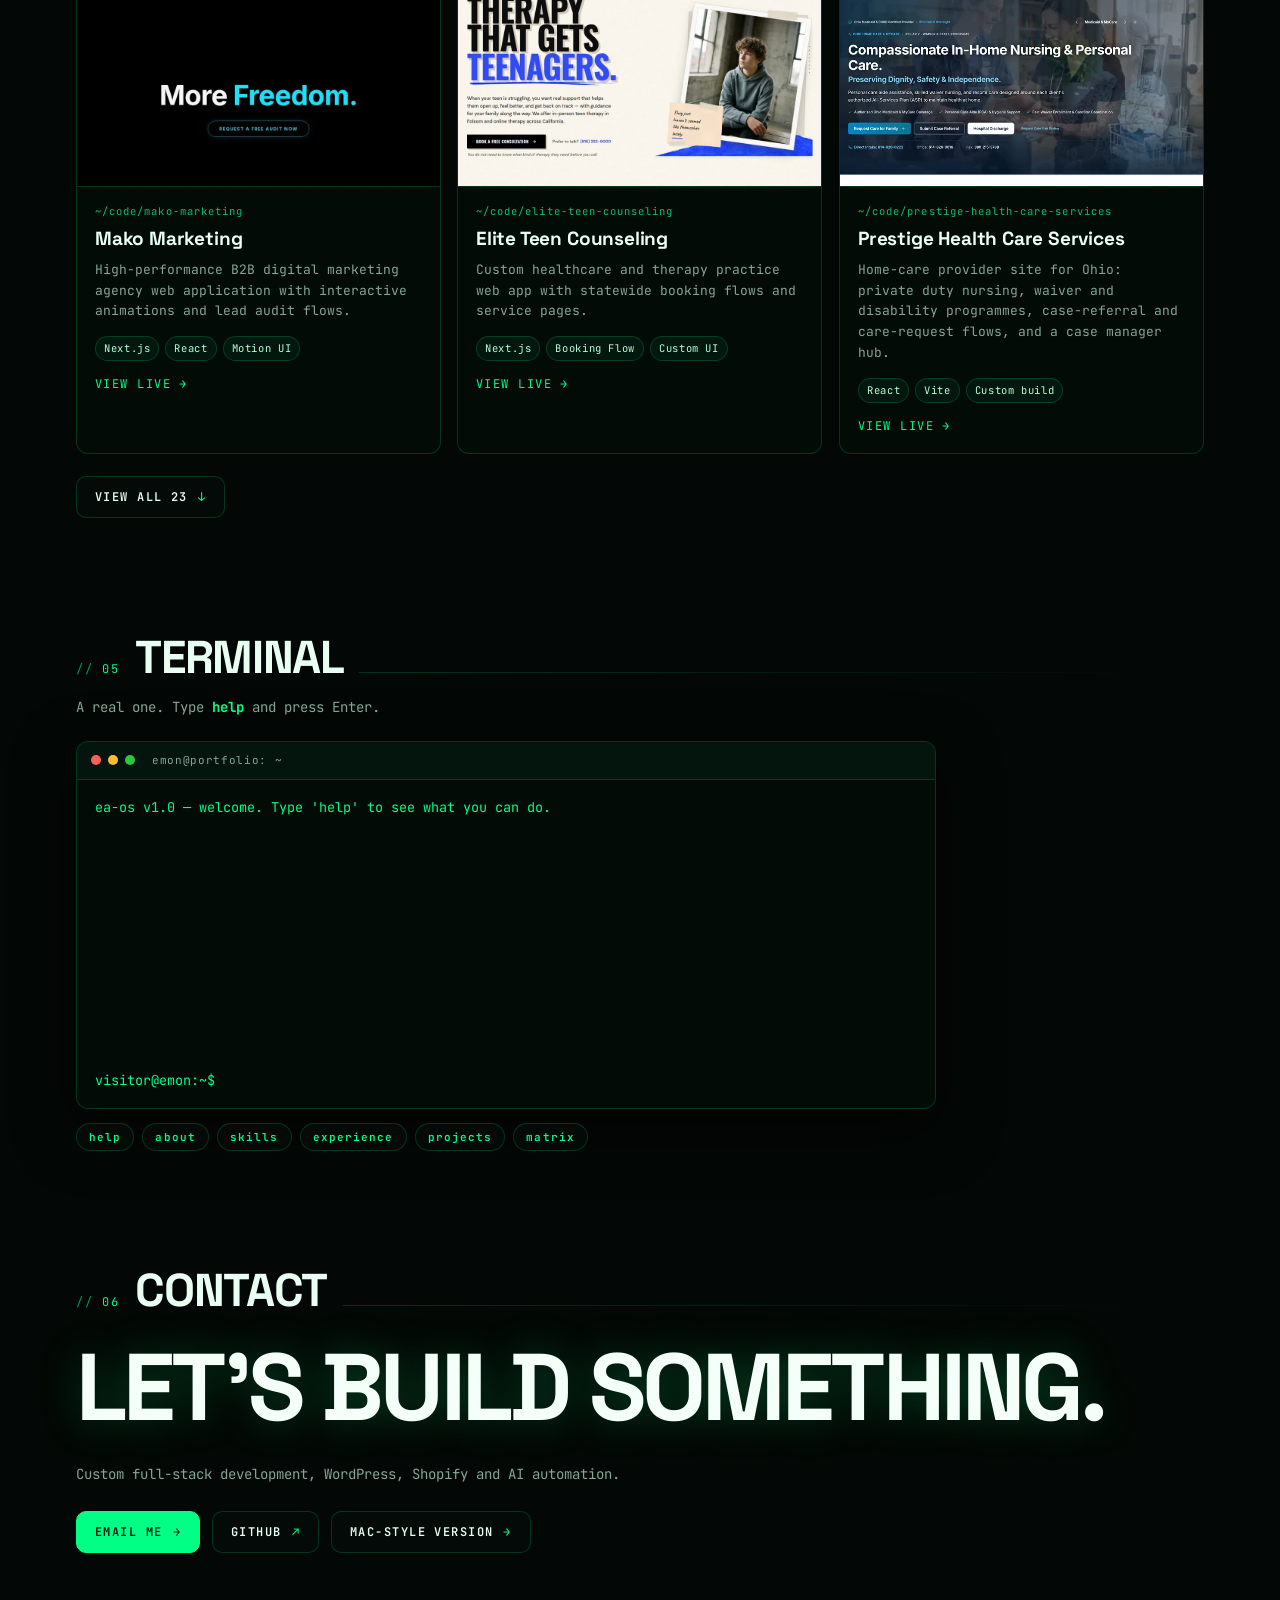
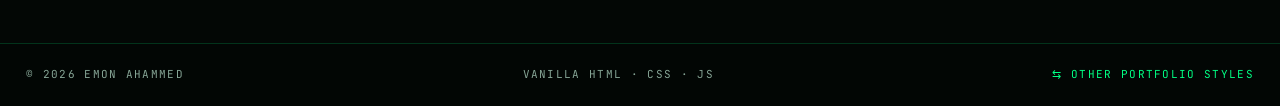
==== commit 30ed21b8: "Contact: email and GitHub instead of website links The site will live on emonahammed.shop, so links " ====
--- a/dev/index.html
+++ b/dev/index.html
@@ -132,10 +132,10 @@
     <a href="../">&#8646; other portfolio styles</a>
   </footer>
 
-  <script src="../data.js?v=66"></script>
+  <script src="../data.js?v=67"></script>
   <script src="../matrix.js?v=29"></script>
   <script src="../fx.js?v=37"></script>
   <script src="../pro/icons.js?v=6"></script>
-  <script src="dev.js?v=27"></script>
+  <script src="dev.js?v=28"></script>
 </body>
 </html>
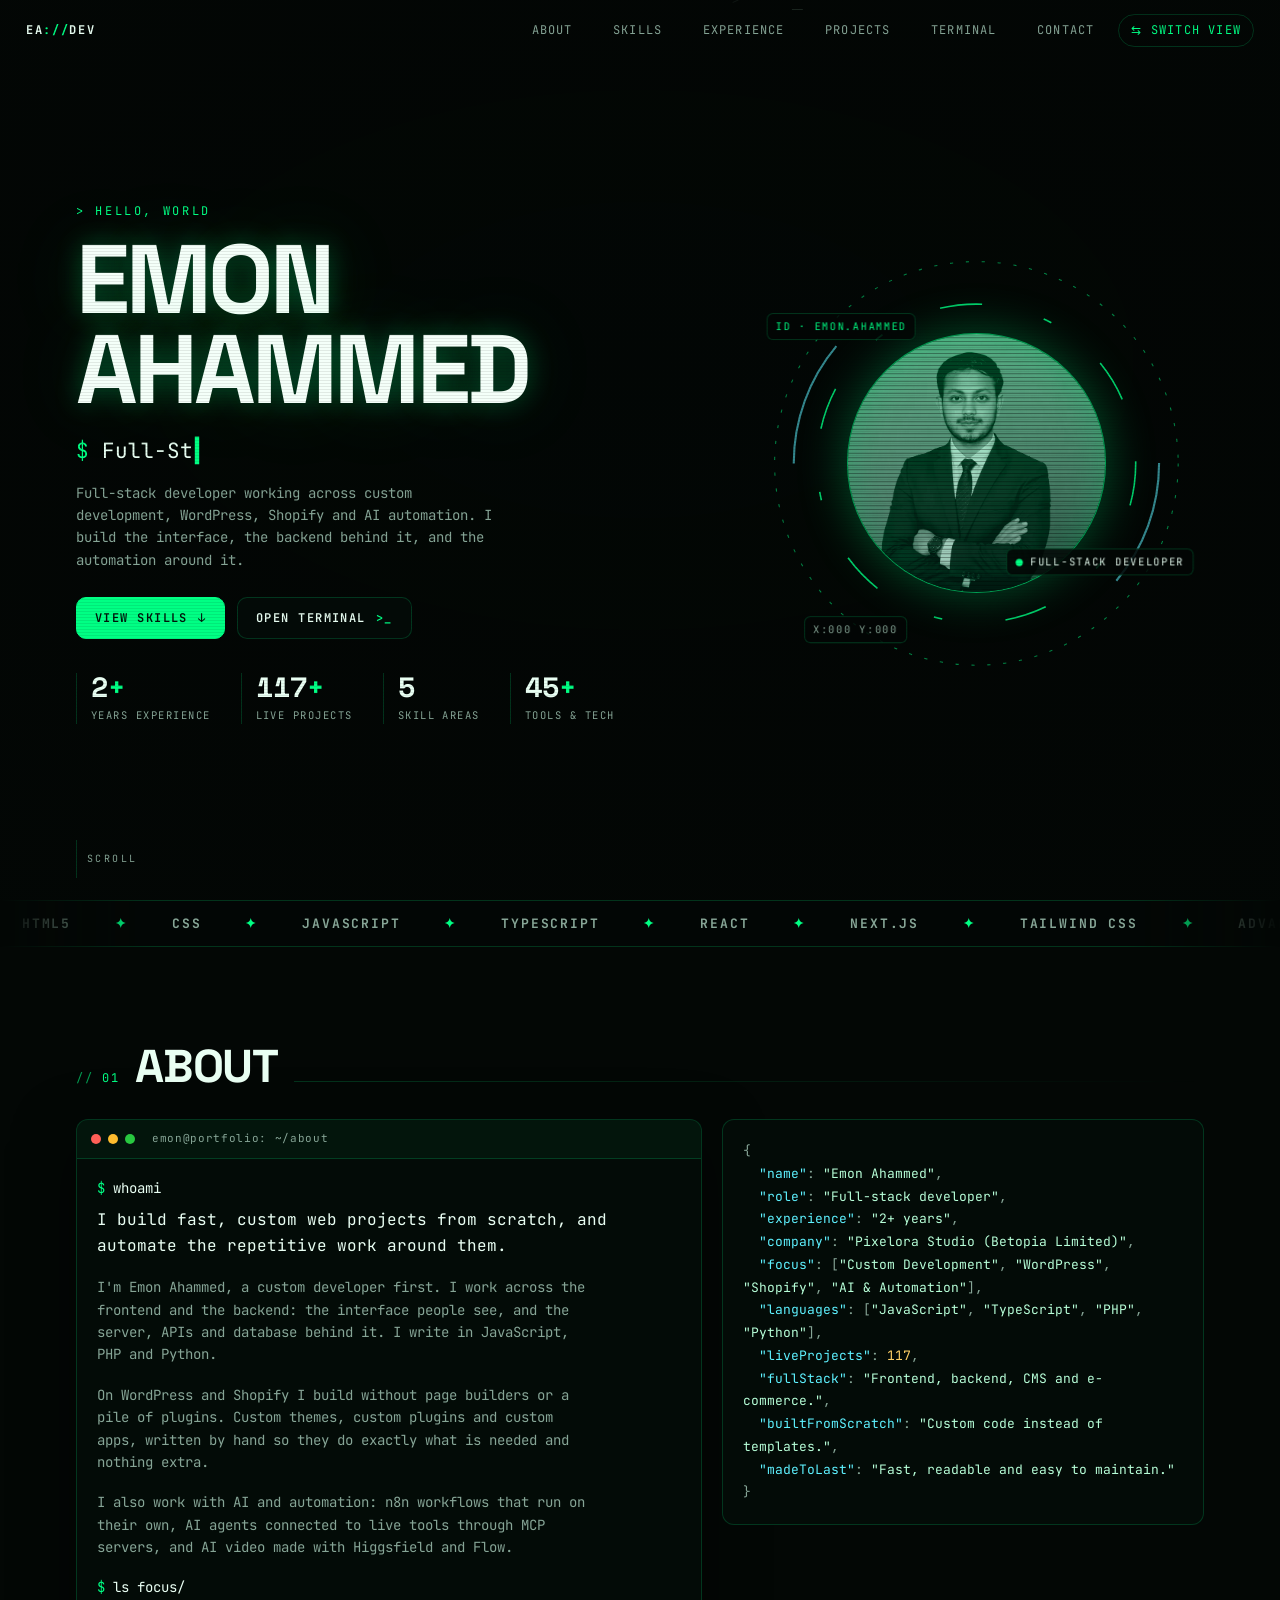
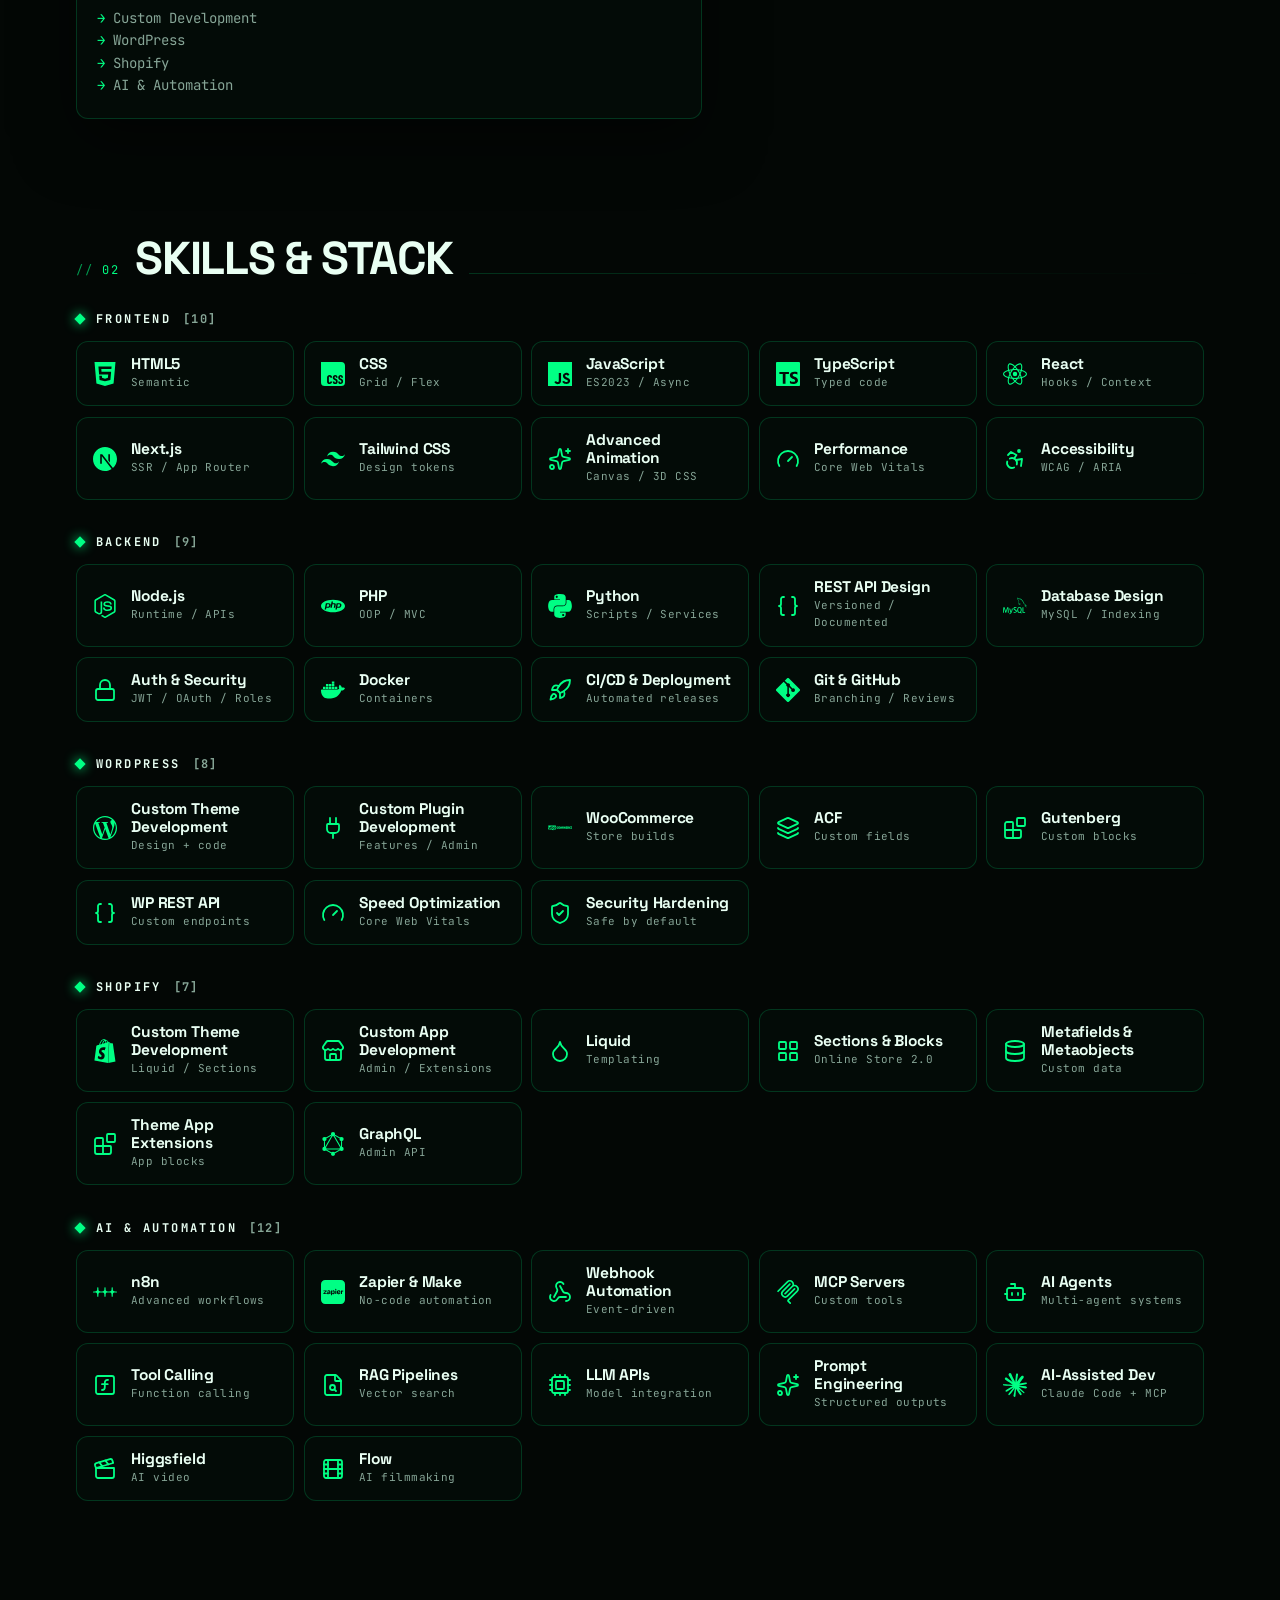
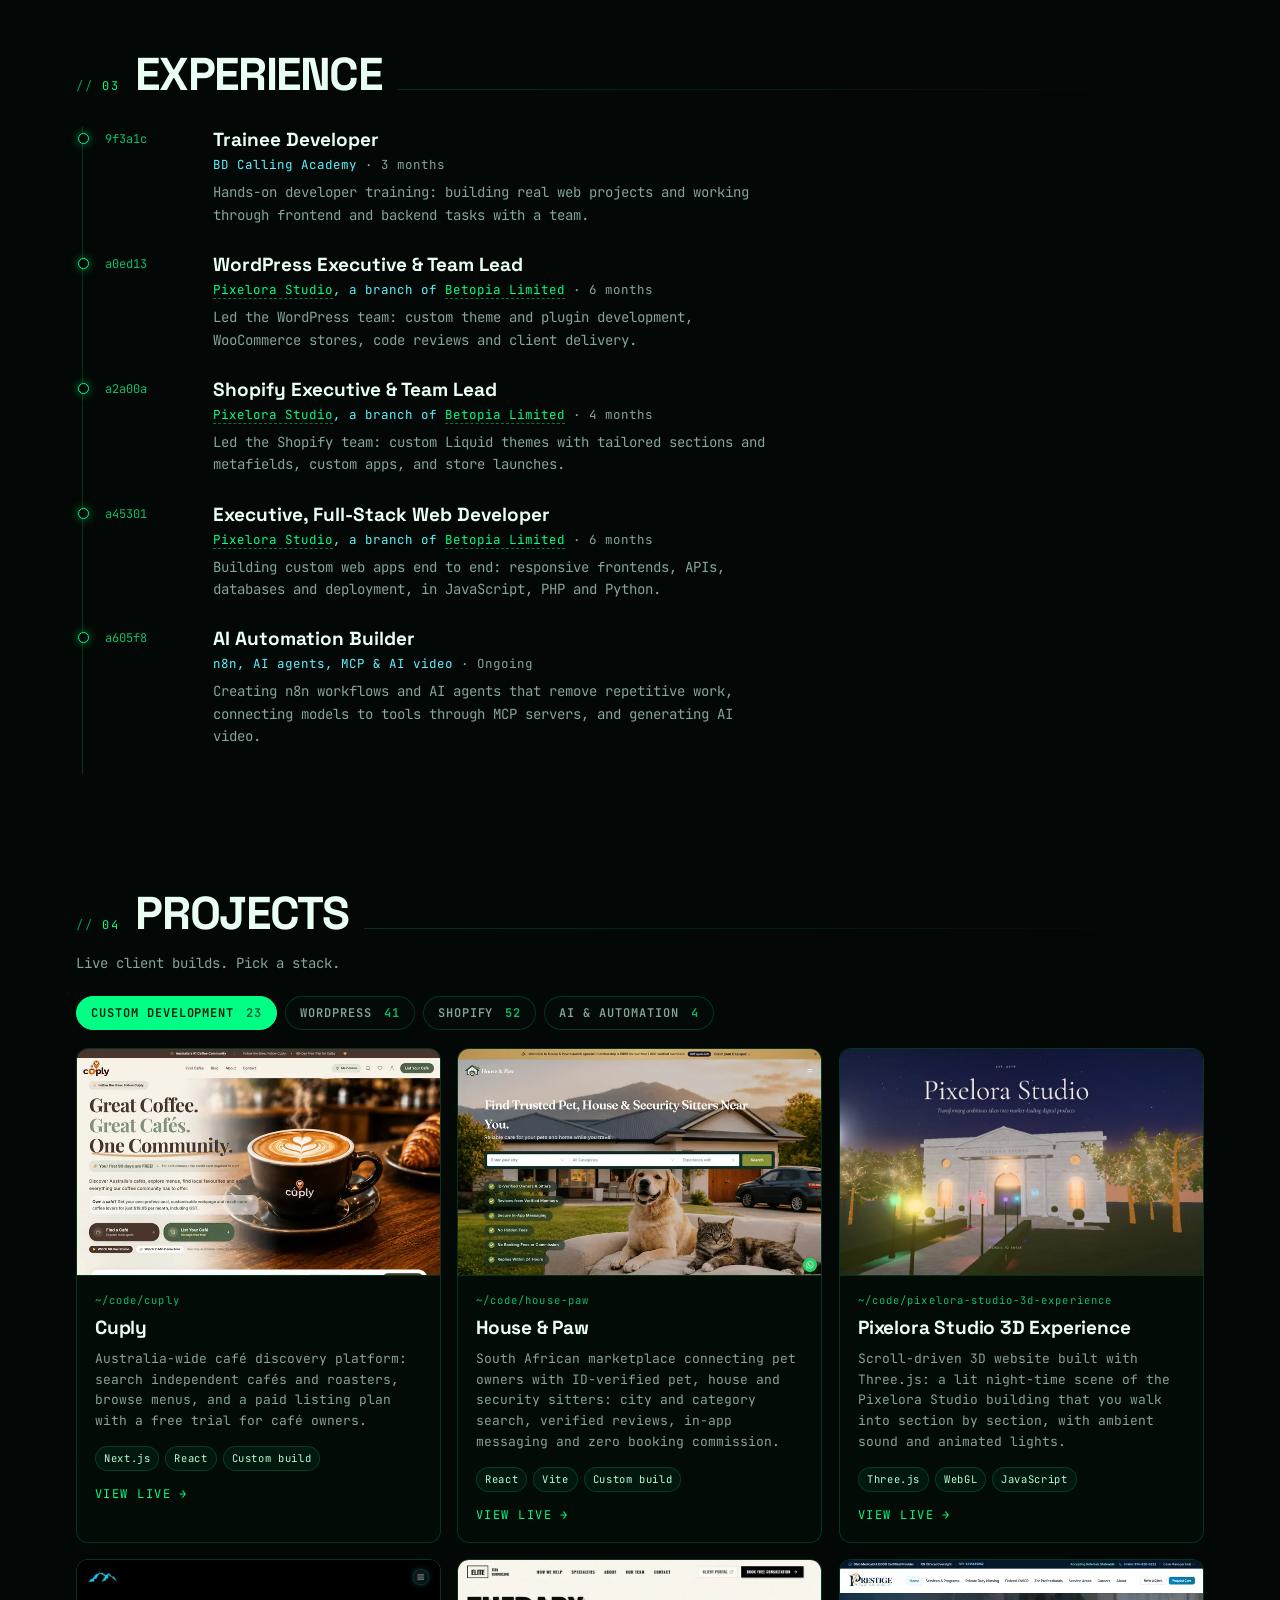
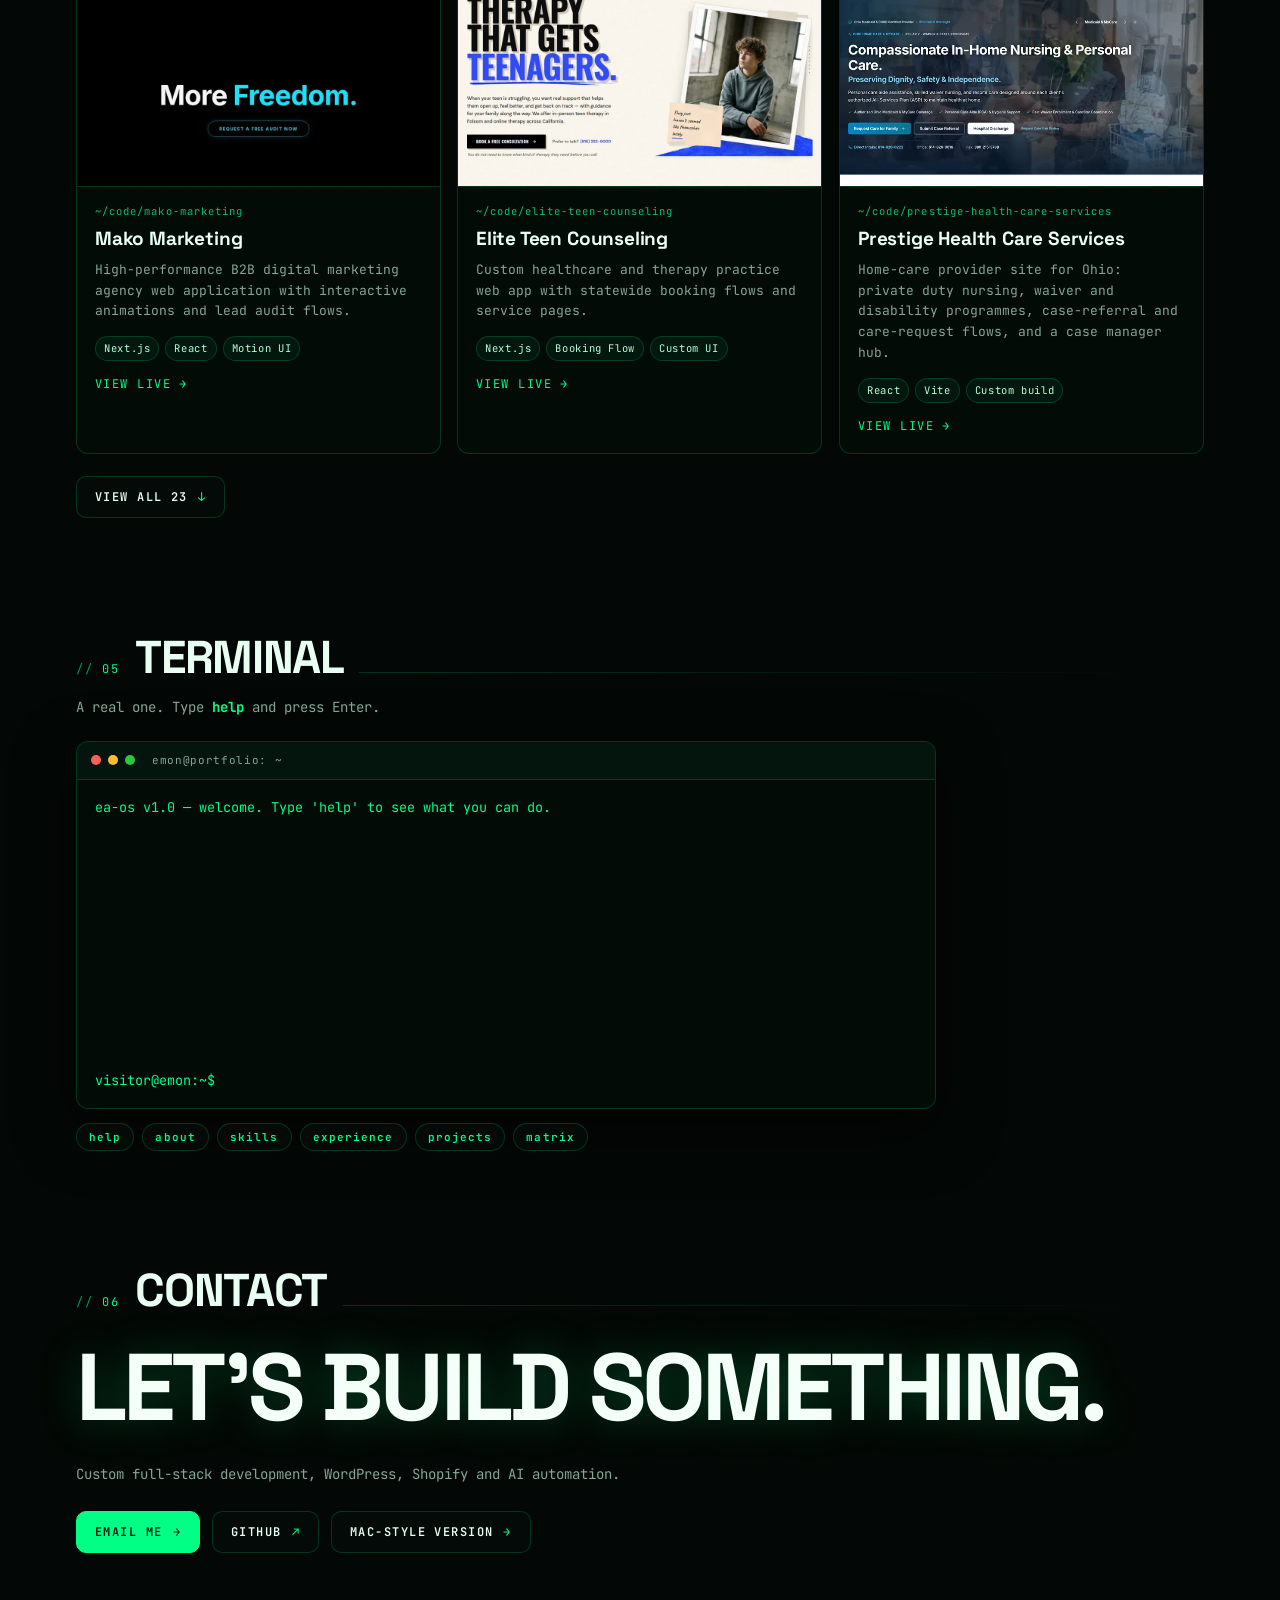
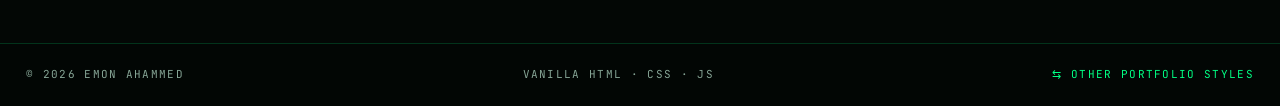
==== commit 35dae12e: "Add emonahammed.shop website link, canonical/OG meta, robots and sitemap Co-Authored-By: Claude Opus" ====
--- a/dev/index.html
+++ b/dev/index.html
@@ -8,6 +8,14 @@
   <link rel="icon" href="../favicon-32.png?v=1" sizes="32x32" type="image/png" />
   <link rel="apple-touch-icon" href="../apple-touch-icon.png?v=1" />
   <meta name="description" content="Emon Ahammed — custom full-stack developer, WordPress & Shopify developer and AI automation builder." />
+  <link rel="canonical" href="https://emonahammed.shop/dev/" />
+  <meta property="og:type" content="website" />
+  <meta property="og:site_name" content="Emon Ahammed" />
+  <meta property="og:title" content="Emon Ahammed — Developer Portfolio" />
+  <meta property="og:description" content="Emon Ahammed — custom full-stack developer, WordPress & Shopify developer and AI automation builder." />
+  <meta property="og:url" content="https://emonahammed.shop/dev/" />
+  <meta property="og:image" content="https://emonahammed.shop/previews/dev.webp" />
+  <meta name="twitter:card" content="summary_large_image" />
   <meta name="theme-color" content="#030705" />
   <link rel="preconnect" href="https://fonts.googleapis.com" />
   <link rel="preconnect" href="https://fonts.gstatic.com" crossorigin />
@@ -132,10 +140,10 @@
     <a href="../">&#8646; other portfolio styles</a>
   </footer>
 
-  <script src="../data.js?v=67"></script>
+  <script src="../data.js?v=68"></script>
   <script src="../matrix.js?v=29"></script>
   <script src="../fx.js?v=37"></script>
   <script src="../pro/icons.js?v=6"></script>
-  <script src="dev.js?v=28"></script>
+  <script src="dev.js?v=29"></script>
 </body>
 </html>
